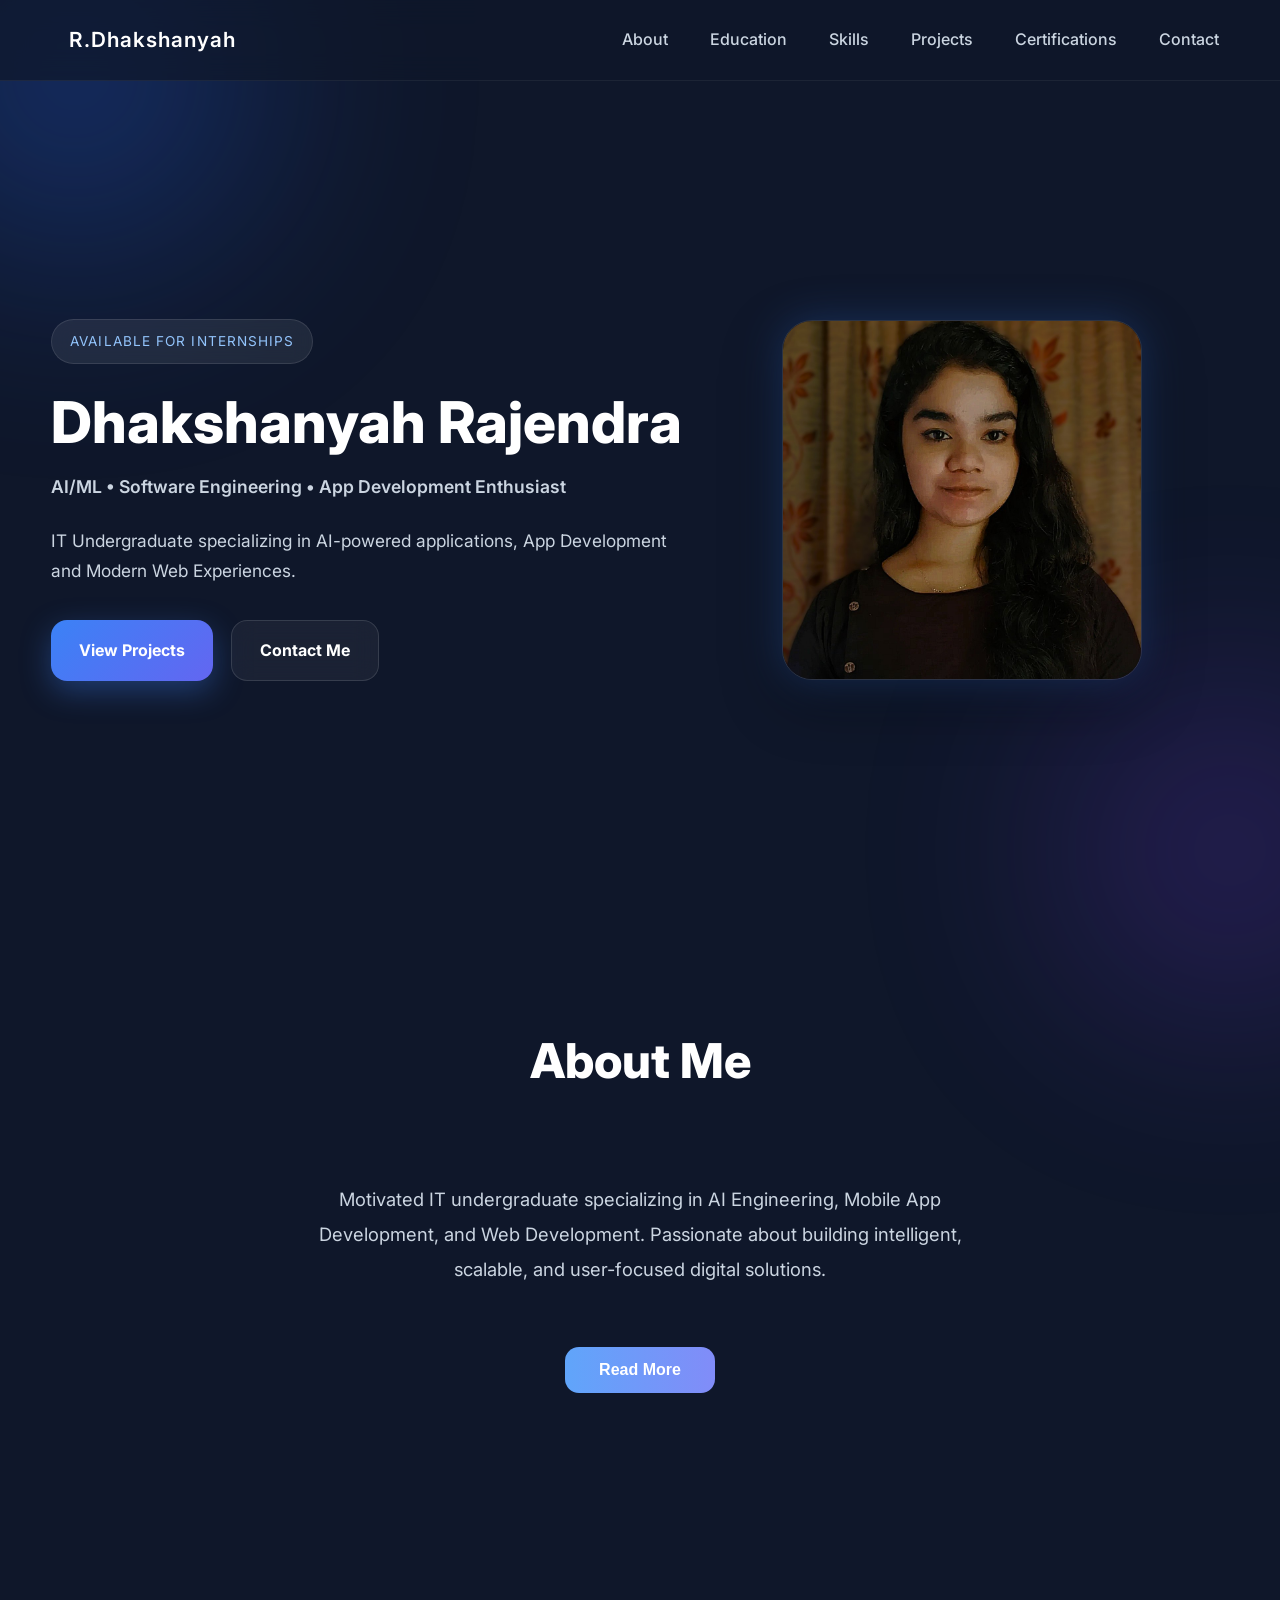
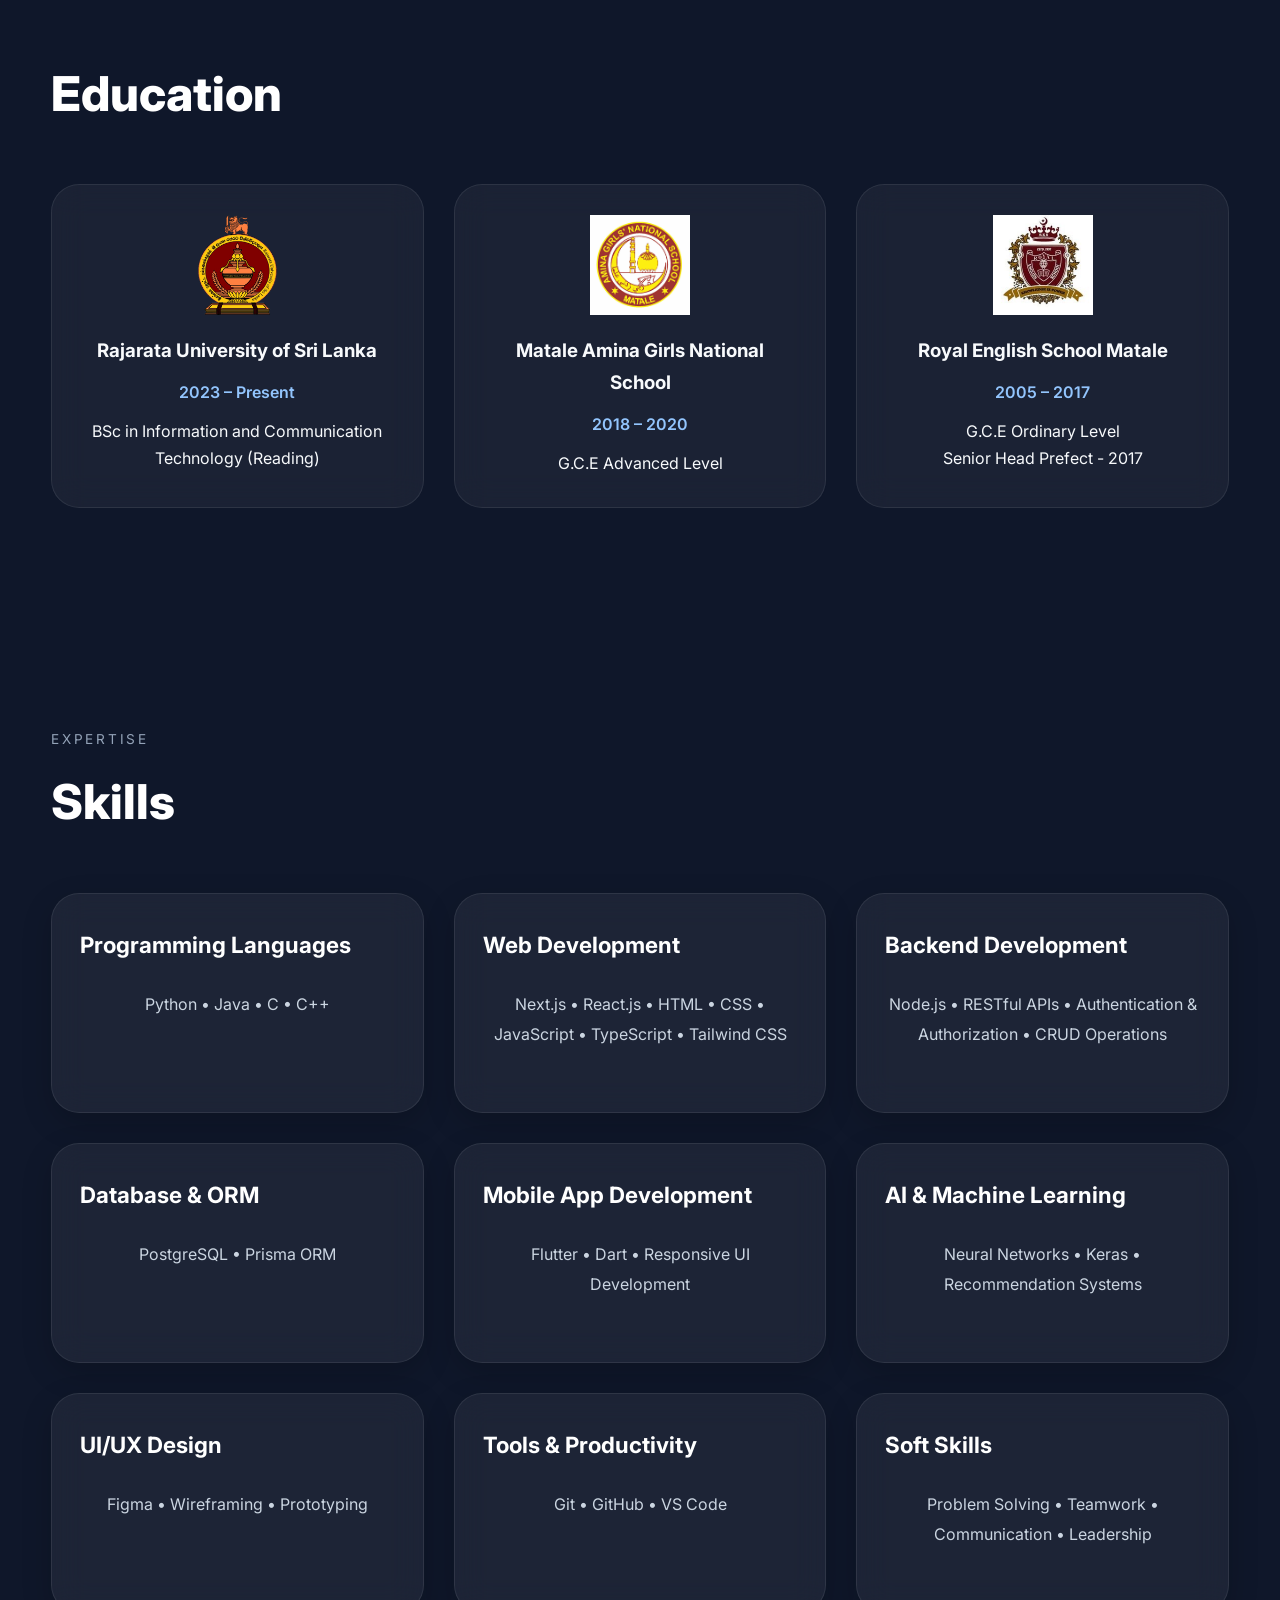
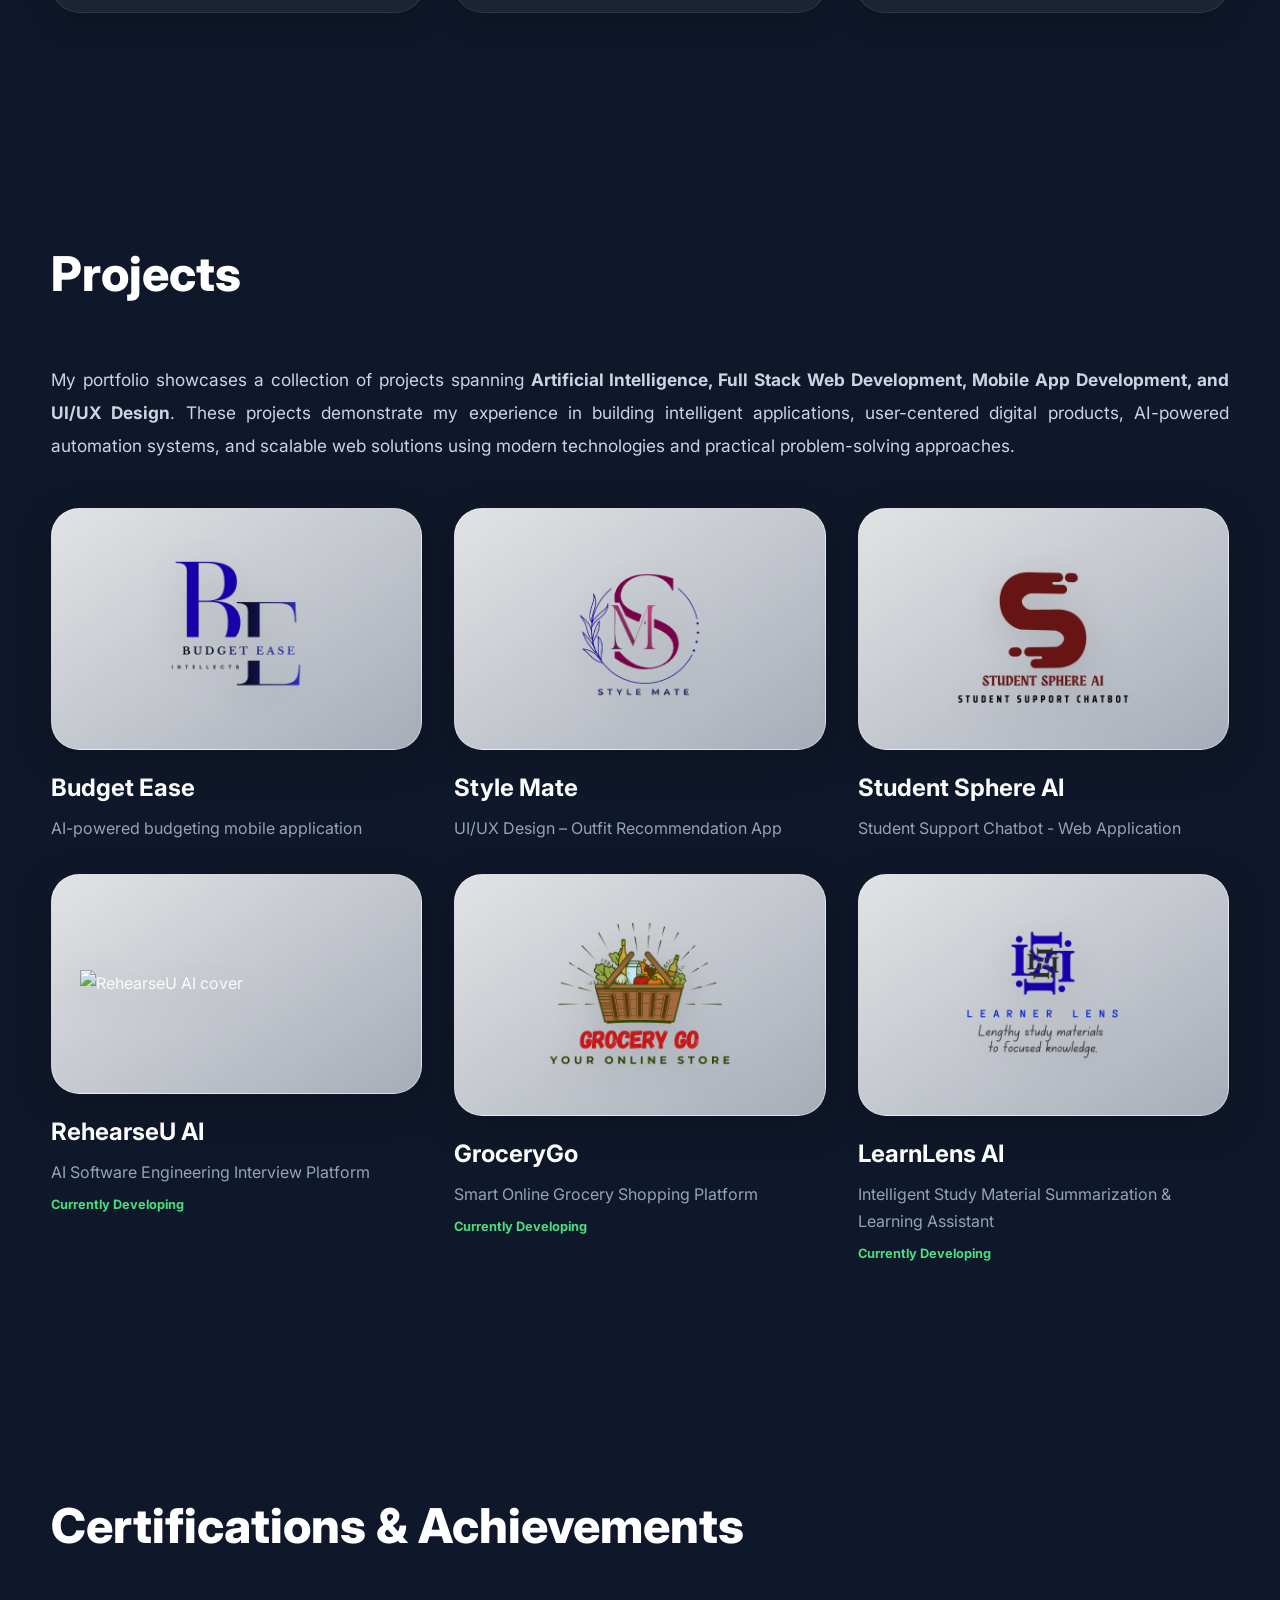
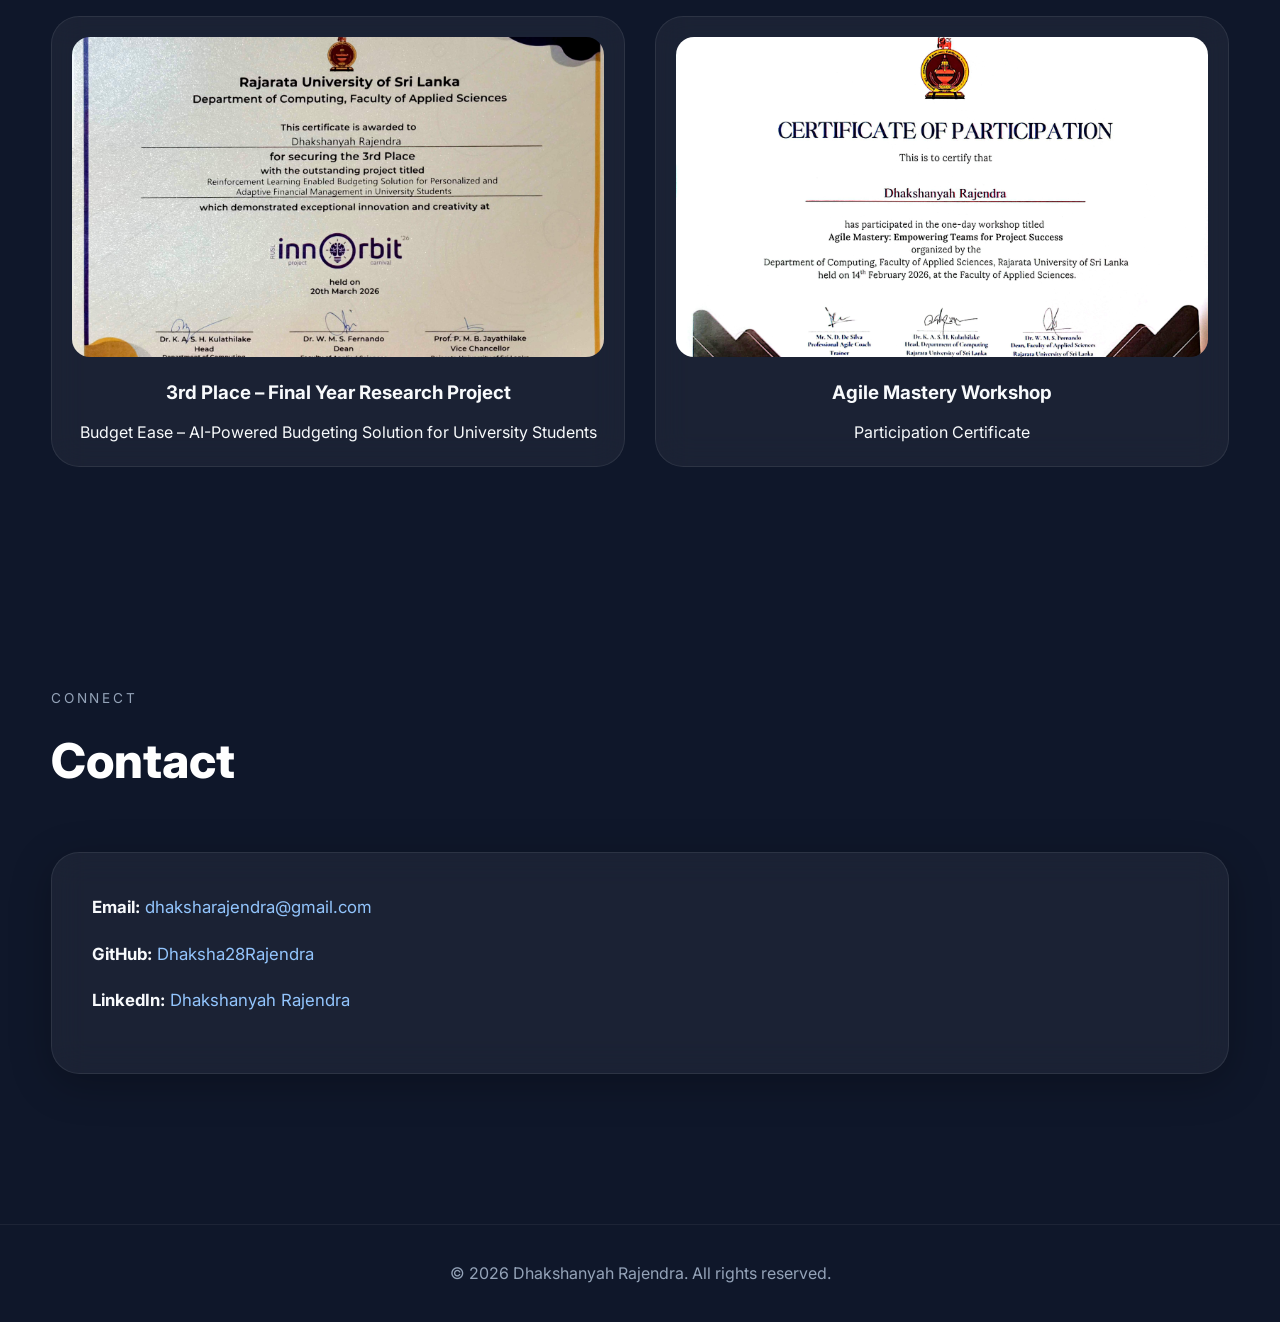
==== index.html @ 95d7f5f9 "Add files via upload Updated Portfolio" ====
<!DOCTYPE html>
<html lang="en">
<head>

  <meta charset="UTF-8" />

  <meta
    name="viewport"
    content="width=device-width, initial-scale=1.0"
  />

  <title>
    Dhakshanyah Rajendra | Portfolio
  </title>

  <!-- GOOGLE FONT -->
  <link rel="preconnect" href="https://fonts.googleapis.com">

  <link
    href="https://fonts.googleapis.com/css2?family=Inter:wght@400;500;600;700;800&display=swap"
    rel="stylesheet"
  >

  <!-- AOS -->
  <link
    rel="stylesheet"
    href="https://unpkg.com/aos@2.3.1/dist/aos.css"
  />

  <!-- CSS -->
  <link rel="stylesheet" href="style.css" />

</head>
<body>

  <!-- BACKGROUND GLOW -->
  <div class="bg-blur bg-blur-1"></div>
  <div class="bg-blur bg-blur-2"></div>

  <!-- NAVBAR -->
  <nav class="navbar">
    <div class="container nav-container">

      <div class="nav-logo">
  R.Dhakshanyah
</div>
      <ul class="nav-links">
    <li><a href="#about">About</a></li>
    <li><a href="#education">Education</a></li>
    <li><a href="#skills">Skills</a></li>
    <li><a href="#projects">Projects</a></li>
    <li><a href="#certifications">Certifications</a></li>
    <li><a href="#contact">Contact</a></li>
</ul>

    </div>
  </nav>

  <!-- HERO SECTION -->
  <header class="hero">

    <div class="container hero-grid">

      <!-- LEFT -->
      <div class="hero-text" data-aos="fade-right">

        <div class="hero-badge">
          AVAILABLE FOR INTERNSHIPS
        </div>

        <h1>
          <span>Dhakshanyah Rajendra</span>
        </h1>

        <!-- <h2 class="hero-role">
  AI Engineering • Software Engineering • App Development Enthusiast
</h2> -->

<h2 class="hero-role">
  AI/ML • Software Engineering • App Development Enthusiast
</h2>

        <p class="hero-description">
          IT Undergraduate specializing in
          AI-powered applications,
          App Development
          <!--Software Engineering,
          UI/UX Design,-->
          and Modern Web Experiences.
        </p>

        <!--<div class="hero-buttons">
  <a href="files/Dhakshanyah_Rajendra _AI_Intern.pdf"
     download
     class="btn btn-primary">
     Download Resume
  </a>
</div> -->

        <div class="hero-buttons">

          <a href="#projects" class="btn btn-primary">
            View Projects
          </a>

          <a href="#contact" class="btn btn-secondary">
            Contact Me
          </a>

        </div>

      </div>

      <!-- RIGHT -->
      <div class="hero-image-area" data-aos="zoom-in">

        <div class="hero-image-glow"></div>

        <img
          src="images/Dhaksha100.jpg"
          alt="Dhakshanyah Rajendra"
          class="hero-image"
        />

      </div>

    </div>

  </header>

  <section id="about" class="about-section">

  <div class="container">

    <h2 class="section-title">About Me</h2>

    <div class="about-wrapper" id="aboutWrapper">

      <!-- RIGHT CONTENT -->
      <div class="about-content-preview">

        <p>
          Motivated IT undergraduate specializing in AI Engineering,
          Mobile App Development, and Web Development. Passionate
          about building intelligent, scalable, and user-focused
          digital solutions.
        </p>

        <button
          class="read-more-btn"
          onclick="toggleAboutCard()"
        >
          Read More
        </button>

      </div>

      <!-- EXPANDED CARD -->

<div class="about-full-card" id="aboutFullCard">

  <div class="content-card" data-aos="fade-up">

<p class="justified">
  I am a motivated <b>Information and Communication Technology undergraduate</b> with a strong interest in <b>Artificial Intelligence, Full Stack Web Development, and Intelligent Software Systems</b>. I enjoy designing and developing AI-powered applications that solve real-world problems through scalable architectures, modern web technologies, and user-centered design.
</p>

<p class="justified">
  My experience spans full-stack web development, AI integration, backend API development, authentication systems, database design, and mobile application development. I am particularly interested in building intelligent applications that combine <b>AI, automation, and software engineering</b> to create practical and impactful digital solutions.
</p>

<p class="justified">
  I recently completed my final-year research project, <b>Budget Ease</b>, an AI-powered personalized budgeting mobile application developed for university students. Currently, I am developing AI-driven web applications including <b>LearnLens AI</b> and <b>RehearseU AI</b>, focusing on intelligent learning systems, AI-powered interview evaluation, and modern full-stack application development.
</p>

<div class="two-col-block">

  <div>
    <h3>Areas of Interest</h3>

    <ul class="styled-list">
      <li>Artificial Intelligence & Intelligent Systems</li>
      <li>Full Stack Web Development</li>
      <li>Backend API Development</li>
      <li>AI-Powered Web Applications</li>
      <li>Mobile Application Development</li>
    </ul>
  </div>

</div>

<div class="achievements">

  <h3>Achievements</h3>

  <ul class="styled-list">
    <li><b>3rd Place</b> – Final Year Research Project for <b>Budget Ease</b>, an AI-powered budgeting mobile application for university students.</li>


<li><b>2nd Place</b> – INSL North Central Provincial Competition 2025 (Team Intellects).</li>

<li><b>3rd Place</b> – INSL North Central Provincial Competition 2024 (Team Unity Crew).</li>

<li><b>Finalist</b> – IEEE Innovation Nation Sri Lanka 2024.</li>

<li><b>Participant</b> – National Best Quality Software Awards (NBQSA) 2026, presenting the AI-powered research project <b>Budget Ease</b>.</li>


  </ul>
  <h3>Leadership & Professional Involvement</h3>

  <ul class="styled-list">
    <li><b>Program Team Lead</b> – INSL North Central Provincial Competition 2024.</li>
    <li><b>Team Lead</b> – INSL North Central Provincial Competition 2024.</li>
    <li><b>Team Lead</b> – INSL North Central Provincial Competition 2025.</li>
    <li><b>Project Secretary</b> – Frontiers in Tech Series 3.0 & 4.0 - IEEE Student
Branch of Rajarata University of Sri Lanka.</li>

<li><b>Active IEEE Student Volunteer</b> – Rajarata University of Sri Lanka, contributing to the Design Team and Project Coordination activities.</li>


  </ul>

</div>


<div class="seeking-block">

  <h3>Currently Seeking</h3>

  <p class="justified">
    Software Engineering, AI Engineering, Full Stack Web Development, or Intelligent Application Development internship opportunities where I can contribute to building scalable, AI-powered software solutions while continuing to strengthen my engineering and problem-solving skills.
  </p>

</div>

  </div>

</div>


</div>

    </div>

  </div>

</section>

<section class="education section" id="education">

  <div class="container">

    <div class="section-heading">
      <h2>Education</h2>
    </div>

    <div class="education-grid">

      <!-- RUSL -->
      <div class="education-card"
     data-aos="fade-up"
     data-aos-delay="100">

        <img
          src="images/RUSL_Logo.png"
          alt="RUSL Logo"
          class="education-logo"
        >

        <h3>Rajarata University of Sri Lanka</h3>

        <p class="education-year">
          2023 – Present
        </p>

        <p>
          BSc in Information and Communication Technology (Reading)
        </p>

      </div>

      <!-- AMINA -->
      <div class="education-card"
     data-aos="fade-up"
     data-aos-delay="200">

        <img
          src="images/Amina_Logo.png"
          alt="Amina Logo"
          class="education-logo"
        >

        <h3>
          Matale Amina Girls National School
        </h3>

        <p class="education-year">
          2018 – 2020
        </p>

        <p>
          G.C.E Advanced Level
        </p>

      </div>

      <!-- ROYAL -->
      <div class="education-card"
     data-aos="fade-up"
     data-aos-delay="300">

        <img
          src="images/Royal_Logo.jpg"
          alt="Royal Logo"
          class="education-logo"
        >

        <h3>
          Royal English School Matale
        </h3>

        <p class="education-year">
          2005 – 2017
        </p>

        <p>
          G.C.E Ordinary Level
        </p>
        <p>
          Senior Head Prefect - 2017
        </p>

      </div>

    </div>

  </div>

</section>

  <section class="skills section" id="skills">
    <div class="container">
      <div class="section-heading">
        <p class="section-label">Expertise</p>
        <h2>Skills</h2>
      </div>

      <div class="modern-skills-grid">

  <div class="skill-category-card" data-aos="fade-up" data-aos-delay="100">
    <h3>Programming Languages</h3>
    <p>Python • Java • C • C++</p>
  </div>

  <div class="skill-category-card" data-aos="fade-up" data-aos-delay="200">
    <h3>Web Development</h3>
    <p>
      Next.js • React.js • HTML • CSS • JavaScript •
      TypeScript • Tailwind CSS
    </p>
  </div>

  <div class="skill-category-card" data-aos="fade-up" data-aos-delay="300">
    <h3>Backend Development</h3>
    <p>
      Node.js • RESTful APIs • Authentication &
      Authorization • CRUD Operations
    </p>
  </div>

  <div class="skill-category-card" data-aos="fade-up" data-aos-delay="400">
    <h3>Database & ORM</h3>
    <p>PostgreSQL • Prisma ORM</p>
  </div>

  <div class="skill-category-card" data-aos="fade-up" data-aos-delay="500">
    <h3>Mobile App Development</h3>
    <p>Flutter • Dart • Responsive UI Development</p>
  </div>

  <div class="skill-category-card" data-aos="fade-up" data-aos-delay="600">
    <h3>AI & Machine Learning</h3>
    <p>Neural Networks • Keras • Recommendation Systems</p>
  </div>

  <div class="skill-category-card" data-aos="fade-up" data-aos-delay="700">
    <h3>UI/UX Design</h3>
    <p>Figma • Wireframing • Prototyping</p>
  </div>

  <div class="skill-category-card" data-aos="fade-up" data-aos-delay="800">
    <h3>Tools & Productivity</h3>
    <p>Git • GitHub • VS Code</p>
  </div>

  <div class="skill-category-card" data-aos="fade-up" data-aos-delay="900">
    <h3>Soft Skills</h3>
    <p>Problem Solving • Teamwork • Communication • Leadership</p>
  </div>

</div>
    </div>
  </section>

  <section class="projects section" id="projects">
    <div class="container">
      <div class="section-heading">
        <h2>Projects</h2>
      </div>

      <p class="section-intro justified">
        <p class="section-intro justified">
  My portfolio showcases a collection of projects spanning <strong>Artificial Intelligence,
  Full Stack Web Development, Mobile App Development, and UI/UX Design</strong>. These projects
  demonstrate my experience in building intelligent applications, user-centered digital products,
  AI-powered automation systems, and scalable web solutions using modern technologies and
  practical problem-solving approaches.
</p>

      </p>

      <div class="project-grid">
        <article class="project-tile"
data-aos="fade-up" onclick="openProject('budgetEase')">
          <div class="project-image-box">
            <img src="images/Intellects_Logo.png" alt="Budget Ease cover" />
          </div>
          <div class="project-title-box">
            <h3>Budget Ease</h3>
            <p>AI-powered budgeting mobile application</p>
          </div>
        </article>

        <article class="project-tile"
data-aos="fade-up" onclick="openProject('styleMate')">
  <div class="project-image-box">
    <img src="images/Style_Mate_Logo.png" alt="Style Mate cover" />
  </div>
  <div class="project-title-box">
    <h3>Style Mate</h3>
    <p>UI/UX Design – Outfit Recommendation App</p>
  </div>
</article>

<article class="project-tile"
data-aos="fade-up"
onclick="openProject('studentSphere')">

  <div class="project-image-box">
    <img
      src="images/Student_Sphere.png"
      alt="Student Sphere AI cover"
    />
  </div>

  <div class="project-title-box">
    <h3>Student Sphere AI</h3>
    <p>Student Support Chatbot - Web Application</p>
  </div>

</article>

<article class="project-tile"
data-aos="fade-up"
onclick="openProject('rehearseU')">

  <div class="project-image-box">
    <img
      src="images/RehearseULogo.png"
      alt="RehearseU AI cover"
    />
  </div>

  <div class="project-title-box">
    <h3>RehearseU AI</h3>
    <p>AI Software Engineering Interview Platform</p>
    <p style="font-size:0.8rem; font-weight:700; color:#4ade80; margin-top:8px;">
      Currently Developing
    </p>
  </div>

</article>
        <article class="project-tile"
data-aos="fade-up" onclick="openProject('groceryGo')">
          <div class="project-image-box">
            <img src="images/GroceryGo.png" alt="GroceryGo cover" />
          </div>
          <div class="project-title-box">
            <h3>GroceryGo</h3>
            <p>Smart Online Grocery Shopping Platform</p>
            <p style="font-size:0.8rem; font-weight:700; color:#4ade80; margin-top:8px;">
              Currently Developing
            </p>
          </div>
        </article>

<article class="project-tile"
data-aos="fade-up"
onclick="openProject('learnLens')">

  <div class="project-image-box">
    <img
      src="images/LearnerLens.png"
      alt="LearnLens AI cover"
    />
  </div>

  <div class="project-title-box">
    <h3>LearnLens AI</h3>
    <p>Intelligent Study Material Summarization &amp; Learning Assistant</p>
    <p style="font-size:0.8rem; font-weight:700; color:#4ade80; margin-top:8px;">
      Currently Developing
    </p>
  </div>

</article>
      </div>
    </div>
  </section>

  <section class="certifications section"
id="certifications">

<div class="container">

<div class="section-heading">
<h2>Certifications & Achievements</h2>
</div>

<div class="certification-grid">

  <!-- CERTIFICATE 1 -->

  <div class="certificate-card"
     data-aos="zoom-in"
     data-aos-delay="100">

    <img
      src="images/Final_Project_Certificate.jpeg"
      alt="Final Year Project Award"
      onclick="openImage(this)"
    >

    <h3>
      3rd Place – Final Year Research Project
    </h3>

    <p>
      Budget Ease – AI-Powered
      Budgeting Solution for University Students
    </p>

  </div>

  <!-- CERTIFICATE 2 -->

  <div class="certificate-card"
     data-aos="zoom-in"
     data-aos-delay="200">

    <img
      src="images/Agile_Workshop_Certificate.jpeg"
      alt="Agile Workshop Certificate"
      onclick="openImage(this)"
    >

    <h3>
      Agile Mastery Workshop
    </h3>

    <p>
      Participation Certificate
    </p>

  </div>

</div>

</div>

</section>

  <section class="contact section" id="contact">
    <div class="container">
      <div class="section-heading">
        <p class="section-label">Connect</p>
        <h2>Contact</h2>
      </div>

      <div class="contact-card" data-aos="fade-up">
        <p>
          <strong>Email:</strong>
          <a href="mailto:dhaksharajendra@gmail.com">dhaksharajendra@gmail.com</a>
        </p>
        <p>
          <strong>GitHub:</strong>
          <a href="https://github.com/Dhaksha28Rajendra" target="_blank">Dhaksha28Rajendra</a>
        </p>
        <p>
          <strong>LinkedIn:</strong>
          <a href="https://www.linkedin.com/in/dhakshanyah-rajendra-3213b6315/" target="_blank">
            Dhakshanyah Rajendra
          </a>
        </p>
      </div>
    </div>
  </section>

  <footer>
    <p>© 2026 Dhakshanyah Rajendra. All rights reserved.</p>
  </footer>

  <!-- Project Detail Overlay -->
  <div class="project-overlay" id="projectOverlay">
    <div class="overlay-backdrop" onclick="closeProject()"></div>

    <div
  class="project-detail-panel"
  id="budgetEaseProject"
>
      <button class="close-project" onclick="closeProject()">
  ✕
</button>

      <div class="project-detail-layout">
        <aside class="project-sidebar">
  <img src="images/Intellects_Logo.png" alt="Budget Ease logo" class="project-logo" />
  <h2>Budget Ease</h2>
  <p class="sidebar-subtitle">Smart budgeting solution for university students</p>

  <div class="sidebar-nav">
    <button class="nav-tab active" onclick="showTab('overview', this)">Overview</button>
    <button class="nav-tab" onclick="showTab('screenshots', this)">Screenshots</button>
    <button class="nav-tab" onclick="showTab('demo', this)">Video Demo</button>
    <button class="nav-tab" onclick="showTab('features', this)">Features</button>
  </div>

  <div class="sidebar-links">
    <a href="https://github.com/Dhaksha28Rajendra/budget-ease-app" target="_blank" class="sidebar-github-link">
      View on GitHub
    </a>
  </div>
</aside>

        <div class="project-main">
          <div id="overview" class="tab-content active">
            <h3>Project Overview</h3>
            <p class="justified">
              Budget Ease was developed to address a real problem faced by university students:
              managing personal finances with limited or irregular income. The application was designed
              as an intelligent budgeting assistant that goes beyond traditional expense tracking by
              analyzing spending behavior and generating meaningful financial guidance. 
            </p>
<br>
            <p class="justified">
              The system allows users to record income and expenses, review financial history,
              visualize data, receive personalized recommendations, and obtain a predicted budget
              plan based on actual usage behavior rather than assumptions. 
            </p>

            <div class="info-grid">
              <div class="info-box">
                <h4>Target Users</h4>
                <p class="justified">
                  Primarily university students, especially those with limited or irregular income
                  and little experience in financial planning.
                </p>
              </div>

              <div class="info-box">
                <h4>Key Innovation</h4>
                <p class="justified">
                  Behavior-based budget prediction, real-time analysis, personalized recommendations,
                  and a student-focused design. 
                </p>
              </div>
            </div>

            <div class="workflow-box">
  <h4>System Workflow</h4>

  <p class="justified">
    The operation of Budget Ease follows a logical and user-friendly workflow. Initially, users 
    register and log in to the system. They then begin recording their income and daily expenses. 
    During the first 30 days, the system focuses on collecting data and analyzing user behavior. 
    No predictions are generated during this phase. Instead, the system builds a comprehensive 
    understanding of the user’s financial habits.
  </p>

  <p class="justified">
    After the analysis period, the system generates a predicted budget plan. This plan provides 
    category-based spending limits and financial guidance. Users can then follow these 
    recommendations to improve their financial management.
  </p>

  <p class="justified">
    As users continue to use the application, the system updates its analysis and adjusts 
    recommendations accordingly, ensuring continuous improvement.
  </p>
</div>
          </div>

          <div id="screenshots" class="tab-content">
            <h3>Application Screenshots</h3>
            <p class="justified">
              Click any screenshot to view it in full size.
            </p>

            <div class="gallery-grid">
              <img src="images/Login-screen.jpeg" alt="Budget Ease screenshot 1" onclick="openImage(this)" />
              <img src="images/Register-screen.jpeg" alt="Budget Ease screenshot 2" onclick="openImage(this)" />
              <img src="images/Dashboard-screen.jpeg" alt="Budget Ease screenshot 3" onclick="openImage(this)" />
              <img src="images/Add-income-screen.jpeg" alt="Budget Ease screenshot 4" onclick="openImage(this)" />
              <img src="images/Add-expenses-screen.jpeg" alt="Budget Ease screenshot 5" onclick="openImage(this)" />
              <img src="images/Essential-expenses-screen.jpeg" alt="Budget Ease screenshot 6" onclick="openImage(this)" />
              <img src="images/Leisure-expenses-screen.jpeg" alt="Budget Ease screenshot 7" onclick="openImage(this)" />
              <img src="images/Academic-expenses-screen.jpeg" alt="Budget Ease screenshot 8" onclick="openImage(this)" />
              <img src="images/Other-expenses-screen.jpeg" alt="Budget Ease screenshot 9" onclick="openImage(this)" />
              <img src="images/Empty-prediction-plan-screen.jpeg" alt="Budget Ease screenshot 10" onclick="openImage(this)" />
              <img src="images/Prediction-plan-screen.jpeg" alt="Budget Ease screenshot 11" onclick="openImage(this)" />
              <img src="images/Analytics-screen.jpeg" alt="Budget Ease screenshot 12" onclick="openImage(this)" />
              <img src="images/Financial-summary-screen.jpeg" alt="Budget Ease screenshot 13" onclick="openImage(this)" />
              <img src="images/Notifications-screen.jpeg" alt="Budget Ease screenshot 14" onclick="openImage(this)" />
              <img src="images/History-screen.jpeg" alt="Budget Ease screenshot 15" onclick="openImage(this)" />
              <img src="images/Profile-screen.jpeg" alt="Budget Ease screenshot 16" onclick="openImage(this)" />
              <img src="images/Edit-profile-screen.jpeg" alt="Budget Ease screenshot 17" onclick="openImage(this)" />
              <img src="images/Privacy-Policy-Screen.jpeg" alt="Budget Ease screenshot 18" onclick="openImage(this)" />
              <img src="images/About-screen.jpeg" alt="Budget Ease screenshot 19" onclick="openImage(this)" />
              <img src="images/Delete-profile-screen.jpeg" alt="Budget Ease screenshot 20" onclick="openImage(this)" />
              <img src="images/Logout-screen.jpeg" alt="Budget Ease screenshot 21" onclick="openImage(this)" />
            </div>
          </div>

          <div id="demo" class="tab-content">
  <h2>Video Demonstration</h2>

<div class="video-demo-card">

  <img
    src="images/Intellects_Logo.png"
    alt="Budget Ease Video Thumbnail"
    class="video-thumbnail"
  />

  <button
    class="play-demo-btn"
    onclick="openVideo('videos/budget-demo-final.mp4')"
  >
    ▶ Play Video Demonstration – Budget Ease
  </button>

</div>

  <div class="timeline-card">
    <h4>Demo Timeline Guide</h4>
    <ul class="timeline-list">
      <li>
        <strong>00:00 – 01:23</strong>
        <p>Introduction to Budget Ease from login screen to Dashboard Screen through 
          a mini questionnaire</p>
      </li>
      <li>
        <strong>01:25 – 02:38</strong>
        <p>Income and expense entry workflow.</p>
      </li>
      <li>
        <strong>02:39 – 03:17</strong>
        <p>Notifications Screen and Dashboard Screen Display Workflow and History Screen.</p>
      </li>
      <li>
        <strong>03:18 – 03:50</strong>
        <p>Empty Prediction Plan Screen (that will show for the first 30 days) and the Analytics Screen 
          Workflow and Financial Summary Sheet Display and view in mobile.</p>
      </li>
      <li>
        <strong>03:51 – 04:39</strong>
        <p>Prediction Plan Screen and Personalized Budget Recommendations and Tips Screen.</p>
      </li>
      <li>
        <strong>04:40 – 04:58</strong>
        <p>Profile Screen followed by it's options.</p>
      </li>
    </ul>
  </div>
</div>
          <div id="features" class="tab-content">
            <h3>Core Features</h3>

            <div class="feature-list">
              <div class="feature-item">
                <h4>User Account Management</h4>
                <p class="justified">The system supports secure user registration and login functionality. Users can create 
accounts, verify their email addresses, and manage their personal profiles. Security features 
ensure that user data is protected and accessible only to authorized individuals. </p>
              </div>
              <div class="feature-item">
                <h4>Income Management </h4>
                <p class="justified">Users can record their income by entering relevant details such as amount and source. This 
allows the system to maintain an accurate understanding of the user’s financial capacity. </p>
              </div>
              <div class="feature-item">
                <h4>Expense Tracking</h4>
                <p class="justified">The application enables users to record daily expenses efficiently. Expenses are categorized 
into different groups such as food, transportation, bills, and others. This categorization helps 
users clearly understand how their money is being spent.  </p>
              </div>
               <div class="feature-item">
                <h4>Financial History</h4>
                <p class="justified">All transactions are stored and displayed in a structured format. Users can review their past 
financial activities, which helps in identifying spending trends and patterns over time.</p>
              </div>
              <div class="feature-item">
                <h4>Analytics and Financial Summary</h4>
                <p class="justified">Budget Ease provides analytical insights through visual representations of financial data. 
These insights allow users to quickly interpret their spending habits and make informed 
financial decisions.<br>
<br> The system generates a summary of the user’s financial status, including total income, total 
expenses, and remaining balance. This feature provides a clear overview of the user’s 
financial position at any given time.  </p>
              </div>
              <div class="feature-item">
                <h4>Predicted Budget Plan</h4>
                <p class="justified">One of the most important features of Budget Ease is its predicted budget plan. During the 
first 30 days, the system collects and analyzes user data. After this period, it generates a 
personalized budget plan that guides the user on how to allocate their expenses effectively. </p>
              </div>
              <div class="feature-item">
                <h4>Budget Recommendations</h4>
                <p class="justified">Based on the analyzed data, the system provides recommendations to improve financial 
habits. These suggestions help users reduce unnecessary expenses and optimize their 
budgeting strategies. 
</p>
              </div>
              <div class="feature-item">
                <h4>Notifications</h4>
                <p class="justified">The application sends notifications to users regarding their spending behavior, helping them 
stay aware of their financial activities and encouraging responsible spending. </p>
              </div>
              <div class="feature-item">
                <h4>Data Export</h4>
                <p class="justified">Users can export their financial summaries in formats such as PDF, allowing them to keep 
records or share reports if needed.</p>
              </div>
            </div>
          </div>
        </div>
      </div>
    </div>

    <!-- STYLE MATE PROJECT -->
<div class="project-detail-panel" id="styleMateProject" style="display:none;">
  <button class="close-project" onclick="closeProject()">
  ✕
</button>

  <div class="project-detail-layout">
    
    <!-- SIDEBAR -->
    <aside class="project-sidebar">
      <img src="images/Style_Mate_Logo.png" class="project-logo" />
      <h2>Style Mate</h2>
      <p class="sidebar-subtitle">
        UI/UX Design for Outfit Recommendation App
      </p>

      <div class="sidebar-nav">
        <button class="nav-tab active" onclick="showTab('style-overview', this)">Overview</button>
        <button class="nav-tab" onclick="showTab('style-screens', this)">Screens</button>
        <button class="nav-tab" onclick="showTab('style-process', this)">Design Process</button>
      </div>

      <div class="sidebar-links">
        <a href="https://www.figma.com/design/2kihdfmYlfxO6N8diF4PPQ/Style-Mate"
           target="_blank"
           class="sidebar-github-link">
          View Figma Design
        </a>
      </div>
    </aside>

    <!-- MAIN CONTENT -->
    <div class="project-main">

      <!-- OVERVIEW -->
      <div id="style-overview" class="tab-content active">
        <h3>Project Overview</h3>

        <p class="justified">
          Style Mate is a UI/UX design project focused on solving a common real-world problem:
          selecting appropriate outfits for different occasions. The application provides
          personalized outfit recommendations based on user preferences, selected events,
          and environmental factors.
        </p>

        <p class="justified">
          The design process followed a user-centered approach, including user research,
          persona creation, user flows, wireframing, high-fidelity prototyping, and usability testing.
        </p>

        <div class="info-grid">
          <div class="info-box">
            <h4>Target Users</h4>
            <p>University students and young professionals.</p>
          </div>

          <div class="info-box">
            <h4>Key Focus</h4>
            <p>Reducing decision fatigue through intuitive UI and personalized recommendations.</p>
          </div>

          
        </div>
         <div class="workflow-box">
  <h4>Happy Path User Flow</h4>

  <p class="justified">
    <b>The following represents the ideal user journey:</b>
  </p>

  <div class="flow-image-container">
  <img src="images/Flow Style Mate.png" alt="Style Mate User Flow" class="flow-image" />
</div>

<br>
<p class="justified">
    This flow allows the user to smoothly reach their goal of obtaining outfit 
recommendations with minimal effort.
  </p>
  <br>
  <p class="justified">
    <b>Edge Case User Flow:</b>
  </p>

  <div class="edge-flow-container">
  <img src="images/Edge Case 1.png" alt="Edge Case Flow 1" class="edge-flow-image" />
  <br>
  <div class="centered-image">
  <img src="images/Edge Case 2.png" alt="Edge Case Flow 2" class="edge-flow-image" />
  </div>
</div>
<br>
<p class="justified">
    These flows ensure the application gracefully handles unexpected user behavior and 
system limitations. 
  </p>
</div>
      </div>

      <!-- SCREENS -->
      <div id="style-screens" class="tab-content">
        <h3>UI Screens</h3>

        <div class="gallery-grid">
          <img src="images/Welcome Screen.png" onclick="openImage(this)" />
          <img src="images/Login Screen.png" onclick="openImage(this)" />
          <img src="images/Register Screen.png" onclick="openImage(this)" />
          <img src="images/E-mail VerificationScreen.png" onclick="openImage(this)" />
          <img src="images/Forgot Password.png" onclick="openImage(this)" />
          <img src="images/Verify Code.png" onclick="openImage(this)" />
          <img src="images/Set New Password.png" onclick="openImage(this)" />
          <img src="images/Occasion Selection Screen.png" onclick="openImage(this)" />
          <img src="images/Mood Selection Screen.png" onclick="openImage(this)" />
          <img src="images/Outfit Recommendation Screen.png" onclick="openImage(this)" />
          <img src="images/Outfit Details Screen.png" onclick="openImage(this)" />
          <img src="images/Favourites Screen.png" onclick="openImage(this)" />
          <img src="images/Preferences Screen.png" onclick="openImage(this)" />
        </div>
        </div>
     

      <!-- PROCESS -->
      <div id="style-process" class="tab-content">
        <h3>Design Process</h3>

        <div class="feature-list">

          <div class="feature-item">
            <h4>User Research</h4>
            <p>
              Identified user pain points such as confusion in outfit selection,
              time consumption, and lack of confidence.
            </p>
          </div>

          <div class="feature-item">
            <h4>Wireframing</h4>
            <p>
              Created low-fidelity wireframes to define layout and navigation flow.
            </p>
          </div>

          <div class="feature-item">
            <h4>High-Fidelity Prototype</h4>
            <p>
              Designed visually appealing UI using Figma with consistent colors,
              typography, and interaction design.
            </p>
          </div>

          <div class="feature-item">
            <h4>Usability Testing</h4>
            <p>
              Conducted testing with users to evaluate usability and improve design decisions.
            </p>
          </div>

        </div>
      </div>
 </div>
    </div>
  </div>
<!-- STUDENT SPHERE AI PROJECT -->
<div
class="project-detail-panel"
id="studentSphereProject"
style="display:none;"
>

<button class="close-project" onclick="closeProject()">
✕
</button>

<div class="project-detail-layout">

  <!-- SIDEBAR -->
  <aside class="project-sidebar">

    <img
      src="images/Student_Sphere.png"
      class="project-logo"
    />

    <h2>Student Sphere AI</h2>

    <p class="sidebar-subtitle">
      AI-Powered Student Support Chatbot
    </p>

    <div class="sidebar-nav">

      <button
        class="nav-tab active"
        onclick="showTab('student-overview', this)">
        Overview
      </button>

      <button
        class="nav-tab"
        onclick="showTab('student-screens', this)">
        Screenshots
      </button>

      <button
        class="nav-tab"
        onclick="showTab('student-architecture', this)">
        Architecture
      </button>

      <button
        class="nav-tab"
        onclick="showTab('student-features', this)">
        Features
      </button>

    </div>

    <div class="sidebar-links">

      <a
        href="https://github.com/Dhaksha28Rajendra/AI-Student-Support-Chatbot"
        target="_blank"
        class="sidebar-github-link"
      >
        View on GitHub
      </a>

    </div>

  </aside>

  <!-- MAIN CONTENT -->
  <div class="project-main">

    <!-- OVERVIEW -->
    <div id="student-overview" class="tab-content active">

      <h3>Project Overview</h3>

      <p class="justified">
        Student Sphere AI is a full-stack intelligent student support
        chatbot designed to help students obtain academic information,
        explanations, learning support, and general knowledge assistance
        through natural language conversations.
      </p>

      <p class="justified">
        The system integrates Google Gemini AI with a React frontend
        and FastAPI backend to provide real-time AI-generated responses
        through a modern ChatGPT-inspired user interface.
      </p>

      <div class="info-grid">

        <div class="info-box">
          <h4>Target Users</h4>
          <p>
            University students seeking academic guidance,
            explanations, learning assistance, and intelligent
            conversational support.
          </p>
        </div>

        <div class="info-box">
          <h4>Key Innovation</h4>
          <p>
            Multi-chat conversation management, AI-powered responses,
            smart conversation titles, file attachments,
            dark mode, chat export, and persistent chat history.
          </p>
        </div>

      </div>

      <div class="workflow-box">

        <h4>System Workflow</h4>

        <p class="justified">
          Students interact with the chatbot through a modern
          conversational interface. User prompts are sent
          from the React frontend to the FastAPI backend,
          which communicates with Google's Gemini AI model.
        </p>

        <p class="justified">
          Responses are generated in real time and displayed
          within the chat interface while maintaining
          conversational context across multiple interactions.
        </p>

        <p class="justified">
          Conversations are automatically saved using local
          storage, allowing users to continue previous chats,
          export discussions, manage multiple chat sessions,
          and maintain a personalized learning experience.
        </p>

      </div>

    </div>

    <!-- SCREENSHOTS -->
    <div id="student-screens" class="tab-content">

      <h3>Application Screenshots</h3>

      <p>
        Click any screenshot to view full size.
      </p>

      <div class="student-gallery">

        <img src="images/student1.png"
             onclick="openImage(this)" />

        <img src="images/student2.png"
             onclick="openImage(this)" />

        <img src="images/student3.png"
             onclick="openImage(this)" />

        <img src="images/student4.png"
             onclick="openImage(this)" />

        <img src="images/student5.png"
             onclick="openImage(this)" />

        <img src="images/student6.png"
             onclick="openImage(this)" />

        <img src="images/student7.png"
             onclick="openImage(this)" />

        <img src="images/student8.png"
             onclick="openImage(this)" />

      </div>

    </div>

    <!-- ARCHITECTURE -->
    <div id="student-architecture" class="tab-content">

      <h3>Technology Stack & Architecture</h3>

      <div class="feature-list">

        <div class="feature-item">
          <h4>Frontend</h4>
          <p>
            React.js, JavaScript (ES6+), Axios,
            React Markdown, CSS3
          </p>
        </div>

        <div class="feature-item">
          <h4>Backend</h4>
          <p>
            FastAPI, Pydantic, Uvicorn
          </p>
        </div>

        <div class="feature-item">
          <h4>Artificial Intelligence</h4>
          <p>
            Google Gemini 2.5 Flash
          </p>
        </div>

        <div class="feature-item">
          <h4>Storage</h4>
          <p>
            Browser Local Storage for chat history,
            conversation metadata, themes,
            and user preferences.
          </p>
        </div>

      </div>

    </div>

    <!-- FEATURES -->
    <div id="student-features" class="tab-content">

      <h3>Core Features</h3>

      <div class="feature-list">

        <div class="feature-item">
          <h4>AI-Powered Conversations</h4>
          <p>
            Context-aware responses using Google Gemini AI
            with multi-turn conversational support.
          </p>
        </div>

        <div class="feature-item">
          <h4>Multi-Chat Management</h4>
          <p>
            Create, rename, delete, search,
            and manage multiple chat sessions.
          </p>
        </div>

        <div class="feature-item">
          <h4>Smart Conversation Titles</h4>
          <p>
            Automatic title generation based on
            conversation content.
          </p>
        </div>

        <div class="feature-item">
          <h4>File Attachments</h4>
          <p>
            Support for images, PDFs,
            Word documents, text files,
            audio, and video uploads.
          </p>
        </div>

        <div class="feature-item">
          <h4>Dark & Light Themes</h4>
          <p>
            Theme switching with automatic
            preference persistence.
          </p>
        </div>

        <div class="feature-item">
          <h4>Typing Indicators</h4>
          <p>
            Dynamic response generation animations
            for improved user experience.
          </p>
        </div>

        <div class="feature-item">
          <h4>Chat Export</h4>
          <p>
            Export conversations as downloadable
            text files.
          </p>
        </div>

        <div class="feature-item">
          <h4>Local Persistence</h4>
          <p>
            Automatic storage of conversations,
            settings, and preferences using
            browser local storage.
          </p>
        </div>

      </div>

    </div>

  </div>

</div>
</div>

<!-- REHEARSEU AI PROJECT -->
<div
class="project-detail-panel"
id="rehearseUProject"
style="display:none;"
>

<button class="close-project" onclick="closeProject()">
✕
</button>

<div class="project-detail-layout">

  <!-- SIDEBAR -->
  <aside class="project-sidebar">

    <img
      src="images/RehearseULogo.png"
      class="project-logo"
      alt="RehearseU AI logo"
    />

    <h2>RehearseU AI</h2>

    <p class="sidebar-subtitle">
      AI-Powered Software Engineering Interview Platform
    </p>

    <div class="sidebar-nav">

      <button
        class="nav-tab active"
        onclick="showTab('rehearse-overview', this)">
        Overview
      </button>

      <button
        class="nav-tab"
        onclick="showTab('rehearse-screens', this)">
        Screenshots
      </button>

      <button
        class="nav-tab"
        onclick="showTab('rehearse-architecture', this)">
        Architecture
      </button>

      <button
        class="nav-tab"
        onclick="showTab('rehearse-ai', this)">
        AI Evaluation
      </button>

      <button
        class="nav-tab"
        onclick="showTab('rehearse-features', this)">
        Features
      </button>

      <button
        class="nav-tab"
        onclick="showTab('rehearse-future', this)">
        Future Scope
      </button>

    </div>

    <div class="sidebar-links">

      <a
        href="#"
        onclick="return false;"
        class="sidebar-github-link"
      >
        Currently Under Development
      </a>

    </div>

  </aside>

  <!-- MAIN CONTENT -->
  <div class="project-main">

    <!-- OVERVIEW -->
    <div id="rehearse-overview" class="tab-content active">

      <h3>Project Overview</h3>

      <p class="justified">
        RehearseU AI is an AI-powered full-stack interview preparation and
        evaluation platform designed to simulate realistic software engineering
        interviews. The system enables candidates to practice technical and
        behavioral interviews while receiving AI-generated feedback on technical
        knowledge, communication quality, problem-solving ability, and overall
        interview performance.
      </p>

      <p class="justified">
        The platform recreates a structured interview experience by allowing
        users to configure interview sessions based on role, interview type,
        difficulty level, experience level, and number of questions. After
        completing the interview, the AI evaluation engine analyzes all answers
        and generates detailed performance insights and improvement
        recommendations.
      </p>

      <div class="info-grid">

        <div class="info-box">
          <h4>Target Users</h4>
          <p>
            Software engineering students, internship candidates,
            and developers preparing for technical interviews.
          </p>
        </div>

        <div class="info-box">
          <h4>Current Status</h4>
          <p>
            Actively developing as a full-stack AI interview
            preparation platform.
          </p>
        </div>

      </div>

      <div class="workflow-box">

        <h4>Interview Workflow</h4>

        <p class="justified">
          Users begin by creating a personalized interview session, complete
          the interview question by question, submit their responses, and
          receive a comprehensive AI-powered evaluation report with technical
          scores, communication analysis, strengths, weaknesses, and
          personalized improvement recommendations.
        </p>

      </div>

    </div>

    <!-- SCREENSHOTS -->
    <div id="rehearse-screens" class="tab-content">

      <h3>Application Screenshots</h3>

      <p>
        Click any screenshot to view full size.
      </p>

      <div class="student-gallery">

        <img src="images/Login.png" onclick="openImage(this)" />
        <img src="images/Reg 1.png" onclick="openImage(this)" />
        <img src="images/Reg 2.png" onclick="openImage(this)" />
        <img src="images/Dashboard 1.png" onclick="openImage(this)" />
        <img src="images/Dashboard 2.png" onclick="openImage(this)" />
        <img src="images/Dashboard 3.png" onclick="openImage(this)" />
        <img src="images/Interview Op 1.png" onclick="openImage(this)" />
        <img src="images/Interview Op 2.png" onclick="openImage(this)" />
        <img src="images/Interview Op 3.png" onclick="openImage(this)" />
        
        <img src="images/Interview Site 2.png" onclick="openImage(this)" />
        <img src="images/Interview Site 3.png" onclick="openImage(this)" />
        <img src="images/Interview Site 4.png" onclick="openImage(this)" />
        <img src="images/Res page 1.png" onclick="openImage(this)" />
        <img src="images/Res page 2.png" onclick="openImage(this)" />
        <img src="images/Res page 3.png" onclick="openImage(this)" />
        <img src="images/Res page 4.png" onclick="openImage(this)" />
        <img src="images/Res page 5.png" onclick="openImage(this)" />
        <img src="images/Res page 6.png" onclick="openImage(this)" />

      </div>

    </div>

    <!-- ARCHITECTURE -->
    <div id="rehearse-architecture" class="tab-content">

      <h3>Technology Stack & Architecture</h3>

      <div class="feature-list">

        <div class="feature-item">
          <h4>Frontend</h4>
          <p>
            Next.js, React, TypeScript, Tailwind CSS
          </p>
        </div>

        <div class="feature-item">
          <h4>Backend</h4>
          <p>
            FastAPI, Python, SQLAlchemy
          </p>
        </div>

        <div class="feature-item">
          <h4>Database</h4>
          <p>
            SQLite (development) with PostgreSQL-ready architecture
          </p>
        </div>

        <div class="feature-item">
          <h4>Authentication</h4>
          <p>
            JWT-based authentication with protected routes
          </p>
        </div>

        <div class="feature-item">
          <h4>AI Integration</h4>
          <p>
            OpenAI GPT API with structured prompt engineering
          </p>
        </div>

      </div>

    </div>

    <!-- AI EVALUATION -->
    <div id="rehearse-ai" class="tab-content">

      <h3>AI Evaluation Engine</h3>

      <p class="justified">
        A dedicated AI evaluation service analyzes all interview answers after
        the interview is completed. The evaluation engine generates structured
        feedback across multiple dimensions of interview performance.
      </p>

      <div class="feature-list">

        <div class="feature-item">
          <h4>Technical Knowledge Assessment</h4>
          <p>
            Evaluates correctness of concepts, programming knowledge,
            and technical depth.
          </p>
        </div>

        <div class="feature-item">
          <h4>Problem-Solving Analysis</h4>
          <p>
            Measures reasoning ability, solution structure,
            and engineering approach.
          </p>
        </div>

        <div class="feature-item">
          <h4>Communication Evaluation</h4>
          <p>
            Analyzes clarity, confidence, organization,
            and explanation quality.
          </p>
        </div>

        <div class="feature-item">
          <h4>Improvement Recommendations</h4>
          <p>
            Provides personalized strengths, weaknesses,
            and actionable learning recommendations.
          </p>
        </div>

      </div>

    </div>

    <!-- FEATURES -->
    <div id="rehearse-features" class="tab-content">

      <h3>Core Features</h3>

      <div class="feature-list">

        <div class="feature-item">
          <h4>Personalized Interview Setup</h4>
          <p>
            Configure interviews by role, interview type,
            difficulty level, experience level, and number of questions.
          </p>
        </div>

        <div class="feature-item">
          <h4>Interview Session Management</h4>
          <p>
            Dynamic question-by-question workflow with progress tracking.
          </p>
        </div>

        <div class="feature-item">
          <h4>AI-Powered Evaluation</h4>
          <p>
            Automated scoring, technical analysis,
            and communication assessment.
          </p>
        </div>

        <div class="feature-item">
          <h4>Results Dashboard</h4>
          <p>
            Displays interview questions, answers,
            scores, and evaluation summaries.
          </p>
        </div>

        <div class="feature-item">
          <h4>Secure Authentication</h4>
          <p>
            JWT-based login, protected routes,
            and user-specific interview sessions.
          </p>
        </div>

      </div>

    </div>

    <!-- FUTURE SCOPE -->
    <div id="rehearse-future" class="tab-content">

      <h3>Future Improvements</h3>

      <div class="feature-list">

        <div class="feature-item">
          <h4>Voice-Based Interview Responses</h4>
          <p>
            Speech-to-text answer processing and voice interviews.
          </p>
        </div>

        <div class="feature-item">
          <h4>Resume-Based Customization</h4>
          <p>
            Personalized interviews generated from uploaded resumes.
          </p>
        </div>

        <div class="feature-item">
          <h4>Coding Interview Environment</h4>
          <p>
            Integrated coding editor with automated code evaluation.
          </p>
        </div>

        <div class="feature-item">
          <h4>Performance Analytics</h4>
          <p>
            Progress tracking across multiple interview sessions.
          </p>
        </div>

        <div class="feature-item">
          <h4>Recruiter Dashboard</h4>
          <p>
            Candidate evaluation management and comparison features.
          </p>
        </div>

      </div>

    </div>

  </div>

</div>
</div>


<!-- GROCERYGO PROJECT -->
<div
class="project-detail-panel"
id="groceryGoProject"
style="display:none;"
>

<button class="close-project" onclick="closeProject()">
✕
</button>

<div class="project-detail-layout">

  <aside class="project-sidebar">
    <img src="images/GroceryGo.png" alt="GroceryGo logo" class="project-logo" />
    <h2>GroceryGo</h2>
    <p class="sidebar-subtitle">Smart Online Grocery Shopping Platform</p>

    <div class="sidebar-nav">
      <button class="nav-tab active" onclick="showTab('grocery-overview', this)">Overview</button>
      <button class="nav-tab" onclick="showTab('grocery-features', this)">Core Features</button>
      <button class="nav-tab" onclick="showTab('grocery-tech', this)">Technology Stack</button>
      <button class="nav-tab" onclick="showTab('grocery-architecture', this)">Architecture</button>
      <button class="nav-tab" onclick="showTab('grocery-future', this)">Future Improvements</button>
    </div>

    <div class="sidebar-links">
      <a href="#" onclick="return false;" class="sidebar-github-link">
        Repository Coming Soon
      </a>
    </div>
  </aside>

  <div class="project-main">

    <div id="grocery-overview" class="tab-content active">
      <h3>Project Overview</h3>

      <p class="justified">
        GroceryGo is a modern online grocery shopping platform designed to simplify the process of purchasing daily household and grocery items through a convenient digital experience.
      </p>

      <p class="justified">
        The application enables users to browse products, search for items, manage shopping carts, place orders, and track purchases through an intuitive and responsive interface.
      </p>

      <p class="justified">
        This project is currently under active development, and the portfolio will be updated as new modules and features are completed.
      </p>

      <div class="info-grid">
        <div class="info-box">
          <h4>Project Status</h4>
          <p class="justified">
            Currently Working On It
          </p>
        </div>

        <div class="info-box">
          <h4>Target Users</h4>
          <p class="justified">
            Customers, Store Owners, and Administrators.
          </p>
        </div>
      </div>

      <div class="workflow-box">
        <h4>Proposed Solution</h4>
        <p class="justified">
          GroceryGo provides a centralized online platform where users can register and manage accounts, browse grocery categories, search products instantly, view product details, add products to cart, manage quantities, place grocery orders, track order status, and review purchase history.
        </p>
      </div>
    </div>

    <div id="grocery-features" class="tab-content">
      <h3>Core Features</h3>

      <div class="feature-list">
        <div class="feature-item">
          <h4>Authentication Module</h4>
          <p class="justified">User registration, login, logout, and password reset.</p>
        </div>

        <div class="feature-item">
          <h4>Product Browsing</h4>
          <p class="justified">Category-based browsing, product cards, and product details.</p>
        </div>

        <div class="feature-item">
          <h4>Search System</h4>
          <p class="justified">Keyword search, product filtering, and category filtering.</p>
        </div>

        <div class="feature-item">
          <h4>Shopping Cart</h4>
          <p class="justified">Add products, remove products, update quantities, and calculate totals.</p>
        </div>

        <div class="feature-item">
          <h4>Checkout System</h4>
          <p class="justified">Address selection, order summary, and order confirmation.</p>
        </div>

        <div class="feature-item">
          <h4>Order Management</h4>
          <p class="justified">Order history and order status tracking.</p>
        </div>

        <div class="feature-item">
          <h4>User Profile</h4>
          <p class="justified">Update profile, manage addresses, and view purchases.</p>
        </div>
      </div>
    </div>

    <div id="grocery-tech" class="tab-content">
      <h3>Technology Stack</h3>

      <div class="feature-list">
        <div class="feature-item">
          <h4>Frontend</h4>
          <p class="justified">React, TypeScript, Tailwind CSS, Vite</p>
        </div>

        <div class="feature-item">
          <h4>Backend</h4>
          <p class="justified">Supabase Authentication, PostgreSQL Database, Storage, and APIs</p>
        </div>

        <div class="feature-item">
          <h4>State Management</h4>
          <p class="justified">Zustand</p>
        </div>

        <div class="feature-item">
          <h4>Deployment</h4>
          <p class="justified">Vercel and Supabase</p>
        </div>
      </div>
    </div>

    <div id="grocery-architecture" class="tab-content">
      <h3>System Architecture</h3>

      <div class="workflow-box">
        <h4>Flow</h4>
        <p class="justified">
          User → React Frontend → Supabase Services → Authentication / PostgreSQL / Storage / APIs → Data Retrieval → User Interface
        </p>
      </div>

      <div class="info-grid">
        <div class="info-box">
          <h4>Database Focus</h4>
          <p class="justified">
            Users, categories, products, cart items, and orders are organized to support a scalable shopping workflow.
          </p>
        </div>

        <div class="info-box">
          <h4>Security Features</h4>
          <p class="justified">
            Secure authentication, JWT-based sessions, password encryption, protected routes, input validation, and database access policies.
          </p>
        </div>
      </div>
    </div>

    <div id="grocery-future" class="tab-content">
      <h3>Future Improvements</h3>

      <div class="feature-list">
        <div class="feature-item">
          <h4>AI Product Recommendation</h4>
          <p class="justified">Personalized recommendations based on shopping history.</p>
        </div>

        <div class="feature-item">
          <h4>Voice Search</h4>
          <p class="justified">Search products using voice commands.</p>
        </div>

        <div class="feature-item">
          <h4>Smart Shopping Assistant</h4>
          <p class="justified">An AI chatbot for product inquiries, order status, and shopping guidance.</p>
        </div>

        <div class="feature-item">
          <h4>Real-Time Delivery Tracking</h4>
          <p class="justified">Live order tracking on a map.</p>
        </div>

        <div class="feature-item">
          <h4>Digital Payments</h4>
          <p class="justified">Integration with Visa, Mastercard, PayPal, and local payment gateways.</p>
        </div>

        <div class="feature-item">
          <h4>Progressive Web App</h4>
          <p class="justified">Browser-based installation for a mobile-like experience.</p>
        </div>
      </div>
    </div>

  </div>

</div>
</div>
<!-- LEARNLENS AI PROJECT -->
<div
class="project-detail-panel"
id="learnLensProject"
style="display:none;"
>

<button class="close-project" onclick="closeProject()">
✕
</button>

<div class="project-detail-layout">

  <!-- SIDEBAR -->
  <aside class="project-sidebar">

    <img
      src="images/LearnerLens.png"
      class="project-logo"
      alt="LearnLens AI logo"
    />

    <h2>LearnLens AI</h2>

    <p class="sidebar-subtitle">
      AI-Powered Study Material Summarization &amp; Learning Assistant
    </p>

    <div class="sidebar-nav">

      <button
        class="nav-tab active"
        onclick="showTab('learn-overview', this)">
        Overview
      </button>

      <button
        class="nav-tab"
        onclick="showTab('learn-architecture', this)">
        Architecture
      </button>

      <button
        class="nav-tab"
        onclick="showTab('learn-features', this)">
        Features
      </button>

      <button
        class="nav-tab"
        onclick="showTab('learn-future', this)">
        Future Scope
      </button>

    </div>

    <div class="sidebar-links">

      <a
        href="#"
        onclick="return false;"
        class="sidebar-github-link"
      >
        Currently Under Development
      </a>

    </div>

  </aside>

  <!-- MAIN CONTENT -->
  <div class="project-main">

    <!-- OVERVIEW -->
    <div id="learn-overview" class="tab-content active">

      <h3>Project Overview</h3>

      <p class="justified">
        LearnLens AI is an AI-powered educational web application currently under development to help university students study more efficiently by transforming lengthy study materials into concise and easy-to-understand learning resources.
      </p>

      <p class="justified">
        Students can upload lecture notes, PDFs, research papers, and study documents, and the system automatically extracts important information using advanced AI models. The platform generates summaries, key points, flashcards, important definitions, and exam-focused questions to support effective studying and revision.
      </p>

      <div class="info-grid">
        <div class="info-box">
          <h4>Target Users</h4>
          <p>
            University students, college students, teachers, researchers, and academic tutors.
          </p>
        </div>

        <div class="info-box">
          <h4>Current Status</h4>
          <p>
            Actively developing as a full-stack AI-powered learning assistant.
          </p>
        </div>
      </div>

      <div class="workflow-box">
        <h4>Proposed Solution</h4>
        <p class="justified">
          LearnLens AI provides an automated academic assistance platform that uses artificial intelligence and natural language processing to process educational content. By automating summarization, key concept extraction, flashcard generation, and exam question creation, the platform helps students focus more on understanding concepts rather than manually organizing information.
        </p>
      </div>

    </div>

    <!-- ARCHITECTURE -->
    <div id="learn-architecture" class="tab-content">

      <h3>System Architecture &amp; Technology Stack</h3>

      <div class="feature-list">

        <div class="feature-item">
          <h4>Frontend</h4>
          <p>
            React.js, Tailwind CSS, Axios
          </p>
        </div>

        <div class="feature-item">
          <h4>Backend</h4>
          <p>
            Flask, Flask-CORS, SQLAlchemy
          </p>
        </div>

        <div class="feature-item">
          <h4>Artificial Intelligence</h4>
          <p>
            OpenAI API for summarization, flashcard generation, exam question generation, and key point extraction.
          </p>
        </div>

        <div class="feature-item">
          <h4>Document Processing</h4>
          <p>
            pdfplumber for PDF extraction and python-docx for DOCX extraction.
          </p>
        </div>

        <div class="feature-item">
          <h4>Database</h4>
          <p>
            PostgreSQL on Supabase for user management, summaries, study history, and generated resources.
          </p>
        </div>

      </div>

    </div>

    <!-- FEATURES -->
    <div id="learn-features" class="tab-content">

      <h3>Core Features</h3>

      <div class="feature-list">

        <div class="feature-item">
          <h4>Document Upload</h4>
          <p>
            Supports PDF, DOCX, and TXT files.
          </p>
        </div>

        <div class="feature-item">
          <h4>AI Summarization</h4>
          <p>
            Generates short, medium, and detailed summaries.
          </p>
        </div>

        <div class="feature-item">
          <h4>Key Points Extraction</h4>
          <p>
            Automatically identifies main concepts, important topics, and critical information.
          </p>
        </div>

        <div class="feature-item">
          <h4>Important Definitions</h4>
          <p>
            Extracts definitions, academic terminology, and concept explanations.
          </p>
        </div>

        <div class="feature-item">
          <h4>Flashcard Generation</h4>
          <p>
            Creates question-and-answer flashcards for revision.
          </p>
        </div>

        <div class="feature-item">
          <h4>Exam Question Generation</h4>
          <p>
            Generates short-answer, long-answer, and revision questions.
          </p>
        </div>

        <div class="feature-item">
          <h4>User Authentication</h4>
          <p>
            Registration, login, and profile management.
          </p>
        </div>

        <div class="feature-item">
          <h4>Study History</h4>
          <p>
            Stores uploaded documents, summaries, flashcards, and generated questions.
          </p>
        </div>

      </div>

    </div>

    <!-- FUTURE SCOPE -->
    <div id="learn-future" class="tab-content">

      <h3>Future Improvements</h3>

      <div class="feature-list">

        <div class="feature-item">
          <h4>AI Chat With Uploaded Notes</h4>
          <p>
            Students will be able to ask questions directly about uploaded material.
          </p>
        </div>

        <div class="feature-item">
          <h4>Voice-Based Learning</h4>
          <p>
            Convert summaries into audio for easier revision.
          </p>
        </div>

        <div class="feature-item">
          <h4>Multi-Language Support</h4>
          <p>
            English, Sinhala, and Tamil support.
          </p>
        </div>

        <div class="feature-item">
          <h4>Quiz Generator</h4>
          <p>
            Generates MCQs, true/false questions, and fill-in-the-blanks.
          </p>
        </div>

        <div class="feature-item">
          <h4>Study Progress Tracking</h4>
          <p>
            Tracks revision history, reading activity, and performance metrics.
          </p>
        </div>

        <div class="feature-item">
          <h4>Collaborative Learning</h4>
          <p>
            Share notes, flashcards, and summaries with other students.
          </p>
        </div>

      </div>

    </div>

  </div>

</div>
</div>

</div>
</div>

  <div id="imageOverlay" class="image-overlay">

  <button class="image-close" onclick="closeImage()">
    ✕
  </button>

  <button class="image-nav prev" onclick="previousImage()">
    ❮
  </button>

  <img
    id="overlayImage"
    class="image-overlay-content"
    alt="Full screenshot preview"
  />

  <button class="image-nav next" onclick="nextImage()">
    ❯
  </button>

</div>
  <!-- AOS -->
<script src="https://unpkg.com/aos@2.3.1/dist/aos.js"></script>

<script>
  AOS.init({
    duration: 1000,
    once: true,
    offset: 120
  });
</script>

<script src="script.js"></script>
<script>
  (function () {
    const existingOpenProject = window.openProject;

    window.openProject = function (projectId) {
      if (projectId === "groceryGo" || projectId === "learnLens") {
        const overlay = document.getElementById("projectOverlay");

        document.querySelectorAll(".project-detail-panel").forEach(project => {
          project.style.display = "none";
        });

        const panelId =
          projectId === "groceryGo"
            ? "groceryGoProject"
            : "learnLensProject";

        const project = document.getElementById(panelId);
        if (project) {
          project.style.display = "block";
        }

        overlay.classList.add("active");
        document.body.style.overflow = "hidden";
        return;
      }

      if (typeof existingOpenProject === "function") {
        return existingOpenProject(projectId);
      }
    };
  })();
</script>
<!-- VIDEO OVERLAY -->

<div id="videoOverlay" class="video-overlay">
  <button class="video-close" onclick="closeVideo()">✕</button>
  <video id="overlayVideo" class="overlay-video-player" controls playsinline></video>
</div>
</body>
</html>
---- style.css ----
/* =========================
   PROJECT DETAIL SPACING
========================= */

.project-main > div{
  margin-bottom:28px;
}

/* GRID CARDS */

.project-main .grid,
.project-main .cards,
.project-main .info-grid{
  display:grid;

  grid-template-columns:
    repeat(auto-fit,minmax(280px,1fr));

  gap:24px;

  margin-top:30px;
  margin-bottom:30px;
}

.centered-image{
  width:100%;

  display:flex;

  justify-content:center;

  margin-top:24px;
  margin-bottom:24px;
}

.centered-image img{
  max-width:80%;

  border-radius:18px;

  object-fit:contain;
}

/* PROJECT OVERLAY FIX */

.project-overlay{
  z-index:9999;
  padding-top:90px;
  overflow-y:auto;
padding-bottom:40px;
}

/* PROJECT PANEL */

.project-detail-panel{
  position:relative;
  margin-top:20px;
}

/* CLOSE BUTTON */

.close-project{
  position:absolute;

  top:24px;
  right:24px;

  width:50px;
  height:50px;

  border-radius:50%;

  border:none;

  background:
    rgba(255,255,255,0.08);

  color:white;

  font-size:1.4rem;

  cursor:pointer;

  z-index:10000;

  transition:0.3s ease;
}

.close-project:hover{
  background:
    rgba(96,165,250,0.2);

  transform:scale(1.05);
}

*{
  margin:0;
  padding:0;
  box-sizing:border-box;
}

html{
  scroll-behavior:smooth;
}

body{
  font-family:'Inter',sans-serif;
  background:#0f172a;
  color:#f8fafc;
  overflow-x:hidden;
  line-height:1.7;
  position:relative;
}

/* ========================= */
/* BACKGROUND GLOW */
/* ========================= */

.bg-blur{
  position:fixed;
  border-radius:50%;
  filter:blur(120px);
  z-index:-1;
}

.bg-blur-1{
  width:350px;
  height:350px;
  background:#2563eb;
  top:-100px;
  left:-100px;
  opacity:0.35;
}

.bg-blur-2{
  width:300px;
  height:300px;
  background:#7c3aed;
  bottom:-100px;
  right:-100px;
  opacity:0.28;
}

/* ========================= */
/* GENERAL */
/* ========================= */

img{
  max-width:100%;
  display:block;
}

.container{
  width:min(1180px,92%);
  margin:auto;
}

.section{
  padding:110px 0;
}

.justified{
  text-align:justify;
}

.section-heading{
  margin-bottom:50px;
}

.section-label{
  font-size:0.85rem;
  letter-spacing:0.2em;
  text-transform:uppercase;
  color:#94a3b8;
  margin-bottom:10px;
}

section h2{
  font-size:3rem;
  font-weight:800;
  color:white;
}

.section-title{
  text-align:center;

  font-size:3rem;

  font-weight:800;

  margin-bottom:40px;

  color:white;
}

/* ========================= */
/* NAVBAR */
/* ========================= */

/* =========================
   NAV LOGO
========================= */

.nav-logo{
  font-size:1.3rem;

  font-weight:600;

  color:#ffffff;

  letter-spacing:1px;

  padding:10px 18px;

  transition:0.3s ease;
}

.navbar{
  position:fixed;
  top:0;
  width:100%;
  z-index:1000;
  background:rgba(15,23,42,0.7);
  backdrop-filter:blur(14px);
  border-bottom:1px solid rgba(255,255,255,0.06);
}

.nav-container{
  display:flex;

  justify-content:space-between;

  align-items:center;

  height:80px;
}

.logo{
  font-size:1.4rem;
  font-weight:800;
  color:white;
}

.logo span{
  color:#60a5fa;
}

.nav-links{
  display:flex;

  list-style:none;

  gap:42px;

  margin-right:10px;
}

.nav-links a{
  color:#cbd5e1;
  text-decoration:none;
  transition:0.3s;
  font-weight:500;
}

.nav-links a:hover{
  color:white;
}

/* ========================= */
/* HERO */
/* ========================= */

.hero{
  min-height:100vh;
  display:flex;
  align-items:center;
  position:relative;
  padding-top:100px;
}

.hero-grid{
  display:grid;
  grid-template-columns:1.2fr 0.8fr;
  gap:60px;
  align-items:center;
}

.hero-badge{
  display:inline-block;
  padding:10px 18px;
  border-radius:999px;
  background:rgba(255,255,255,0.08);
  border:1px solid rgba(255,255,255,0.1);
  color:#93c5fd;
  font-size:0.85rem;
  letter-spacing:0.08em;
  margin-bottom:28px;
  backdrop-filter:blur(10px);
}

.hero h1{
  font-size:3.6rem;
  line-height:1.05;
  margin-bottom:20px;
  font-weight:800;
}

.hero-role{
  font-size:1.1rem;
  color:#cbd5e1;
  margin-bottom:24px;
  font-weight:600;
}

.hero h1 span{

  color:white;

  background:none;

  -webkit-text-fill-color:white;
}

.typing-text{
  font-size:1.5rem;
  color:#cbd5e1;
  margin-bottom:25px;
  min-height:40px;
}

.hero-description{
  color:#cbd5e1;
  max-width:650px;
  font-size:1.08rem;
}

.hero-buttons{
  display:flex;
  gap:18px;
  margin-top:35px;
  flex-wrap:wrap;
}

/* ========================= */
/* BUTTONS */
/* ========================= */

.btn{
  padding:16px 28px;
  border-radius:16px;
  text-decoration:none;
  font-weight:700;
  transition:0.35s;
  display:inline-flex;
  align-items:center;
  justify-content:center;
}

.btn-primary{
  background:linear-gradient(135deg,#3b82f6,#6366f1);
  color:white;
  box-shadow:0 10px 30px rgba(59,130,246,0.35);
}

.btn-primary:hover{
  transform:translateY(-5px);
  box-shadow:0 18px 40px rgba(59,130,246,0.5);
}

.btn-secondary{
  border:1px solid rgba(255,255,255,0.12);
  background:rgba(255,255,255,0.05);
  color:white;
  backdrop-filter:blur(12px);
}

.btn-secondary:hover{
  transform:translateY(-5px);
  background:rgba(255,255,255,0.1);
}

/* ========================= */
/* SOCIAL */
/* ========================= */

.social-links{
  display:flex;
  gap:24px;
  margin-top:35px;
  flex-wrap:wrap;
}

.social-links a{
  color:#94a3b8;
  text-decoration:none;
  transition:0.3s;
  font-weight:600;
}

.social-links a:hover{
  color:white;
}

/* ========================= */
/* HERO IMAGE */
/* ========================= */

.hero-image{
  position:relative;

  width:360px;
  height:360px;

  object-fit:cover;

  border-radius:30px;

  border:1px solid rgba(255,255,255,0.12);

  box-shadow:
    0 0 40px rgba(59,130,246,0.25),
    0 20px 60px rgba(0,0,0,0.4);

  animation:fadeInHero 1s ease;

  transition:none !important;

  transform:none !important;
}

@keyframes fadeInHero{
  from{
    opacity:0;
  }

  to{
    opacity:1;
  }
}

/* ========================= */
/* SCROLL INDICATOR */
/* ========================= */

/* ========================= */
/* GLASS CARDS */
/* ========================= */

.content-card,
.contact-card,
.info-box,
.feature-item,
.timeline-card,
.workflow-box{
  background:rgba(255,255,255,0.05);
  backdrop-filter:blur(16px);
  border:1px solid rgba(255,255,255,0.08);
  border-radius:28px;
  box-shadow:
    0 10px 40px rgba(0,0,0,0.25);
}

.content-card,
.contact-card{
  padding:40px;
}

.content-card p + p{
  margin-top:22px;
}

/* ========================= */
/* LISTS */
/* ========================= */

.styled-list{
  padding-left:22px;
}

.styled-list li{
  margin-bottom:12px;
  color:#cbd5e1;
}

/* ========================= */
/* ABOUT */
/* ========================= */

.two-col-block{
  display:grid;
  grid-template-columns:1fr 1fr;
  gap:30px;
  margin-top:30px;
}

.two-col-block h3,
.achievements h3{
  margin-bottom:18px;
  color:white;
}

.achievements{
  margin-top:35px;
}

.seeking-block{
  margin-top:35px;
  padding:30px;
  border-radius:24px;
  background:linear-gradient(
    135deg,
    rgba(59,130,246,0.25),
    rgba(139,92,246,0.25)
  );
  border:1px solid rgba(255,255,255,0.08);
}

.seeking-block h3{
  margin-bottom:10px;
}


/* ========================================= */
/* ABOUT SECTION REDESIGN */
/* ========================================= */

.about-section{
  padding:120px 0 80px;
}

.about-wrapper{
    display:flex;
    flex-direction:column;

    align-items:center;

    gap:30px;

    padding:40px 0;
}

/* IMAGE */

.about-image-area{
  flex:0 0 320px;
  display:flex;
  justify-content:center;
  align-items:center;
  transition:all 0.6s ease;
}

.about-profile-image{
  width:320px;
  height:320px;
  object-fit:cover;
  border-radius:50%;
  border:4px solid rgba(255,255,255,0.08);

  box-shadow:
    0 0 40px rgba(96,165,250,0.35),
    0 0 90px rgba(168,85,247,0.15);

  transition:all 0.6s ease;
}

/* PREVIEW CONTENT */

.about-content-preview{
    max-width:700px;

    display:flex;
    flex-direction:column;

    align-items:center;

    text-align:center;

    gap:30px;
}

.about-content-preview h3{
  font-size:2rem;
  margin-bottom:24px;
  color:white;
}

.about-content-preview p{
  font-size:1.15rem;
  line-height:1.9;
  color:#cbd5e1;
  max-width:700px;
}

.read-more-btn{
  margin-top:30px;

  padding:14px 34px;
  animation:blinkGlow 1.6s infinite;

  border:none;
  border-radius:14px;

  background:linear-gradient(
    to right,
    #60a5fa,
    #818cf8
  );

  color:white;
  font-size:1rem;
  font-weight:600;

  cursor:pointer;

  transition:0.3s ease;
}

.read-more-btn:hover{
  transform:translateY(-4px);
  box-shadow:0 12px 30px rgba(96,165,250,0.25);
}

@keyframes blinkGlow{

  0%{
    box-shadow:
      0 0 0 rgba(96,165,250,0.0);

    transform:scale(1);
  }

  50%{
    box-shadow:
      0 0 25px rgba(96,165,250,0.65);

    transform:scale(1.04);
  }

  100%{
    box-shadow:
      0 0 0 rgba(96,165,250,0.0);

    transform:scale(1);
  }

}

/* FULL CARD */

.about-full-card{
  flex:1;

  opacity:0;
  visibility:hidden;

  text-align:left;
align-items:flex-start;

  transform:translateY(30px);

  max-height:0;
  overflow:hidden;

  transition:
    opacity 0.6s ease,
    transform 0.6s ease,
    max-height 0.8s ease;
}

/* ACTIVE STATE */

.about-wrapper.expanded .about-full-card{
  opacity:1;
  visibility:visible;
  transform:translateY(0);

  max-height:2000px;
}

.about-wrapper.expanded .about-content-preview{
  display:none;
}

/* GLASS CARD */

.content-card{
  background:rgba(255,255,255,0.05);

  border:1px solid rgba(255,255,255,0.08);

  border-radius:28px;

  padding:40px;

  backdrop-filter:blur(18px);

  box-shadow:
    0 10px 40px rgba(0,0,0,0.25);
}

/* MOBILE */

@media(max-width:992px){

  .about-wrapper{
  display:flex;
  flex-direction:column;

  justify-content:center;
  align-items:center;

  text-align:center;

  gap:40px;

  margin-top:60px;

  position:relative;

  transition:all 0.6s ease;
}

  .about-image-area{
    flex:none;
  }

  .about-profile-image{
    width:240px;
    height:240px;
  }

  .about-content-preview{
  max-width:850px;

  display:flex;
  flex-direction:column;

  align-items:center;

  transition:all 0.6s ease;
}

}

/* ========================= */
/* SKILLS */
/* ========================= */

.skills-grid{
  display:grid;
  grid-template-columns:repeat(auto-fit,minmax(180px,1fr));
  gap:22px;
}

.skill-card{
  position:relative;
  overflow:hidden;
  background:rgba(255,255,255,0.05);
  border:1px solid rgba(255,255,255,0.08);
  border-radius:24px;
  padding:28px 20px;
  text-align:center;
  transition:0.4s;
  backdrop-filter:blur(14px);
}

.skill-card span{
  font-weight:700;
  color:white;
}

.skill-card::before{
  content:"";
  position:absolute;
  width:180%;
  height:180%;
  background:linear-gradient(
    45deg,
    transparent,
    rgba(255,255,255,0.15),
    transparent
  );
  top:-50%;
  left:-130%;
  transform:rotate(25deg);
  transition:0.8s;
}

.skill-card:hover::before{
  left:120%;
}

.skill-card:hover{
  transform:translateY(-10px);
  box-shadow:
    0 20px 45px rgba(59,130,246,0.2);
}

/* ========================= */
/* PROJECTS */
/* ========================= */

.section-intro{
  width:100%;
  max-width:100%;
  color:#cbd5e1;
  margin-bottom:45px;
  font-size:1.08rem;
  line-height:1.9;
}

.project-grid{
  display:grid;

  grid-template-columns:repeat(3, 1fr);

  gap:32px;

  align-items:start;
}

.project-tile{
  cursor:pointer;
  transition:0.4s;
}

.project-tile:hover{
  transform:
    translateY(-12px)
    scale(1.02);
}

.project-image-box{
  background:
    linear-gradient(
      145deg,
      rgba(255,255,255,0.88),
      rgba(226,232,240,0.72)
    );

  border:1px solid rgba(255,255,255,0.4);

  border-radius:28px;

  display:flex;
  align-items:center;
  justify-content:center;

  overflow:hidden;

  min-height:220px;

  backdrop-filter:blur(16px);

  box-shadow:
    0 10px 40px rgba(0,0,0,0.18);

  transition:0.4s ease;
}

.project-image-box img{
  width:85%;
max-height:240px;
  height:auto;

  object-fit:contain;

  transition:0.4s ease;

  filter:
    drop-shadow(0 8px 18px rgba(0,0,0,0.12));
}

.project-image-box:hover{
  transform:translateY(-8px);

  box-shadow:
    0 18px 50px rgba(0,0,0,0.25);
}

.project-info-grid{
  display:grid;

  grid-template-columns:
    repeat(auto-fit,minmax(280px,1fr));

  gap:24px;

  margin-top:30px;
  margin-bottom:30px;
}

.project-tile:hover .project-image-box img{
  transform:scale(1.08);
}

.project-title-box{
  padding-top:18px;
}

.project-title-box h3{
  color:white;
  margin-bottom:6px;
  font-size:1.5rem;
}

.project-title-box p{
  color:#94a3b8;
}

/* ========================= */
/* CONTACT */
/* ========================= */

.contact-card p{
  margin-bottom:18px;
  font-size:1.05rem;
}

.contact-card a{
  color:#93c5fd;
  text-decoration:none;
}

.contact-card a:hover{
  color:white;
}

/* ========================= */
/* FOOTER */
/* ========================= */

footer{
  text-align:center;
  padding:35px;
  border-top:1px solid rgba(255,255,255,0.06);
  color:#94a3b8;
  margin-top:40px;
}

/* ========================= */
/* PROJECT OVERLAY */
/* ========================= */

.project-overlay{
  position:fixed;
  inset:0;
  display:none;
  z-index:999;
  z-index:9999;
padding-top:90px;
}

.project-overlay.active{
  display:block;
}

.overlay-backdrop{
  position:absolute;
  inset:0;
  background:rgba(2,6,23,0.85);
  backdrop-filter:blur(12px);
}

.project-detail-panel{
  position:relative;
  width:min(1280px,94%);
  height:min(90vh,920px);
  margin:4vh auto;
  overflow:hidden;
  border-radius:32px;
  background:#111827;
  border:1px solid rgba(255,255,255,0.08);
  box-shadow:0 30px 80px rgba(0,0,0,0.45);
  animation:fadeUp 0.4s ease;
margin-top:20px;
}

.close-btn{
  position:absolute;
  top:20px;
  right:20px;
  width:50px;
  height:50px;
  border:none;
  border-radius:50%;
  background:rgba(255,255,255,0.08);
  color:white;
  font-size:1.6rem;
  cursor:pointer;
  z-index:10;
  transition:0.3s;
}

.close-btn:hover{
  transform:rotate(90deg);
  background:rgba(255,255,255,0.16);
}

/* ========================= */
/* PROJECT LAYOUT */
/* ========================= */


.close-project{
  position:absolute;

  top:24px;
  right:24px;

  width:50px;
  height:50px;

  border-radius:50%;

  border:none;

  background:
    rgba(255,255,255,0.08);

  color:white;

  font-size:1.4rem;

  cursor:pointer;

  z-index:10000;

  transition:0.3s ease;
}

.close-project:hover{
  background:
    rgba(96,165,250,0.2);

  transform:scale(1.05);
}

.project-detail-layout{
  display:grid;

  grid-template-columns:280px 1fr;

  min-height:100%;

  align-items:start;
}

.project-sidebar{
  background:linear-gradient(
    180deg,
    #172554,
    #1e3a8a
  );
  padding:35px 25px;
  color:white;
  border-top-left-radius:30px;

border-bottom-left-radius:30px;

height:100%;
}

.project-logo{
  width:90px;
  height:90px;
  background:white;
  padding:10px;
  border-radius:20px;
  margin-bottom:20px;
}

.sidebar-subtitle{
  color:#cbd5e1;
  margin-bottom:30px;
}

.sidebar-nav{
  display:flex;
  flex-direction:column;
  gap:14px;
}

.nav-tab{
  padding:15px;
  border-radius:16px;
  border:1px solid rgba(255,255,255,0.08);
  background:rgba(255,255,255,0.05);
  color:white;
  cursor:pointer;
  text-align:left;
  transition:0.3s;
}

.nav-tab:hover,
.nav-tab.active{
  background:rgba(255,255,255,0.12);
  transform:translateX(6px);
}

.sidebar-github-link{
  display:block;
  margin-top:35px;
  text-align:center;
  color:white;
  text-decoration:none;
  font-weight:600;
}

.project-main{
  padding:34px;

  overflow-y:auto;

  max-height:85vh;

  scrollbar-width:thin;
}

.project-info-grid{
  display:grid;

  grid-template-columns:
    repeat(auto-fit,minmax(280px,1fr));

  gap:24px;

  margin-top:30px;
  margin-bottom:30px;
}

.tab-content{
  display:none;
}

.tab-content.active{
  display:block;
}

.tab-content h3{
  font-size:2rem;
  margin-bottom:20px;
  color:white;
}

.info-grid{
  display:grid;
  grid-template-columns:repeat(2,1fr);
  gap:20px;
  margin-top:25px;
}

.info-box,
.feature-item,
.timeline-card,
.workflow-box{
  padding:24px;
}

.info-box h4,
.feature-item h4,
.timeline-card h4,
.workflow-box h4{
  margin-bottom:14px;
  color:#93c5fd;
}

.feature-list{
  display:grid;
  gap:18px;
}

.gallery-grid{
  display:grid;

  grid-template-columns:
    repeat(auto-fit,minmax(220px,1fr));

  gap:24px;

  margin-top:25px;

  justify-items:center;
}

.gallery-grid img{
  width:100%;

  max-width:220px;

  height:420px;

  object-fit:cover;

  border-radius:20px;

  background:white;

  padding:8px;

  cursor:pointer;

  transition:0.3s ease;
}

.gallery-grid img:hover{
  transform:scale(1.03);
}

.demo-video{
  width:100%;
  border-radius:24px;
  margin-bottom:30px;
}

.timeline-list{
  padding-left:22px;
}

.timeline-list li{
  margin-bottom:16px;
}


/* ========================================= */
/* VIDEO DEMO CARD */
/* ========================================= */

.video-demo-card{

  display:flex;

  flex-direction:column;

  align-items:center;

  justify-content:center;

  gap:24px;

  margin-top:40px;
}

.video-thumbnail{

  width:280px;

  border-radius:24px;

  background:white;

  padding:10px;

  box-shadow:
    0 10px 40px rgba(0,0,0,0.25);
}

.play-demo-btn{

  border:none;

  background:linear-gradient(
    135deg,
    #4f7cff,
    #7d6bff
  );

  color:white;

  padding:16px 28px;

  border-radius:16px;

  font-size:1rem;

  font-weight:600;

  cursor:pointer;

  transition:0.3s;
}

.play-demo-btn:hover{

  transform:translateY(-4px);

  box-shadow:
    0 10px 30px rgba(79,124,255,0.35);
}

/* ========================================= */
/* VIDEO OVERLAY */
/* ========================================= */

/* ========================= */
/* IMAGE OVERLAY */
/* ========================= */

/* ========================= */
/* IMAGE LIGHTBOX */
/* ========================= */

.image-overlay{
  position:fixed;

  inset:0;

  background:rgba(0,0,0,0.92);

  display:flex;

  align-items:center;

  justify-content:center;

  z-index:999999;

  opacity:0;

  visibility:hidden;

  transition:0.3s ease;
}

.image-overlay.active{
  opacity:1;

  visibility:visible;
}

#overlayImage{

  width:auto;

  height:auto;

  max-width:70vw;

  max-height:80vh;

  object-fit:contain;

  border-radius:20px;

  box-shadow:
    0 20px 60px rgba(0,0,0,0.45);
}

/* CLOSE BUTTON */

.image-close{
  position:absolute;

  top:30px;

  right:40px;

  width:55px;

  height:55px;

  border:none;

  border-radius:50%;

  background:rgba(255,255,255,0.12);

  color:white;

  font-size:30px;

  cursor:pointer;

  z-index:1000000;
}

/* NAVIGATION BUTTONS */

.image-nav{
  position:absolute;

  top:50%;

  transform:translateY(-50%);

  width:60px;

  height:60px;

  border:none;

  border-radius:50%;

  background:rgba(255,255,255,0.12);

  color:white;

  font-size:32px;

  cursor:pointer;

  z-index:1000000;
}

.image-nav.prev{
  left:40px;
}

.image-nav.next{
  right:40px;
}

.image-nav:hover,
.image-close:hover{
  background:rgba(255,255,255,0.22);
}

/* ========================= */
/* ANIMATIONS */
/* ========================= */

@keyframes fadeUp{
  from{
    opacity:0;
    transform:translateY(20px);
  }

  to{
    opacity:1;
    transform:translateY(0);
  }
}

/* ========================= */
/* RESPONSIVE */
/* ========================= */

@media(max-width:980px){

  .hero-grid,
  .two-col-block,
  .project-detail-layout,
  .info-grid,
  .gallery-grid{
    grid-template-columns:1fr;
  }

  .hero{
    padding-top:140px;
    padding-bottom:100px;
  }

  .hero h1{
    font-size:3rem;
  }

  .hero-image{
  position:relative;

  width:360px;
  height:360px;

  object-fit:cover;

  border-radius:30px;

  border:1px solid rgba(255,255,255,0.12);

  box-shadow:
    0 0 40px rgba(59,130,246,0.25),
    0 20px 60px rgba(0,0,0,0.4);

  animation:fadeInHero 1s ease;

  transform:none !important;

  transition:none !important;
}

  .nav-links{
    display:none;
  }

  .project-detail-panel{
    height:92vh;
    position:relative;
    max-height:90vh;
overflow:hidden;
  }

}

@media(max-width:640px){

  section h2{
    font-size:2.3rem;
  }

  .hero h1{
    font-size:2.4rem;
  }

  .typing-text{
    font-size:1.2rem;
  }

  .btn{
    width:100%;
  }

  .hero-buttons{
    flex-direction:column;
  }

  .project-main{
    padding:25px 20px;
  }

  .content-card,
  .contact-card{
    padding:25px;
  }

}

/* =========================
   VIDEO OVERLAY
========================= */

.video-overlay{

  position:fixed;

  inset:0;

  background:rgba(0,0,0,0.88);

  display:none;

  justify-content:center;

  align-items:center;

  z-index:99999;

  opacity:0;

  visibility:hidden;

  transition:0.3s ease;

}

.video-overlay.active{

  opacity:1;

  visibility:visible;

  display:flex;

}

.overlay-video-player{

  width:70%;

  max-width:750px;

  max-height:75vh;

  border-radius:20px;

  box-shadow:
    0 20px 60px rgba(0,0,0,0.5);

  background:black;
}

.video-close{

  position:absolute;

  top:40px;

  right:50px;

  width:60px;

  height:60px;

  border:none;

  border-radius:50%;

  font-size:28px;

  color:white;

  background:rgba(255,255,255,0.12);

  cursor:pointer;

  z-index:100000;

}

/* =========================
   VIDEO CARD
========================= */

.video-demo-card{

  display:flex;

  flex-direction:column;

  align-items:center;

  justify-content:center;

  gap:20px;

  padding:40px;

  background:rgba(255,255,255,0.05);

  border-radius:28px;

  margin-top:25px;

}

.video-thumbnail{

  width:180px;

  border-radius:22px;

}

.play-demo-btn{

  border:none;

  padding:16px 28px;

  border-radius:16px;

  font-size:1rem;

  font-weight:600;

  cursor:pointer;

  color:white;

  background:linear-gradient(135deg,#3b82f6,#8b5cf6);

}

/* ========================================
   MODERN SKILLS SECTION
======================================== */

.modern-skills-grid{
  display:grid;

  grid-template-columns:repeat(auto-fit,minmax(280px,1fr));

  gap:30px;

  margin-top:50px;
}

.skill-category-card{
  background:rgba(255,255,255,0.06);

  border:1px solid rgba(255,255,255,0.08);

  border-radius:28px;

  padding:32px 28px;

  backdrop-filter:blur(16px);

  transition:0.35s ease;

  box-shadow:
    0 10px 30px rgba(0,0,0,0.18);

  min-height:220px;
}

.skill-category-card:hover{
  transform:translateY(-8px);

  border-color:rgba(96,165,250,0.35);

  box-shadow:
    0 18px 40px rgba(59,130,246,0.18);
}

.skill-category-card h3{
  font-size:1.4rem;

  margin-bottom:18px;

  color:#ffffff;

  font-weight:700;
}

.skill-category-card p{
  color:#cbd5e1;

  line-height:1.9;

  font-size:1rem;

  text-align:center;

  margin-top:25px;
}

@media (max-width: 992px){

  .project-grid{
    grid-template-columns:repeat(2,1fr);
  }

}

@media (max-width: 768px){

  .project-grid{
    grid-template-columns:1fr;
  }

}

.student-gallery{
  display:grid;

  grid-template-columns:
    repeat(auto-fit,minmax(350px,1fr));

  gap:24px;

  margin-top:25px;
}

.student-gallery img{

  width:100%;

  height:auto;

  max-width:100%;

  border-radius:20px;

  background:white;

  padding:8px;

  cursor:pointer;

  transition:0.3s ease;
}

.student-gallery img:hover{
  transform:scale(1.02);
}

.education-grid{

  display:grid;

  grid-template-columns:
    repeat(3,1fr);

  gap:30px;

  margin-top:40px;
}

.education-card{

  background:rgba(255,255,255,0.05);

  border:1px solid rgba(255,255,255,0.08);

  border-radius:28px;

  padding:30px;

  text-align:center;

  backdrop-filter:blur(16px);

  transition:0.3s ease;
}

.education-card:hover{

  transform:translateY(-8px);
}

.education-logo{

  width:100px;

  height:100px;

  object-fit:contain;

  margin:0 auto 20px;
}

.education-year{

  color:#93c5fd;

  font-weight:600;

  margin:12px 0;
}

.certification-grid{

  display:grid;

  grid-template-columns:
    repeat(2,1fr);

  gap:30px;

  margin-top:40px;
}

.certificate-card{

  background:rgba(255,255,255,0.05);

  border:1px solid rgba(255,255,255,0.08);

  border-radius:28px;

  padding:20px;

  text-align:center;

  backdrop-filter:blur(16px);
}

.certificate-card img{

  width:100%;

  height:320px;

  object-fit:cover;

  border-radius:18px;

  cursor:pointer;

  margin-bottom:20px;
}

.certificate-card h3{

  margin-bottom:10px;
}

@media(max-width:992px){

  .education-grid{
    grid-template-columns:1fr;
  }

  .certification-grid{
    grid-template-columns:1fr;
  }

}

.certificate-card img{
    cursor:pointer;
}

.certificate-card img{

  transition:0.3s ease;

}

.certificate-card img:hover{

  transform:scale(1.03);

}
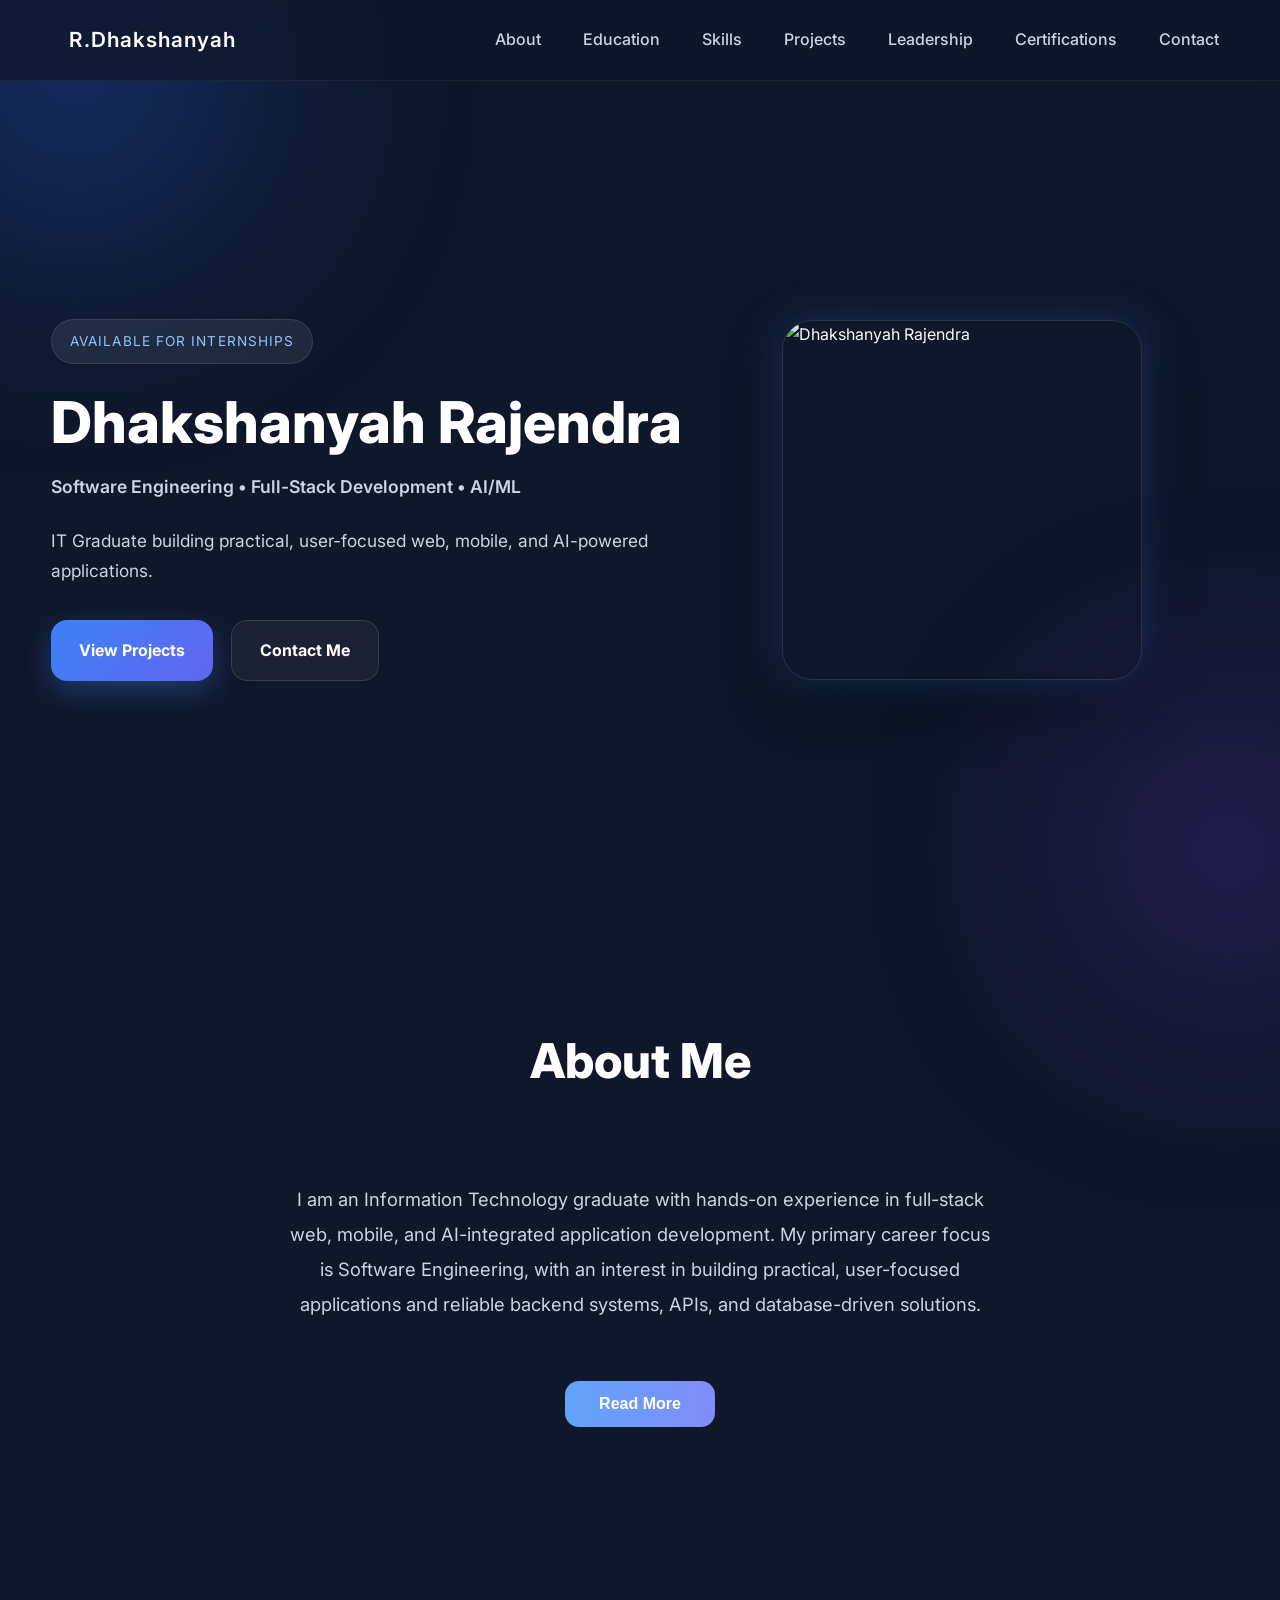
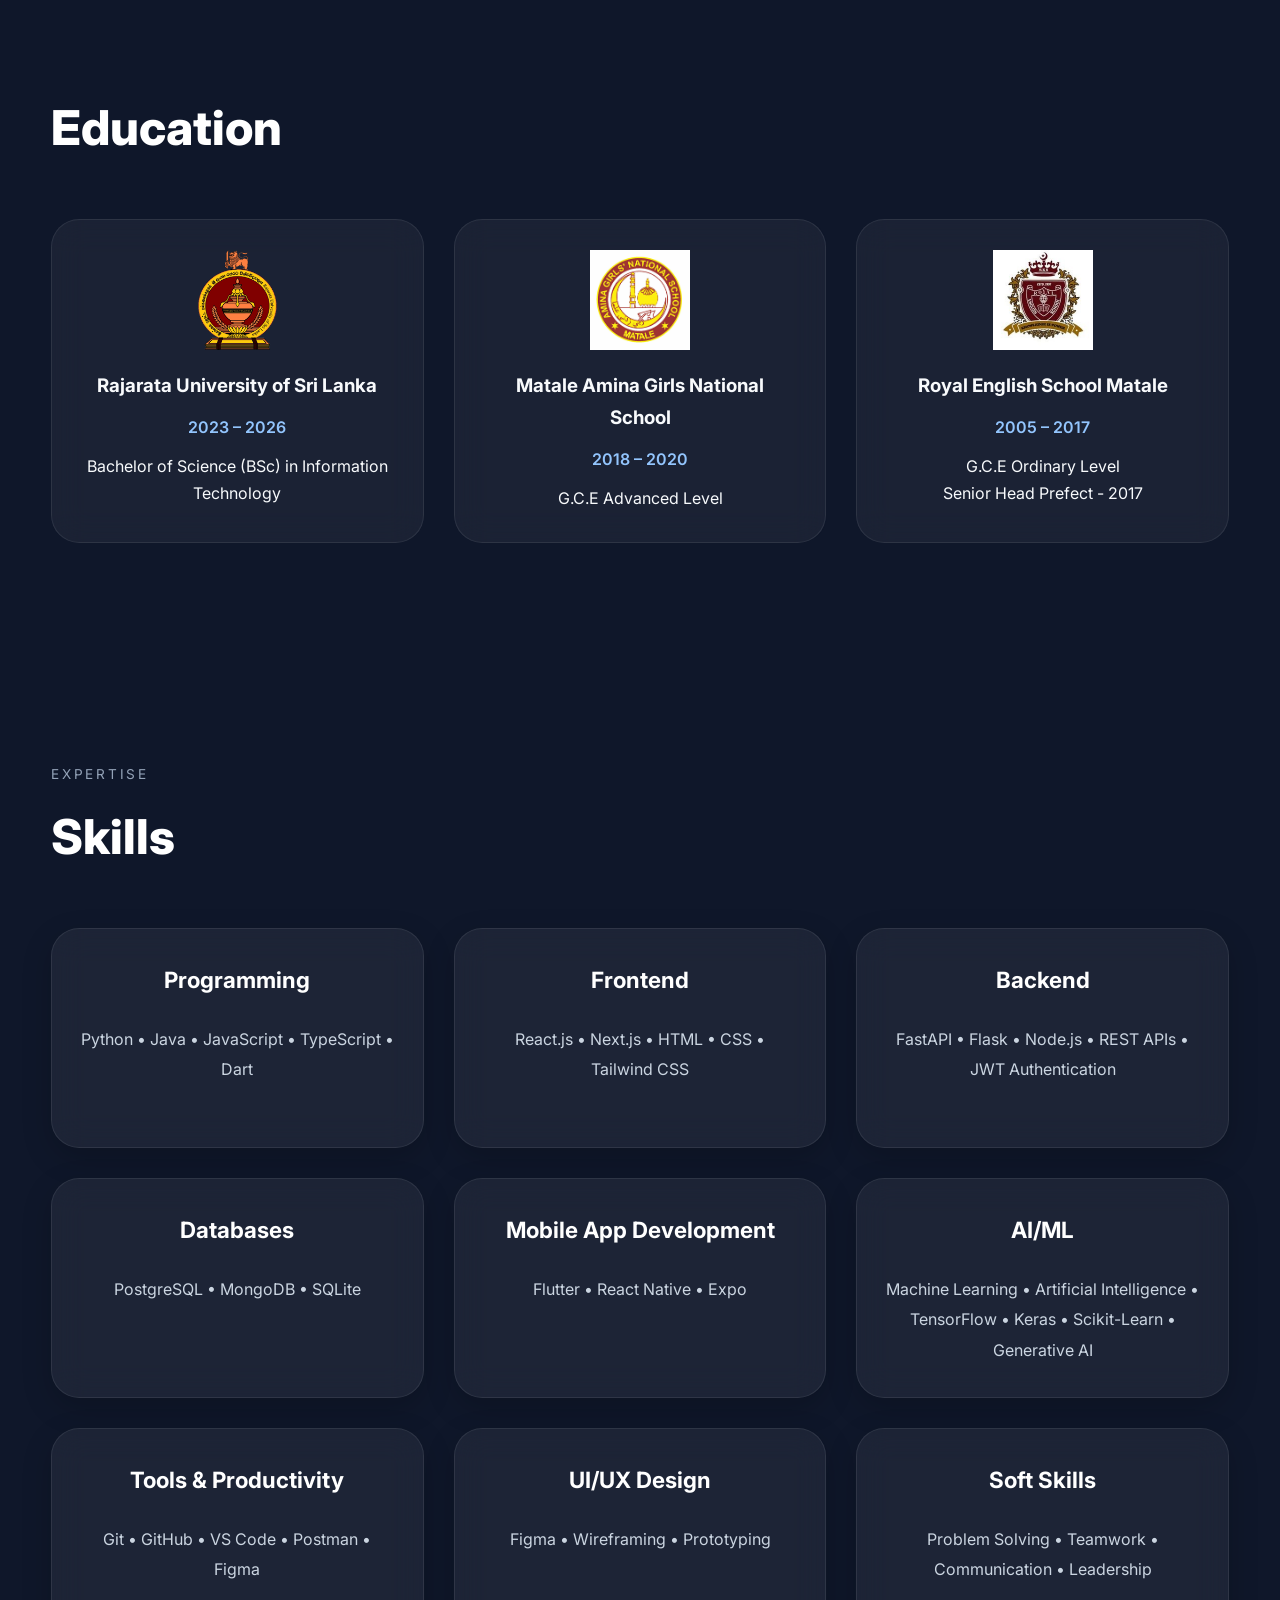
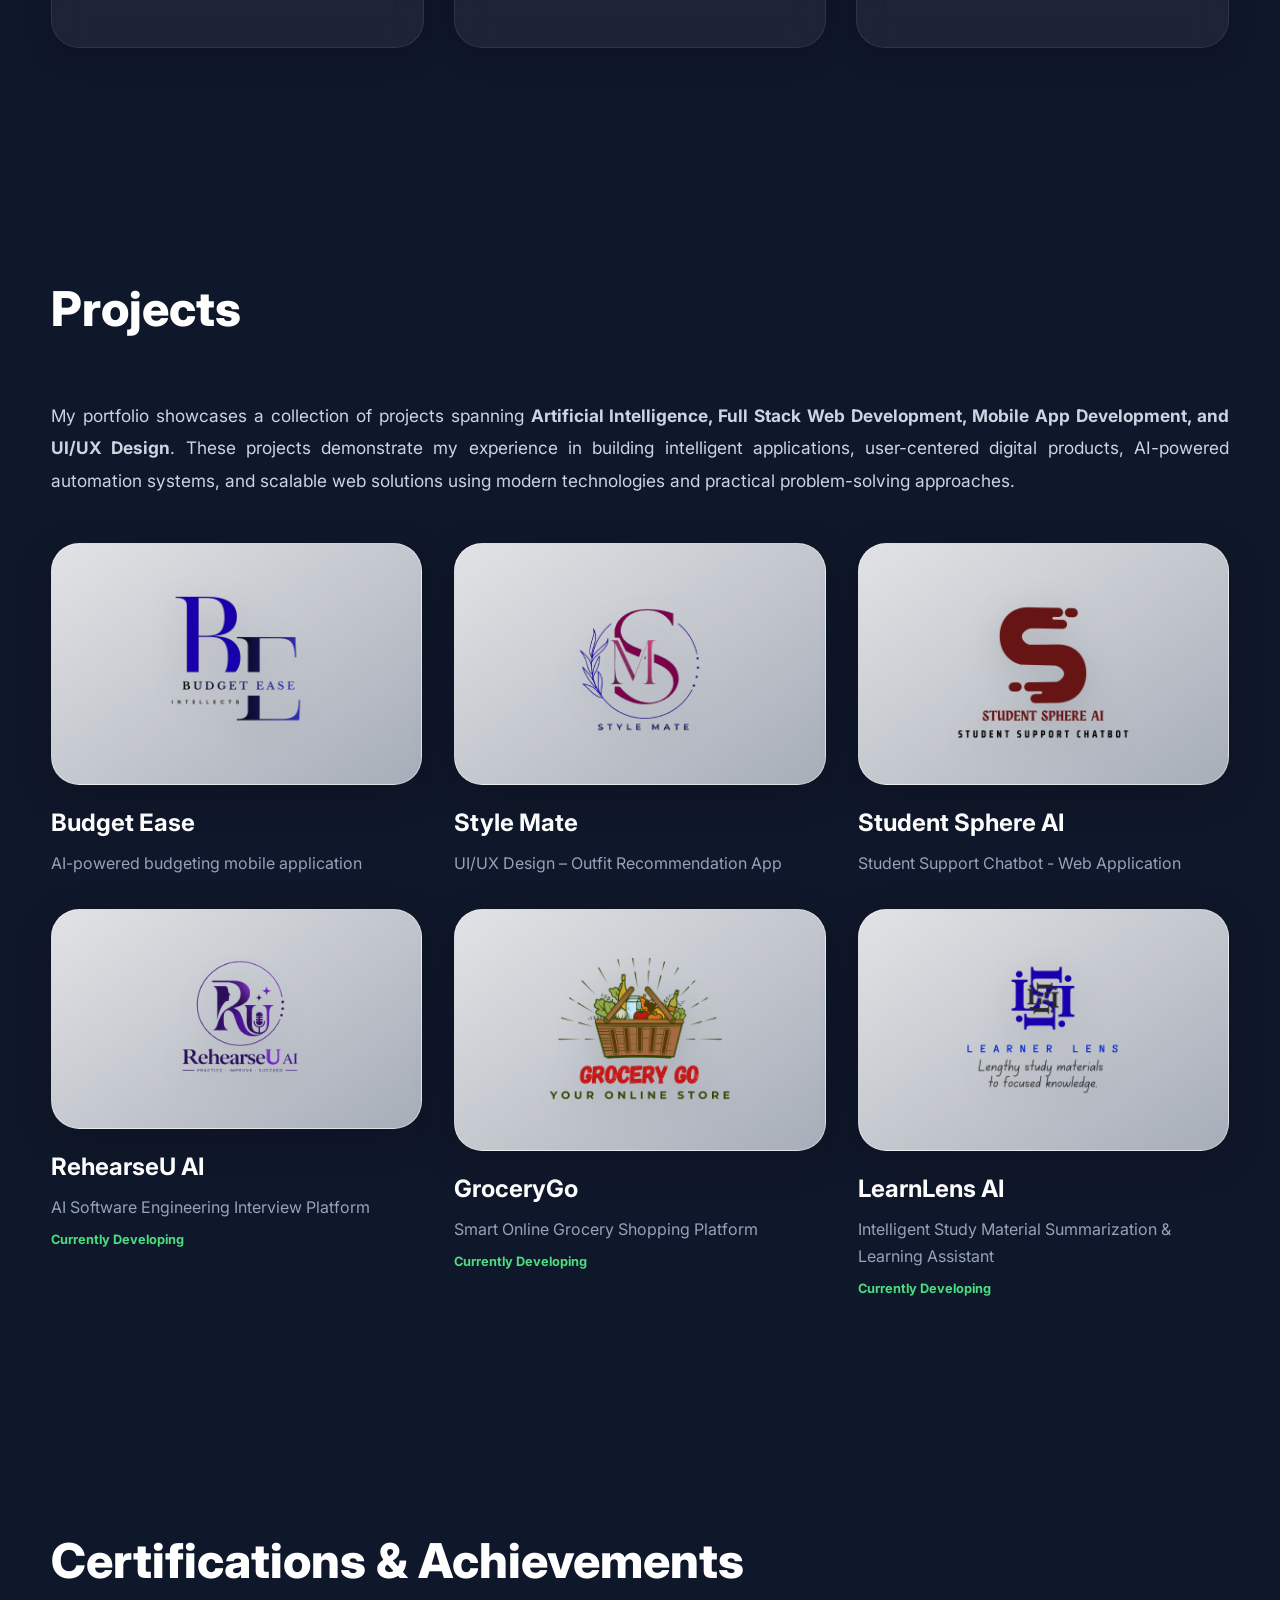
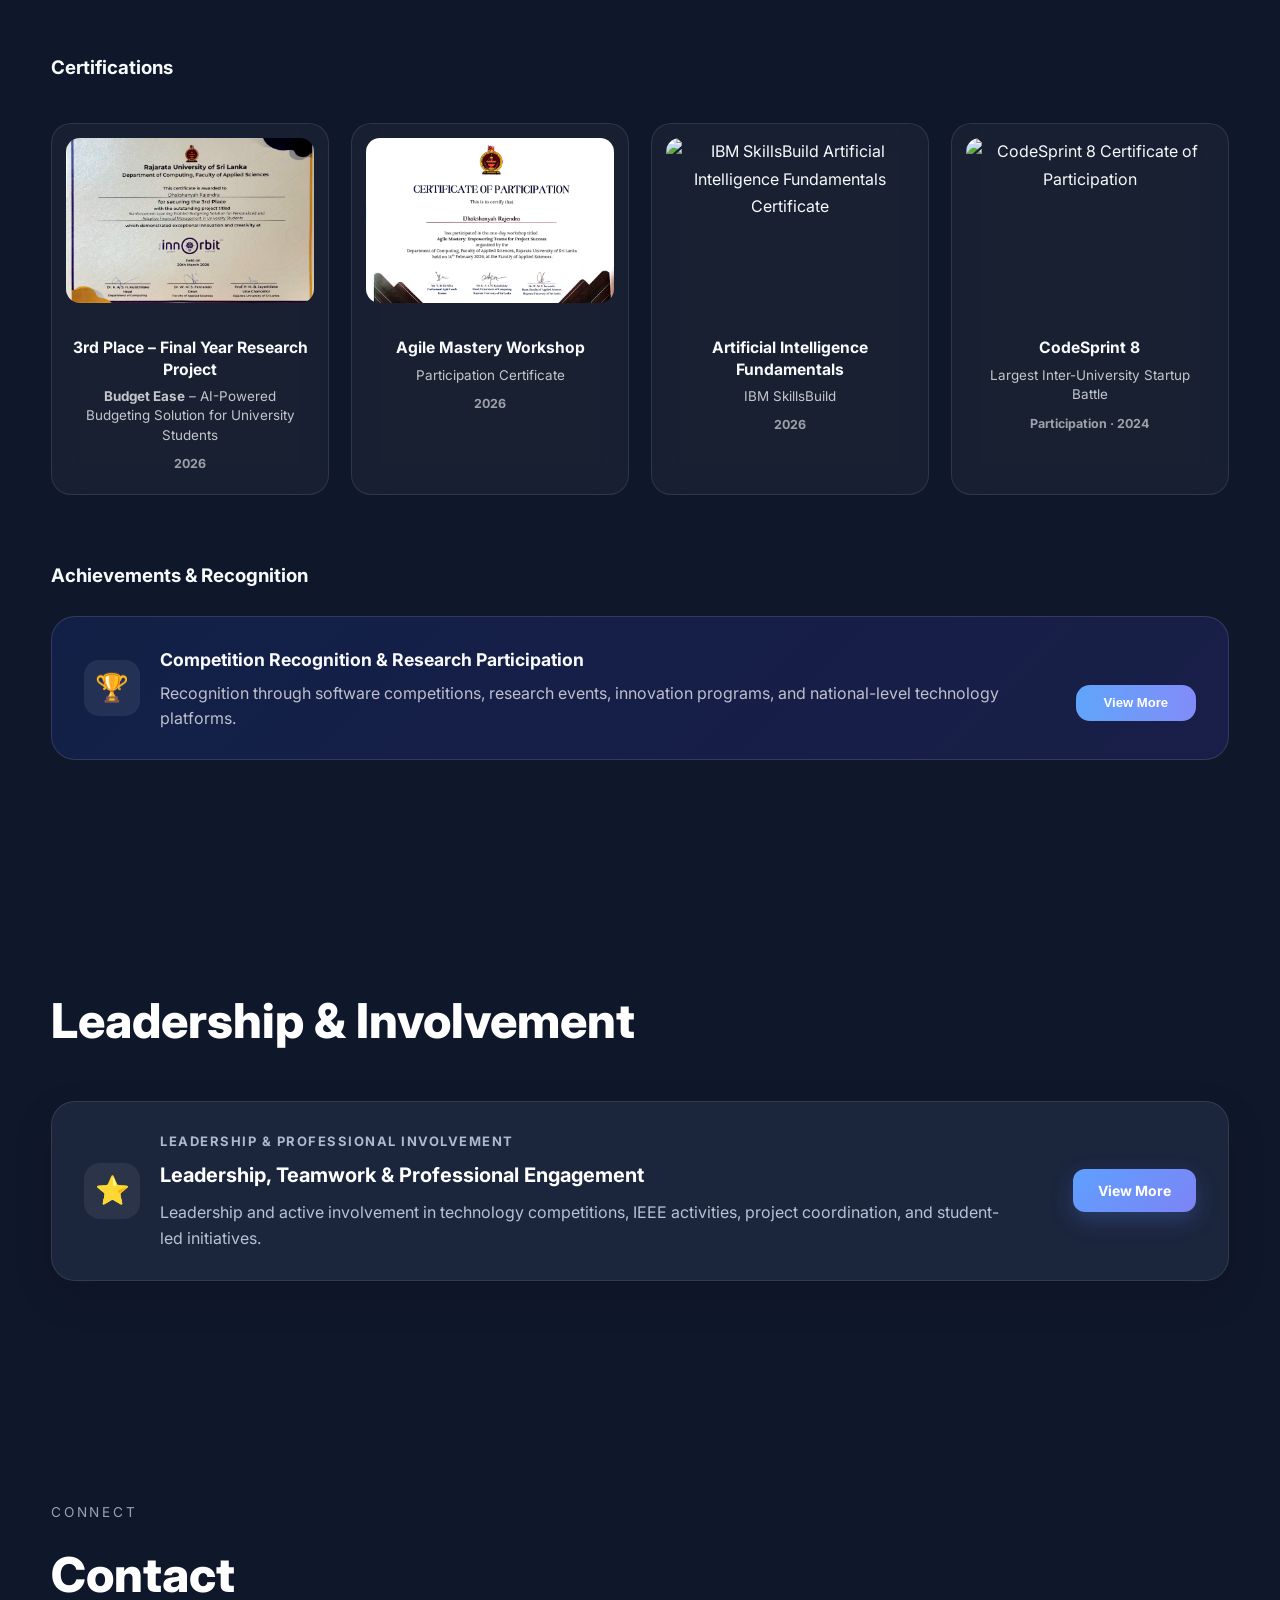
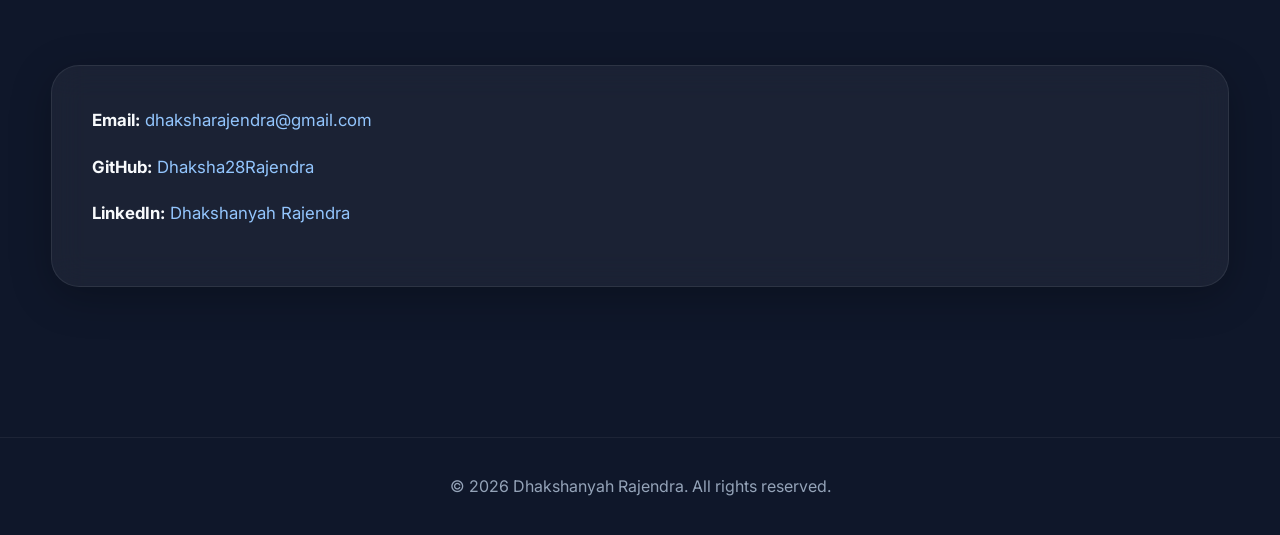
==== commit 68a32c48: "Add files via upload Portfolio updated." ====
--- a/index.html
+++ b/index.html
@@ -49,6 +49,7 @@
     <li><a href="#education">Education</a></li>
     <li><a href="#skills">Skills</a></li>
     <li><a href="#projects">Projects</a></li>
+    <li><a href="#leadership">Leadership</a></li>
     <li><a href="#certifications">Certifications</a></li>
     <li><a href="#contact">Contact</a></li>
 </ul>
@@ -77,16 +78,11 @@
 </h2> -->
 
 <h2 class="hero-role">
-  AI/ML • Software Engineering • App Development Enthusiast
+  Software Engineering • Full-Stack Development • AI/ML
 </h2>
 
         <p class="hero-description">
-          IT Undergraduate specializing in
-          AI-powered applications,
-          App Development
-          <!--Software Engineering,
-          UI/UX Design,-->
-          and Modern Web Experiences.
+          IT Graduate building practical, user-focused web, mobile, and AI-powered applications.
         </p>
 
         <!--<div class="hero-buttons">
@@ -117,7 +113,7 @@
         <div class="hero-image-glow"></div>
 
         <img
-          src="images/Dhaksha100.jpg"
+          src="images/DR12.png"
           alt="Dhakshanyah Rajendra"
           class="hero-image"
         />
@@ -140,10 +136,10 @@
       <div class="about-content-preview">
 
         <p>
-          Motivated IT undergraduate specializing in AI Engineering,
-          Mobile App Development, and Web Development. Passionate
-          about building intelligent, scalable, and user-focused
-          digital solutions.
+          I am an Information Technology graduate with hands-on experience in full-stack web, 
+          mobile, and AI-integrated application development. My primary career focus is Software 
+          Engineering, with an interest in building practical, user-focused applications and 
+          reliable backend systems, APIs, and database-driven solutions.
         </p>
 
         <button
@@ -157,82 +153,51 @@
 
       <!-- EXPANDED CARD -->
 
+<!-- EXPANDED CARD -->
 <div class="about-full-card" id="aboutFullCard">
 
   <div class="content-card" data-aos="fade-up">
 
-<p class="justified">
-  I am a motivated <b>Information and Communication Technology undergraduate</b> with a strong interest in <b>Artificial Intelligence, Full Stack Web Development, and Intelligent Software Systems</b>. I enjoy designing and developing AI-powered applications that solve real-world problems through scalable architectures, modern web technologies, and user-centered design.
-</p>
-
-<p class="justified">
-  My experience spans full-stack web development, AI integration, backend API development, authentication systems, database design, and mobile application development. I am particularly interested in building intelligent applications that combine <b>AI, automation, and software engineering</b> to create practical and impactful digital solutions.
-</p>
-
-<p class="justified">
-  I recently completed my final-year research project, <b>Budget Ease</b>, an AI-powered personalized budgeting mobile application developed for university students. Currently, I am developing AI-driven web applications including <b>LearnLens AI</b> and <b>RehearseU AI</b>, focusing on intelligent learning systems, AI-powered interview evaluation, and modern full-stack application development.
-</p>
-
-<div class="two-col-block">
-
-  <div>
-    <h3>Areas of Interest</h3>
-
-    <ul class="styled-list">
-      <li>Artificial Intelligence & Intelligent Systems</li>
-      <li>Full Stack Web Development</li>
-      <li>Backend API Development</li>
-      <li>AI-Powered Web Applications</li>
-      <li>Mobile Application Development</li>
-    </ul>
-  </div>
-
-</div>
-
-<div class="achievements">
-
-  <h3>Achievements</h3>
-
-  <ul class="styled-list">
-    <li><b>3rd Place</b> – Final Year Research Project for <b>Budget Ease</b>, an AI-powered budgeting mobile application for university students.</li>
-
-
-<li><b>2nd Place</b> – INSL North Central Provincial Competition 2025 (Team Intellects).</li>
-
-<li><b>3rd Place</b> – INSL North Central Provincial Competition 2024 (Team Unity Crew).</li>
-
-<li><b>Finalist</b> – IEEE Innovation Nation Sri Lanka 2024.</li>
-
-<li><b>Participant</b> – National Best Quality Software Awards (NBQSA) 2026, presenting the AI-powered research project <b>Budget Ease</b>.</li>
-
-
-  </ul>
-  <h3>Leadership & Professional Involvement</h3>
-
-  <ul class="styled-list">
-    <li><b>Program Team Lead</b> – INSL North Central Provincial Competition 2024.</li>
-    <li><b>Team Lead</b> – INSL North Central Provincial Competition 2024.</li>
-    <li><b>Team Lead</b> – INSL North Central Provincial Competition 2025.</li>
-    <li><b>Project Secretary</b> – Frontiers in Tech Series 3.0 & 4.0 - IEEE Student
-Branch of Rajarata University of Sri Lanka.</li>
-
-<li><b>Active IEEE Student Volunteer</b> – Rajarata University of Sri Lanka, contributing to the Design Team and Project Coordination activities.</li>
-
-
-  </ul>
-
-</div>
-
-
-<div class="seeking-block">
-
-  <h3>Currently Seeking</h3>
-
-  <p class="justified">
-    Software Engineering, AI Engineering, Full Stack Web Development, or Intelligent Application Development internship opportunities where I can contribute to building scalable, AI-powered software solutions while continuing to strengthen my engineering and problem-solving skills.
-  </p>
-
-</div>
+    <p class="justified">
+      I am an Information Technology graduate with hands-on experience in
+      <b>full-stack web, mobile, and AI-integrated application development.</b>
+      My primary career focus is <b>Software Engineering</b>, with an interest in
+      building practical, user-focused applications and reliable backend systems,
+      APIs, and database-driven solutions.
+    </p>
+
+    <p class="justified">
+      I enjoy working across the software development lifecycle, from designing
+      user interfaces and implementing application logic to integrating APIs,
+      developing backend services, and managing application data. Through
+      academic, research, and independent projects, I have gained practical
+      experience with modern web technologies, mobile application development,
+      backend development, databases, authentication, and API integration.
+    </p>
+
+    <p class="justified">
+      I also have a strong interest in <b>Artificial Intelligence and Machine
+      Learning</b> and enjoy exploring how intelligent technologies can be
+      integrated into real-world software applications. My final-year research
+      project, <b>Budget Ease</b>, combined mobile application development with
+      machine learning to create a personalized budgeting solution for university
+      students.
+    </p>
+
+    <p class="justified">
+      Currently, I am continuing to strengthen my software engineering skills
+      through projects such as <b>RehearseU AI</b>, an AI-powered software
+      engineering interview platform, while also exploring modern full-stack
+      development and AI-powered application development through projects such as
+      <b>LearnLens AI</b> and <b>GroceryGo</b>.
+    </p>
+
+    <p class="justified">
+      I am seeking <b>entry-level opportunities and internships in Software
+      Engineering and related software development roles</b> where I can
+      contribute to real-world projects, learn from experienced teams, and
+      continue growing as a software engineer.
+    </p>
 
   </div>
 
@@ -271,11 +236,11 @@
         <h3>Rajarata University of Sri Lanka</h3>
 
         <p class="education-year">
-          2023 – Present
+          2023 – 2026
         </p>
 
         <p>
-          BSc in Information and Communication Technology (Reading)
+          Bachelor of Science (BSc) in Information Technology
         </p>
 
       </div>
@@ -349,53 +314,51 @@
       <div class="modern-skills-grid">
 
   <div class="skill-category-card" data-aos="fade-up" data-aos-delay="100">
-    <h3>Programming Languages</h3>
-    <p>Python • Java • C • C++</p>
+    <h3><center>Programming</center></h3>
+    <p>Python • Java • JavaScript • TypeScript • Dart</p>
   </div>
 
   <div class="skill-category-card" data-aos="fade-up" data-aos-delay="200">
-    <h3>Web Development</h3>
+    <h3><center>Frontend</center></h3>
     <p>
-      Next.js • React.js • HTML • CSS • JavaScript •
-      TypeScript • Tailwind CSS
+      React.js • Next.js • HTML • CSS • Tailwind CSS
     </p>
   </div>
 
   <div class="skill-category-card" data-aos="fade-up" data-aos-delay="300">
-    <h3>Backend Development</h3>
+    <h3><center>Backend</center></h3>
     <p>
-      Node.js • RESTful APIs • Authentication &
-      Authorization • CRUD Operations
+      FastAPI • Flask • Node.js • REST APIs • JWT Authentication
     </p>
   </div>
 
   <div class="skill-category-card" data-aos="fade-up" data-aos-delay="400">
-    <h3>Database & ORM</h3>
-    <p>PostgreSQL • Prisma ORM</p>
+    <h3><center>Databases</center></h3>
+    <p>PostgreSQL • MongoDB • SQLite</p>
   </div>
 
   <div class="skill-category-card" data-aos="fade-up" data-aos-delay="500">
-    <h3>Mobile App Development</h3>
-    <p>Flutter • Dart • Responsive UI Development</p>
+    <h3><center>Mobile App Development</center></h3>
+    <p>Flutter • React Native • Expo</p>
   </div>
 
   <div class="skill-category-card" data-aos="fade-up" data-aos-delay="600">
-    <h3>AI & Machine Learning</h3>
-    <p>Neural Networks • Keras • Recommendation Systems</p>
+    <h3><center>AI/ML</center></h3>
+    <p>Machine Learning • Artificial Intelligence • TensorFlow • Keras • Scikit-Learn • Generative AI</p>
+  </div>
+
+  <div class="skill-category-card" data-aos="fade-up" data-aos-delay="800">
+    <h3><center>Tools & Productivity</center></h3>
+    <p>Git • GitHub • VS Code • Postman • Figma</p>
   </div>
 
   <div class="skill-category-card" data-aos="fade-up" data-aos-delay="700">
-    <h3>UI/UX Design</h3>
+    <h3><center>UI/UX Design</center></h3>
     <p>Figma • Wireframing • Prototyping</p>
   </div>
 
-  <div class="skill-category-card" data-aos="fade-up" data-aos-delay="800">
-    <h3>Tools & Productivity</h3>
-    <p>Git • GitHub • VS Code</p>
-  </div>
-
   <div class="skill-category-card" data-aos="fade-up" data-aos-delay="900">
-    <h3>Soft Skills</h3>
+    <h3><center>Soft Skills</center></h3>
     <p>Problem Solving • Teamwork • Communication • Leadership</p>
   </div>
 
@@ -519,65 +482,771 @@
     </div>
   </section>
 
-  <section class="certifications section"
-id="certifications">
-
-<div class="container">
-
-<div class="section-heading">
-<h2>Certifications & Achievements</h2>
-</div>
-
-<div class="certification-grid">
-
-  <!-- CERTIFICATE 1 -->
-
-  <div class="certificate-card"
-     data-aos="zoom-in"
-     data-aos-delay="100">
-
-    <img
-      src="images/Final_Project_Certificate.jpeg"
-      alt="Final Year Project Award"
-      onclick="openImage(this)"
+  <!-- =========================================
+     CERTIFICATIONS & ACHIEVEMENTS
+     ========================================= -->
+
+<section class="certifications section" id="certifications">
+
+  <div class="container">
+
+    <div class="section-heading">
+      <h2>Certifications &amp; Achievements</h2>
+    </div>
+
+
+    <!-- =========================================
+         CERTIFICATIONS
+         ========================================= -->
+
+    <div class="subsection-heading">
+      <h3>Certifications</h3>
+    </div>
+
+
+    <div class="certification-grid">
+
+
+      <!-- CERTIFICATE 1 - BUDGET EASE -->
+      <div
+        class="certificate-card"
+        data-aos="zoom-in"
+        data-aos-delay="100"
+      >
+
+        <img
+          src="images/Final_Project_Certificate.jpeg"
+          alt="3rd Place Final Year Research Project Certificate"
+          onclick="openImage(this)"
+        />
+
+        <div class="certificate-content">
+
+          <h3>
+            3rd Place – Final Year Research Project
+          </h3>
+
+          <p>
+            <strong>Budget Ease</strong> – AI-Powered Budgeting
+            Solution for University Students
+          </p>
+
+          <span class="certificate-year">
+            2026
+          </span>
+
+        </div>
+
+      </div>
+
+
+      <!-- CERTIFICATE 2 - AGILE MASTERY -->
+      <div
+        class="certificate-card"
+        data-aos="zoom-in"
+        data-aos-delay="150"
+      >
+
+        <img
+          src="images/Agile_Workshop_Certificate.jpeg"
+          alt="Agile Mastery Workshop Participation Certificate"
+          onclick="openImage(this)"
+        />
+
+        <div class="certificate-content">
+
+          <h3>
+            Agile Mastery Workshop
+          </h3>
+
+          <p>
+            Participation Certificate
+          </p>
+
+          <span class="certificate-year">
+            2026
+          </span>
+
+        </div>
+
+      </div>
+
+
+      <!-- CERTIFICATE 3 - IBM AI FUNDAMENTALS -->
+      <div
+        class="certificate-card"
+        data-aos="zoom-in"
+        data-aos-delay="200"
+      >
+
+        <img
+          src="images/IBM_AI_Fundamentals_Certificate.png"
+          alt="IBM SkillsBuild Artificial Intelligence Fundamentals Certificate"
+          onclick="openImage(this)"
+        />
+
+        <div class="certificate-content">
+
+          <h3>
+            Artificial Intelligence Fundamentals
+          </h3>
+
+          <p>
+            IBM SkillsBuild
+          </p>
+
+          <span class="certificate-year">
+            2026
+          </span>
+
+        </div>
+
+      </div>
+
+
+      <!-- CERTIFICATE 4 - CODESPRINT -->
+      <div
+        class="certificate-card"
+        data-aos="zoom-in"
+        data-aos-delay="250"
+      >
+
+        <img
+          src="images/Startup_Battle.jpg"
+          alt="CodeSprint 8 Certificate of Participation"
+          onclick="openImage(this)"
+        />
+
+        <div class="certificate-content">
+
+          <h3>
+            CodeSprint 8
+          </h3>
+
+          <p>
+            Largest Inter-University Startup Battle
+          </p>
+
+          <span class="certificate-year">
+            Participation · 2024
+          </span>
+
+        </div>
+
+      </div>
+
+
+    </div>
+
+
+    <!-- =========================================
+         ACHIEVEMENTS & RECOGNITION
+         ========================================= -->
+
+    <div class="achievements-section">
+
+      <div class="subsection-heading">
+        <h3>Achievements &amp; Recognition</h3>
+      </div>
+
+
+      <!-- COLLAPSED PREVIEW -->
+      <div
+        class="achievements-preview"
+        id="achievementsPreview"
+        data-aos="fade-up"
+      >
+
+        <div class="achievement-preview-content">
+
+          <div class="achievement-preview-icon">
+            🏆
+          </div>
+
+          <div>
+
+            <h3>
+              Competition Recognition &amp; Research Participation
+            </h3>
+
+            <p>
+              Recognition through software competitions,
+              research events, innovation programs, and
+              national-level technology platforms.
+            </p>
+
+          </div>
+
+        </div>
+
+
+        <button
+          class="read-more-btn"
+          id="achievementsToggleBtn"
+          onclick="toggleAchievements()"
+        >
+          View More
+        </button>
+
+      </div>
+
+
+      <!-- =========================================
+           EXPANDED ACHIEVEMENTS
+           ========================================= -->
+
+      <div
+        class="achievements-full-card"
+        id="achievementsFullCard"
+      >
+
+
+        <!-- =====================================
+             1. NBQSA
+             ===================================== -->
+
+        <article
+          class="achievement-item achievement-with-image"
+          data-aos="fade-up"
+        >
+
+          <div class="achievement-item-main">
+
+            <div class="achievement-item-icon">
+              🎤
+            </div>
+
+            <div class="achievement-item-content">
+
+              <span class="achievement-label">
+                PARTICIPANT
+              </span>
+
+              <h3>
+                National Best Quality Software Awards
+              </h3>
+
+              <p>
+                <strong>NBQSA 2026</strong> – Presented
+                <strong>Budget Ease</strong>, my final-year
+                research project.
+              </p>
+
+              <span class="achievement-date">
+                2026
+              </span>
+
+            </div>
+
+          </div>
+
+
+          <!-- NBQSA IMAGE -->
+          <div class="achievement-image-side">
+
+            <img
+              src="images/NBQSA_Participation.jpeg"
+              alt="NBQSA 2026 participation"
+              onclick="openImage(this)"
+            />
+
+            <span>
+              View participation
+            </span>
+
+          </div>
+
+        </article>
+
+
+        <!-- =====================================
+             2. ASURS
+             ===================================== -->
+
+        <article
+          class="achievement-item"
+          data-aos="fade-up"
+        >
+
+          <div class="achievement-item-main">
+
+            <div class="achievement-item-icon">
+              🔬
+            </div>
+
+            <div class="achievement-item-content">
+
+              <span class="achievement-label">
+                PARTICIPANT
+              </span>
+
+              <h3>
+                Applied Sciences Undergraduate Research Sessions
+              </h3>
+
+              <p>
+                <strong>ASURS 2026</strong> – Presented
+                <strong>Budget Ease</strong>, my final-year
+                research project at Rajarata University
+                of Sri Lanka.
+              </p>
+
+              <span class="achievement-date">
+                2026
+              </span>
+
+              <div class="achievement-status">
+                Certificate forthcoming
+              </div>
+
+            </div>
+
+          </div>
+
+        </article>
+
+
+        <!-- =====================================
+             3. INSL 2025
+             ===================================== -->
+
+        <article
+          class="achievement-item achievement-with-image"
+          data-aos="fade-up"
+        >
+
+          <div class="achievement-item-main">
+
+            <div class="achievement-item-icon">
+              🥈
+            </div>
+
+            <div class="achievement-item-content">
+
+              <span class="achievement-label">
+                2ND PLACE
+              </span>
+
+              <h3>
+                INSL North Central Provincial Competition
+              </h3>
+
+              <p>
+                <strong>Team Intellects</strong>
+              </p>
+
+              <span class="achievement-date">
+                2025
+              </span>
+
+              <div class="achievement-status">
+                Certificate forthcoming
+              </div>
+
+            </div>
+
+          </div>
+
+
+          <!-- INSL 2025 IMAGE -->
+          <div class="achievement-image-side">
+
+            <img
+              src="images/INSL_2025.jpg"
+              alt="INSL 2025 North Central Province competition recognition"
+              onclick="openImage(this)"
+            />
+
+            <span>
+              View recognition
+            </span>
+
+          </div>
+
+        </article>
+
+
+        <!-- =====================================
+             4. INSL 2024
+             ===================================== -->
+
+        <article
+          class="achievement-item achievement-with-image"
+          data-aos="fade-up"
+        >
+
+          <div class="achievement-item-main">
+
+            <div class="achievement-item-icon">
+              🥉
+            </div>
+
+            <div class="achievement-item-content">
+
+              <span class="achievement-label">
+                3RD PLACE
+              </span>
+
+              <h3>
+                INSL North Central Provincial Competition
+              </h3>
+
+              <p>
+                <strong>Team Unity Crew</strong>
+              </p>
+
+              <span class="achievement-date">
+                2024
+              </span>
+
+              <div class="achievement-status">
+                Certificate forthcoming
+              </div>
+
+            </div>
+
+          </div>
+
+
+          <!-- INSL 2024 IMAGE -->
+          <div class="achievement-image-side">
+
+            <img
+              src="images/INSL_2024.jpg"
+              alt="INSL 2024 North Central Province competition recognition"
+              onclick="openImage(this)"
+            />
+
+            <span>
+              View recognition
+            </span>
+
+          </div>
+
+        </article>
+
+
+        <!-- =====================================
+             5. IEEE INNOVATION NATION
+             ===================================== -->
+
+        <article
+          class="achievement-item achievement-with-image"
+          data-aos="fade-up"
+        >
+
+          <div class="achievement-item-main">
+
+            <div class="achievement-item-icon">
+              🏅
+            </div>
+
+            <div class="achievement-item-content">
+
+              <span class="achievement-label">
+                FINALIST
+              </span>
+
+              <h3>
+                IEEE Innovation Nation Sri Lanka
+              </h3>
+
+              <p>
+                <strong>Team Unity Crew</strong>
+              </p>
+
+              <span class="achievement-date">
+                2024
+              </span>
+
+            </div>
+
+          </div>
+
+
+          <!-- IEEE FINALISTS IMAGE -->
+          <div class="achievement-image-side">
+
+            <img
+              src="images/INSL_2024_Finalists.jpg"
+              alt="IEEE Innovation Nation Sri Lanka 2024 finalists"
+              onclick="openImage(this)"
+            />
+
+            <span>
+              View recognition
+            </span>
+
+          </div>
+
+        </article>
+
+
+        <!-- VIEW LESS -->
+        <button
+          class="read-more-btn achievements-close-btn"
+          onclick="toggleAchievements()"
+        >
+          View Less
+        </button>
+
+      </div>
+
+    </div>
+
+  </div>
+
+</section>
+
+  <!-- =========================================
+     LEADERSHIP & PROFESSIONAL INVOLVEMENT
+     ========================================= -->
+
+<section class="leadership section" id="leadership">
+
+  <div class="container">
+
+    <!-- SECTION HEADING -->
+    <div class="section-heading">
+      <h2>Leadership &amp; Involvement</h2>
+    </div>
+
+
+    <!-- =========================================
+         LEADERSHIP PREVIEW CARD
+         ========================================= -->
+
+    <div class="leadership-preview-card">
+
+      <div class="leadership-preview-icon">
+        ⭐
+      </div>
+
+      <div class="leadership-preview-content">
+
+        <span class="leadership-preview-label">
+          LEADERSHIP &amp; PROFESSIONAL INVOLVEMENT
+        </span>
+
+        <h3>
+          Leadership, Teamwork &amp; Professional Engagement
+        </h3>
+
+        <p>
+          Leadership and active involvement in technology competitions,
+          IEEE activities, project coordination, and student-led initiatives.
+        </p>
+
+      </div>
+
+      <button
+        class="leadership-toggle-btn"
+        id="leadershipToggleBtn"
+        onclick="toggleLeadership()"
+      >
+        View More
+      </button>
+
+    </div>
+
+
+    <!-- =========================================
+         EXPANDED LEADERSHIP CONTENT
+         ========================================= -->
+
+    <div
+      class="leadership-full-card"
+      id="leadershipFullCard"
     >
 
-    <h3>
-      3rd Place – Final Year Research Project
-    </h3>
-
-    <p>
-      Budget Ease – AI-Powered
-      Budgeting Solution for University Students
-    </p>
-
-  </div>
-
-  <!-- CERTIFICATE 2 -->
-
-  <div class="certificate-card"
-     data-aos="zoom-in"
-     data-aos-delay="200">
-
-    <img
-      src="images/Agile_Workshop_Certificate.jpeg"
-      alt="Agile Workshop Certificate"
-      onclick="openImage(this)"
-    >
-
-    <h3>
-      Agile Mastery Workshop
-    </h3>
-
-    <p>
-      Participation Certificate
-    </p>
-
-  </div>
-
-</div>
-
-</div>
+
+      <!-- 1. PROGRAM TEAM LEAD -->
+      <div class="leadership-item">
+
+        <div class="leadership-item-icon">
+          👥
+        </div>
+
+        <div class="leadership-item-content">
+
+          <span class="leadership-label">
+            PROGRAM TEAM LEAD
+          </span>
+
+          <h3>
+            Organizing Committee – INSL North Central Provincial Competition
+          </h3>
+
+          <p>
+            Served as a Program Team Lead in the organizing committee
+            for the INSL North Central Provincial Competition.
+          </p>
+
+          <span class="leadership-year">
+            2024
+          </span>
+
+        </div>
+
+      </div>
+
+
+      <!-- 2. TEAM LEAD – UNITY CREW -->
+      <div class="leadership-item">
+
+        <div class="leadership-item-icon">
+          🥉
+        </div>
+
+        <div class="leadership-item-content">
+
+          <span class="leadership-label">
+            TEAM LEAD
+          </span>
+
+          <h3>
+            INSL North Central Provincial Competition
+          </h3>
+
+          <p>
+            Led <strong>Team Unity Crew</strong> during the
+            INSL North Central Provincial Competition.
+          </p>
+
+          <span class="leadership-year">
+            2024
+          </span>
+
+        </div>
+
+      </div>
+
+
+      <!-- 3. TEAM LEAD – INTELLECTS -->
+      <div class="leadership-item">
+
+        <div class="leadership-item-icon">
+          🥈
+        </div>
+
+        <div class="leadership-item-content">
+
+          <span class="leadership-label">
+            TEAM LEAD
+          </span>
+
+          <h3>
+            INSL North Central Provincial Competition
+          </h3>
+
+          <p>
+            Led <strong>Team Intellects</strong> during the
+            INSL North Central Provincial Competition.
+          </p>
+
+          <span class="leadership-year">
+            2025
+          </span>
+
+        </div>
+
+      </div>
+
+
+      <!-- 4. PROJECT SECRETARY -->
+      <div class="leadership-item">
+
+        <div class="leadership-item-icon">
+          📋
+        </div>
+
+        <div class="leadership-item-content">
+
+          <span class="leadership-label">
+            PROJECT SECRETARY
+          </span>
+
+          <h3>
+            Frontiers in Tech Series 3.0 &amp; 4.0
+          </h3>
+
+          <p>
+            Served as Project Secretary for Frontiers in Tech
+            Series 3.0 &amp; 4.0 organized by the
+            IEEE Student Branch of Rajarata University of Sri Lanka.
+          </p>
+
+        </div>
+
+      </div>
+
+
+      <!-- 5. DESIGN TEAM & PROJECT COORDINATION -->
+      <div class="leadership-item">
+
+        <div class="leadership-item-icon">
+          🎨
+        </div>
+
+        <div class="leadership-item-content">
+
+          <span class="leadership-label">
+            DESIGN TEAM &amp; PROJECT COORDINATION
+          </span>
+
+          <h3>
+            IEEE Student Branch, Rajarata University of Sri Lanka
+          </h3>
+
+          <p>
+            Contributed to design activities and project coordination
+            within the IEEE Student Branch.
+          </p>
+
+        </div>
+
+      </div>
+
+
+      <!-- 6. IEEE STUDENT VOLUNTEER -->
+      <div class="leadership-item">
+
+        <div class="leadership-item-icon">
+          🤝
+        </div>
+
+        <div class="leadership-item-content">
+
+          <span class="leadership-label">
+            STUDENT VOLUNTEER
+          </span>
+
+          <h3>
+            IEEE Student Branch
+          </h3>
+
+          <p>
+            Participated as an IEEE Student Volunteer in
+            student-led technical and professional activities.
+          </p>
+
+        </div>
+
+      </div>
+
+
+      <!-- VIEW LESS -->
+
+      <button
+        class="leadership-toggle-btn leadership-view-less"
+        onclick="toggleLeadership()"
+      >
+        View Less
+      </button>
+
+    </div>
+
+  </div>
 
 </section>
 
@@ -604,7 +1273,7 @@
           </a>
         </p>
       </div>
-    </div>
+    </>
   </section>
 
   <footer>
@@ -647,16 +1316,15 @@
           <div id="overview" class="tab-content active">
             <h3>Project Overview</h3>
             <p class="justified">
-              Budget Ease was developed to address a real problem faced by university students:
-              managing personal finances with limited or irregular income. The application was designed
-              as an intelligent budgeting assistant that goes beyond traditional expense tracking by
-              analyzing spending behavior and generating meaningful financial guidance. 
+              Budget Ease is an AI-powered mobile budgeting application developed as my final-year 
+              research project to help university students manage their finances through personalized 
+              financial insights and intelligent budget planning.
             </p>
 <br>
             <p class="justified">
-              The system allows users to record income and expenses, review financial history,
-              visualize data, receive personalized recommendations, and obtain a predicted budget
-              plan based on actual usage behavior rather than assumptions. 
+              The system combines Flutter, Python, SQLite, and machine learning to support financial 
+              profiling, spending analysis, expense prediction, personalized budget recommendations, 
+              and adaptive budget planning.
             </p>
 
             <div class="info-grid">
@@ -1088,16 +1756,14 @@
       <h3>Project Overview</h3>
 
       <p class="justified">
-        Student Sphere AI is a full-stack intelligent student support
-        chatbot designed to help students obtain academic information,
-        explanations, learning support, and general knowledge assistance
-        through natural language conversations.
+        Student Sphere AI is a full-stack conversational AI application designed to provide 
+        students with academic support, learning assistance, explanations, and general information 
+        through natural language interactions.
       </p>
 
       <p class="justified">
-        The system integrates Google Gemini AI with a React frontend
-        and FastAPI backend to provide real-time AI-generated responses
-        through a modern ChatGPT-inspired user interface.
+        Built with React, FastAPI, Python, and Google Gemini, the application supports multi-chat 
+        conversations, persistent chat history, file attachments, and AI-powered responses.
       </p>
 
       <div class="info-grid">
@@ -1434,8 +2100,9 @@
         <div class="info-box">
           <h4>Current Status</h4>
           <p>
-            Actively developing as a full-stack AI interview
-            preparation platform.
+            Currently developing a full-stack AI interview preparation platform using Next.js, 
+            TypeScript, FastAPI, Python, authentication, database management, and AI-powered response 
+            evaluation.
           </p>
         </div>
 
--- a/style.css
+++ b/style.css
@@ -1900,4 +1900,1171 @@
 
   transform:scale(1.03);
 
+}
+
+/* =========================================
+   CERTIFICATIONS
+   ========================================= */
+
+.certification-grid {
+  display: grid;
+  grid-template-columns: repeat(4, minmax(0, 1fr));
+  gap: 22px;
+  width: 100%;
+}
+
+
+.certificate-card {
+  background: rgba(255, 255, 255, 0.04);
+
+  border: 1px solid rgba(255, 255, 255, 0.10);
+
+  border-radius: 20px;
+
+  padding: 14px;
+
+  text-align: center;
+
+  overflow: hidden;
+
+  transition:
+    transform 0.3s ease,
+    border-color 0.3s ease,
+    box-shadow 0.3s ease;
+}
+
+
+.certificate-card:hover {
+  transform: translateY(-6px);
+
+  border-color: rgba(99, 102, 241, 0.45);
+
+  box-shadow:
+    0 18px 40px rgba(0, 0, 0, 0.20);
+}
+
+
+.certificate-card img {
+  width: 100%;
+
+  height: 165px;
+
+  object-fit: cover;
+
+  border-radius: 14px;
+
+  display: block;
+
+  cursor: pointer;
+
+  transition:
+    transform 0.3s ease;
+}
+
+
+.certificate-card:hover img {
+  transform: scale(1.02);
+}
+
+
+.certificate-content {
+  padding: 14px 5px 4px;
+}
+
+
+.certificate-content h3 {
+  margin: 0 0 7px;
+
+  font-size: 0.98rem;
+
+  line-height: 1.35;
+}
+
+
+.certificate-content p {
+  margin: 0;
+
+  font-size: 0.84rem;
+
+  line-height: 1.45;
+
+  color: rgba(255, 255, 255, 0.75);
+}
+
+
+.certificate-year {
+  display: inline-block;
+
+  margin-top: 8px;
+
+  font-size: 0.78rem;
+
+  font-weight: 700;
+
+  color: rgba(255, 255, 255, 0.58);
+}
+
+/* =========================================
+   ACHIEVEMENTS SECTION
+   ========================================= */
+
+.achievements-section {
+  margin-top: 65px;
+}
+
+
+.achievements-preview {
+  margin-top: 24px;
+
+  padding: 28px 32px;
+
+  border-radius: 24px;
+
+  background:
+    linear-gradient(
+      135deg,
+      rgba(30, 64, 175, 0.22),
+      rgba(79, 70, 229, 0.16)
+    );
+
+  border: 1px solid rgba(255, 255, 255, 0.12);
+
+  display: flex;
+
+  align-items: center;
+
+  justify-content: space-between;
+
+  gap: 30px;
+
+  transition:
+    transform 0.3s ease,
+    border-color 0.3s ease,
+    box-shadow 0.3s ease;
+}
+
+
+.achievements-preview:hover {
+  transform: translateY(-4px);
+
+  border-color: rgba(99, 102, 241, 0.45);
+
+  box-shadow:
+    0 18px 40px rgba(0, 0, 0, 0.18);
+}
+
+
+.achievement-preview-content {
+  display: flex;
+
+  align-items: center;
+
+  gap: 20px;
+}
+
+
+.achievement-preview-icon {
+  width: 56px;
+  height: 56px;
+
+  flex-shrink: 0;
+
+  display: flex;
+
+  align-items: center;
+
+  justify-content: center;
+
+  border-radius: 15px;
+
+  background: rgba(255, 255, 255, 0.08);
+
+  font-size: 1.7rem;
+}
+
+
+.achievement-preview-content h3 {
+  margin: 0 0 6px;
+
+  font-size: 1.1rem;
+}
+
+
+.achievement-preview-content p {
+  margin: 0;
+
+  color: rgba(255, 255, 255, 0.72);
+
+  line-height: 1.55;
+}
+
+
+/* =========================================
+   VIEW MORE BUTTON
+   ========================================= */
+
+.achievements-preview .read-more-btn,
+.achievements-close-btn {
+  flex-shrink: 0;
+
+  white-space: nowrap;
+
+  width: auto;
+
+  min-width: 120px;
+
+  padding: 11px 20px;
+
+  font-size: 0.82rem;
+
+  line-height: 1;
+
+  text-align: center;
+}
+
+
+/* =========================================
+   EXPANDED ACHIEVEMENTS
+   ========================================= */
+
+.achievements-full-card {
+  display: none;
+
+  margin-top: 24px;
+
+  padding: 30px;
+
+  border-radius: 26px;
+
+  background: rgba(255, 255, 255, 0.045);
+
+  border: 1px solid rgba(255, 255, 255, 0.10);
+
+  animation: achievementsExpand 0.4s ease;
+}
+
+
+.achievements-full-card.show {
+  display: block;
+}
+
+
+@keyframes achievementsExpand {
+
+  from {
+    opacity: 0;
+    transform: translateY(-10px);
+  }
+
+  to {
+    opacity: 1;
+    transform: translateY(0);
+  }
+
+}
+
+
+/* =========================================
+   ACHIEVEMENT ROW
+   ========================================= */
+
+.achievement-item {
+  display: flex;
+
+  align-items: center;
+
+  justify-content: space-between;
+
+  gap: 30px;
+
+  padding: 24px 0;
+
+  border-bottom:
+    1px solid rgba(255, 255, 255, 0.09);
+
+  transition:
+    padding-left 0.25s ease;
+}
+
+
+.achievement-item:first-child {
+  padding-top: 0;
+}
+
+
+.achievement-item:hover {
+  padding-left: 6px;
+}
+
+
+.achievement-item:last-of-type {
+  border-bottom: none;
+}
+
+
+/* Left side of achievement */
+
+.achievement-item-main {
+  display: flex;
+
+  align-items: flex-start;
+
+  gap: 20px;
+
+  flex: 1;
+
+  min-width: 0;
+}
+
+
+.achievement-item-icon {
+  width: 52px;
+  height: 52px;
+
+  flex-shrink: 0;
+
+  display: flex;
+
+  align-items: center;
+
+  justify-content: center;
+
+  border-radius: 15px;
+
+  background: rgba(255, 255, 255, 0.07);
+
+  font-size: 1.5rem;
+}
+
+
+.achievement-item-content {
+  flex: 1;
+
+  min-width: 0;
+}
+
+
+.achievement-label {
+  display: inline-block;
+
+  margin-bottom: 5px;
+
+  font-size: 0.73rem;
+
+  font-weight: 700;
+
+  text-transform: uppercase;
+
+  letter-spacing: 0.08em;
+
+  color: rgba(255, 255, 255, 0.55);
+}
+
+
+.achievement-item-content h3 {
+  margin: 0 0 6px;
+
+  font-size: 1.12rem;
+
+  line-height: 1.4;
+}
+
+
+.achievement-item-content p {
+  margin: 0;
+
+  color: rgba(255, 255, 255, 0.76);
+
+  line-height: 1.55;
+}
+
+
+.achievement-date {
+  display: inline-block;
+
+  margin-top: 7px;
+
+  font-size: 0.84rem;
+
+  font-weight: 700;
+
+  color: rgba(255, 255, 255, 0.55);
+}
+
+
+/* =========================================
+   ACHIEVEMENT STATUS
+   ========================================= */
+
+.achievement-status {
+  display: inline-flex;
+
+  margin-top: 10px;
+
+  padding: 5px 10px;
+
+  border-radius: 999px;
+
+  background: rgba(255, 255, 255, 0.055);
+
+  border: 1px solid rgba(255, 255, 255, 0.09);
+
+  font-size: 0.73rem;
+
+  font-weight: 600;
+
+  color: rgba(255, 255, 255, 0.55);
+}
+
+
+/* =========================================
+   IMAGE ON RIGHT
+   ========================================= */
+
+.achievement-image-side {
+  width: 180px;
+
+  flex-shrink: 0;
+
+  display: flex;
+
+  flex-direction: column;
+
+  align-items: center;
+
+  gap: 7px;
+}
+
+
+.achievement-image-side img {
+  width: 180px;
+
+  height: 110px;
+
+  object-fit: cover;
+
+  border-radius: 12px;
+
+  border: 1px solid rgba(255, 255, 255, 0.12);
+
+  cursor: pointer;
+
+  transition:
+    transform 0.25s ease,
+    border-color 0.25s ease,
+    box-shadow 0.25s ease;
+}
+
+
+.achievement-image-side img:hover {
+  transform: scale(1.04);
+
+  border-color:
+    rgba(99, 102, 241, 0.55);
+
+  box-shadow:
+    0 10px 25px rgba(0, 0, 0, 0.25);
+}
+
+
+.achievement-image-side span {
+  font-size: 0.72rem;
+
+  color: rgba(255, 255, 255, 0.48);
+}
+
+
+/* =========================================
+   VIEW LESS
+   ========================================= */
+
+.achievements-close-btn {
+  display: block;
+
+  margin: 24px auto 0;
+}
+
+
+/* =========================================
+   RESPONSIVE
+   ========================================= */
+
+@media (max-width: 1100px) {
+
+  .certification-grid {
+    grid-template-columns: repeat(2, minmax(0, 1fr));
+  }
+
+}
+
+
+@media (max-width: 700px) {
+
+  .certification-grid {
+    grid-template-columns: 1fr;
+  }
+
+
+  .certificate-card img {
+    height: auto;
+
+    max-height: 280px;
+  }
+
+
+  .achievements-preview {
+    flex-direction: column;
+
+    align-items: flex-start;
+  }
+
+
+  .achievement-preview-content {
+    align-items: flex-start;
+  }
+
+
+  .achievement-item {
+    flex-direction: column;
+
+    align-items: stretch;
+
+    gap: 20px;
+  }
+
+
+  .achievement-image-side {
+    width: 100%;
+
+    align-items: flex-start;
+  }
+
+
+  .achievement-image-side img {
+    width: 150px;
+
+    height: 95px;
+  }
+
+
+  .achievements-full-card {
+    padding: 22px;
+  }
+
+}
+
+/* =========================================
+   EXPANDED ACHIEVEMENTS CARD
+   ========================================= */
+
+.achievements-full-card {
+  display: none;
+
+  margin-top: 25px;
+  padding: 32px;
+
+  border-radius: 26px;
+
+  background: rgba(255, 255, 255, 0.045);
+
+  border: 1px solid rgba(255, 255, 255, 0.10);
+
+  animation: achievementsExpand 0.45s ease;
+}
+
+
+.achievements-full-card.show {
+  display: block;
+}
+
+
+@keyframes achievementsExpand {
+
+  from {
+    opacity: 0;
+    transform: translateY(-12px);
+  }
+
+  to {
+    opacity: 1;
+    transform: translateY(0);
+  }
+
+}
+
+
+/* =========================================
+   INDIVIDUAL ACHIEVEMENT ITEMS
+   ========================================= */
+
+.achievement-item {
+  display: flex;
+  align-items: flex-start;
+  gap: 22px;
+
+  padding: 24px 0;
+
+  border-bottom: 1px solid rgba(255, 255, 255, 0.09);
+
+  transition:
+    padding-left 0.25s ease,
+    transform 0.25s ease;
+}
+
+
+.achievement-item:first-child {
+  padding-top: 0;
+}
+
+
+.achievement-item:last-of-type {
+  border-bottom: none;
+}
+
+
+.achievement-item:hover {
+  padding-left: 8px;
+}
+
+
+.achievement-item-icon {
+  width: 52px;
+  height: 52px;
+
+  flex-shrink: 0;
+
+  display: flex;
+  align-items: center;
+  justify-content: center;
+
+  border-radius: 15px;
+
+  background: rgba(255, 255, 255, 0.07);
+
+  font-size: 1.55rem;
+}
+
+
+.achievement-item-content {
+  flex: 1;
+}
+
+
+.achievement-label {
+  display: inline-block;
+
+  margin-bottom: 5px;
+
+  font-size: 0.78rem;
+  font-weight: 700;
+  text-transform: uppercase;
+  letter-spacing: 0.08em;
+
+  color: rgba(255, 255, 255, 0.58);
+}
+
+
+.achievement-item-content h3 {
+  margin: 0 0 7px;
+
+  font-size: 1.15rem;
+  line-height: 1.45;
+}
+
+
+.achievement-item-content p {
+  margin: 0;
+
+  color: rgba(255, 255, 255, 0.78);
+
+  line-height: 1.55;
+}
+
+
+.achievement-date {
+  display: inline-block;
+
+  margin-top: 8px;
+
+  font-size: 0.88rem;
+  font-weight: 700;
+
+  color: rgba(255, 255, 255, 0.58);
+}
+
+
+/* Certificate status */
+
+.achievement-status {
+  display: inline-flex;
+
+  margin-top: 12px;
+  padding: 5px 11px;
+
+  border-radius: 999px;
+
+  background: rgba(255, 255, 255, 0.06);
+
+  border: 1px solid rgba(255, 255, 255, 0.10);
+
+  font-size: 0.76rem;
+  font-weight: 600;
+
+  color: rgba(255, 255, 255, 0.62);
+}
+
+
+/* =========================================
+   NBQSA PROOF IMAGE
+   ========================================= */
+
+.achievement-proof {
+  margin-top: 16px;
+
+  display: flex;
+  align-items: center;
+  gap: 14px;
+}
+
+
+.achievement-proof img {
+  width: 105px;
+  height: 70px;
+
+  object-fit: cover;
+
+  border-radius: 10px;
+
+  border: 1px solid rgba(255, 255, 255, 0.12);
+
+  cursor: pointer;
+
+  transition:
+    transform 0.25s ease,
+    border-color 0.25s ease;
+}
+
+
+.achievement-proof img:hover {
+  transform: scale(1.04);
+  border-color: rgba(99, 102, 241, 0.5);
+}
+
+
+.achievement-proof span {
+  font-size: 0.82rem;
+  color: rgba(255, 255, 255, 0.58);
+}
+
+
+/* =========================================
+   VIEW MORE / VIEW LESS
+   ========================================= */
+
+.achievements-close-btn {
+  display: block;
+  margin: 25px auto 0;
+}
+
+
+/* =========================================
+   RESPONSIVE
+   ========================================= */
+
+@media (max-width: 900px) {
+
+  .certification-grid {
+    grid-template-columns: repeat(2, minmax(0, 1fr));
+  }
+
+}
+
+
+@media (max-width: 650px) {
+
+  .certification-grid {
+    grid-template-columns: 1fr;
+  }
+
+
+  .certificate-card img {
+    height: auto;
+    max-height: 250px;
+  }
+
+
+  .achievements-preview {
+    flex-direction: column;
+    align-items: flex-start;
+  }
+
+
+  .achievement-preview-content {
+    align-items: flex-start;
+  }
+
+
+  .achievements-full-card {
+    padding: 22px;
+  }
+
+
+  .achievement-item {
+    gap: 15px;
+  }
+
+
+  .achievement-item-icon {
+    width: 44px;
+    height: 44px;
+    font-size: 1.3rem;
+  }
+
+}
+
+/* =========================================
+   LEADERSHIP & PROFESSIONAL INVOLVEMENT
+   ========================================= */
+
+.leadership {
+    position: relative;
+}
+
+.leadership .section-heading {
+    margin-bottom: 40px;
+}
+
+
+/* =========================================
+   LEADERSHIP PREVIEW
+   ========================================= */
+
+.leadership-preview-card {
+    display: flex;
+    align-items: center;
+    gap: 20px;
+
+    padding: 28px 32px;
+
+    background: rgba(31, 42, 66, 0.78);
+    border: 1px solid rgba(255, 255, 255, 0.10);
+    border-radius: 24px;
+
+    box-shadow: 0 15px 40px rgba(0, 0, 0, 0.12);
+
+    transition:
+        transform 0.3s ease,
+        border-color 0.3s ease,
+        box-shadow 0.3s ease;
+}
+
+.leadership-preview-card:hover {
+    transform: translateY(-3px);
+    border-color: rgba(102, 153, 255, 0.35);
+    box-shadow: 0 18px 45px rgba(0, 0, 0, 0.18);
+}
+
+
+/* ICON */
+
+.leadership-preview-icon {
+    width: 56px;
+    height: 56px;
+
+    flex-shrink: 0;
+
+    display: flex;
+    align-items: center;
+    justify-content: center;
+
+    border-radius: 16px;
+
+    background: rgba(255, 255, 255, 0.07);
+
+    font-size: 28px;
+}
+
+
+/* CONTENT */
+
+.leadership-preview-content {
+    flex: 1;
+}
+
+.leadership-preview-label {
+    display: block;
+
+    margin-bottom: 6px;
+
+    font-size: 13px;
+    font-weight: 700;
+    letter-spacing: 1.5px;
+
+    color: #aeb9d0;
+}
+
+.leadership-preview-content h3 {
+    margin: 0 0 8px;
+
+    font-size: 20px;
+    font-weight: 700;
+
+    color: #ffffff;
+}
+
+.leadership-preview-content p {
+    margin: 0;
+
+    max-width: 850px;
+
+    font-size: 16px;
+    line-height: 1.6;
+
+    color: #b9c2d5;
+}
+
+
+/* =========================================
+   TOGGLE BUTTON
+   ========================================= */
+
+.leadership-toggle-btn {
+    flex-shrink: 0;
+
+    border: none;
+    outline: none;
+
+    padding: 13px 25px;
+
+    border-radius: 12px;
+
+    background: linear-gradient(
+        135deg,
+        #5ea0ff,
+        #7d83f5
+    );
+
+    color: #ffffff;
+
+    font-family: inherit;
+    font-size: 14px;
+    font-weight: 700;
+
+    cursor: pointer;
+
+    box-shadow: 0 8px 22px rgba(92, 137, 255, 0.25);
+
+    transition:
+        transform 0.25s ease,
+        box-shadow 0.25s ease;
+}
+
+.leadership-toggle-btn:hover {
+    transform: translateY(-2px);
+
+    box-shadow:
+        0 10px 28px rgba(92, 137, 255, 0.38);
+}
+
+
+/* =========================================
+   EXPANDED CARD
+   ========================================= */
+
+.leadership-full-card {
+    display: none;
+
+    margin-top: 26px;
+
+    padding: 18px 32px 30px;
+
+    background: rgba(31, 42, 66, 0.78);
+
+    border: 1px solid rgba(255, 255, 255, 0.10);
+
+    border-radius: 24px;
+
+    overflow: hidden;
+}
+
+
+/* =========================================
+   INDIVIDUAL LEADERSHIP ITEM
+   ========================================= */
+
+.leadership-item {
+    display: flex;
+    align-items: flex-start;
+
+    gap: 20px;
+
+    padding: 28px 0;
+
+    border-bottom: 1px solid rgba(255, 255, 255, 0.09);
+}
+
+.leadership-item:last-of-type {
+    border-bottom: none;
+}
+
+
+/* ICON */
+
+.leadership-item-icon {
+    width: 52px;
+    height: 52px;
+
+    flex-shrink: 0;
+
+    display: flex;
+    align-items: center;
+    justify-content: center;
+
+    border-radius: 15px;
+
+    background: rgba(255, 255, 255, 0.07);
+
+    font-size: 24px;
+}
+
+
+/* CONTENT */
+
+.leadership-item-content {
+    flex: 1;
+}
+
+.leadership-label {
+    display: block;
+
+    margin-bottom: 7px;
+
+    font-size: 13px;
+    font-weight: 700;
+    letter-spacing: 1.2px;
+
+    color: #aeb9d0;
+}
+
+.leadership-item-content h3 {
+    margin: 0 0 7px;
+
+    font-size: 20px;
+    font-weight: 700;
+
+    line-height: 1.4;
+
+    color: #ffffff;
+}
+
+.leadership-item-content p {
+    margin: 0;
+
+    max-width: 850px;
+
+    font-size: 16px;
+    line-height: 1.6;
+
+    color: #b9c2d5;
+}
+
+.leadership-item-content strong {
+    color: #ffffff;
+}
+
+
+/* YEAR */
+
+.leadership-year {
+    display: inline-block;
+
+    margin-top: 12px;
+
+    font-size: 15px;
+    font-weight: 600;
+
+    color: #d2d8e5;
+}
+
+
+/* =========================================
+   VIEW LESS
+   ========================================= */
+
+.leadership-view-less {
+    display: block;
+
+    margin: 22px auto 0;
+}
+
+
+/* =========================================
+   RESPONSIVE
+   ========================================= */
+
+@media (max-width: 768px) {
+
+    .leadership-preview-card {
+        align-items: flex-start;
+        flex-wrap: wrap;
+
+        padding: 24px;
+    }
+
+    .leadership-preview-content {
+        min-width: calc(100% - 76px);
+    }
+
+    .leadership-preview-card > .leadership-toggle-btn {
+        margin-left: 76px;
+    }
+
+    .leadership-full-card {
+        padding: 12px 22px 26px;
+    }
+
+    .leadership-item {
+        gap: 15px;
+    }
+
+    .leadership-item-content h3 {
+        font-size: 18px;
+    }
+
+    .leadership-item-content p {
+        font-size: 15px;
+    }
+}
+
+
+@media (max-width: 500px) {
+
+    .leadership-preview-card {
+        display: block;
+    }
+
+    .leadership-preview-icon {
+        margin-bottom: 18px;
+    }
+
+    .leadership-preview-content h3 {
+        font-size: 18px;
+    }
+
+    .leadership-preview-content p {
+        font-size: 15px;
+    }
+
+    .leadership-preview-card > .leadership-toggle-btn {
+        margin: 20px 0 0;
+    }
+
+    .leadership-item {
+        display: block;
+    }
+
+    .leadership-item-icon {
+        margin-bottom: 15px;
+    }
+
 }
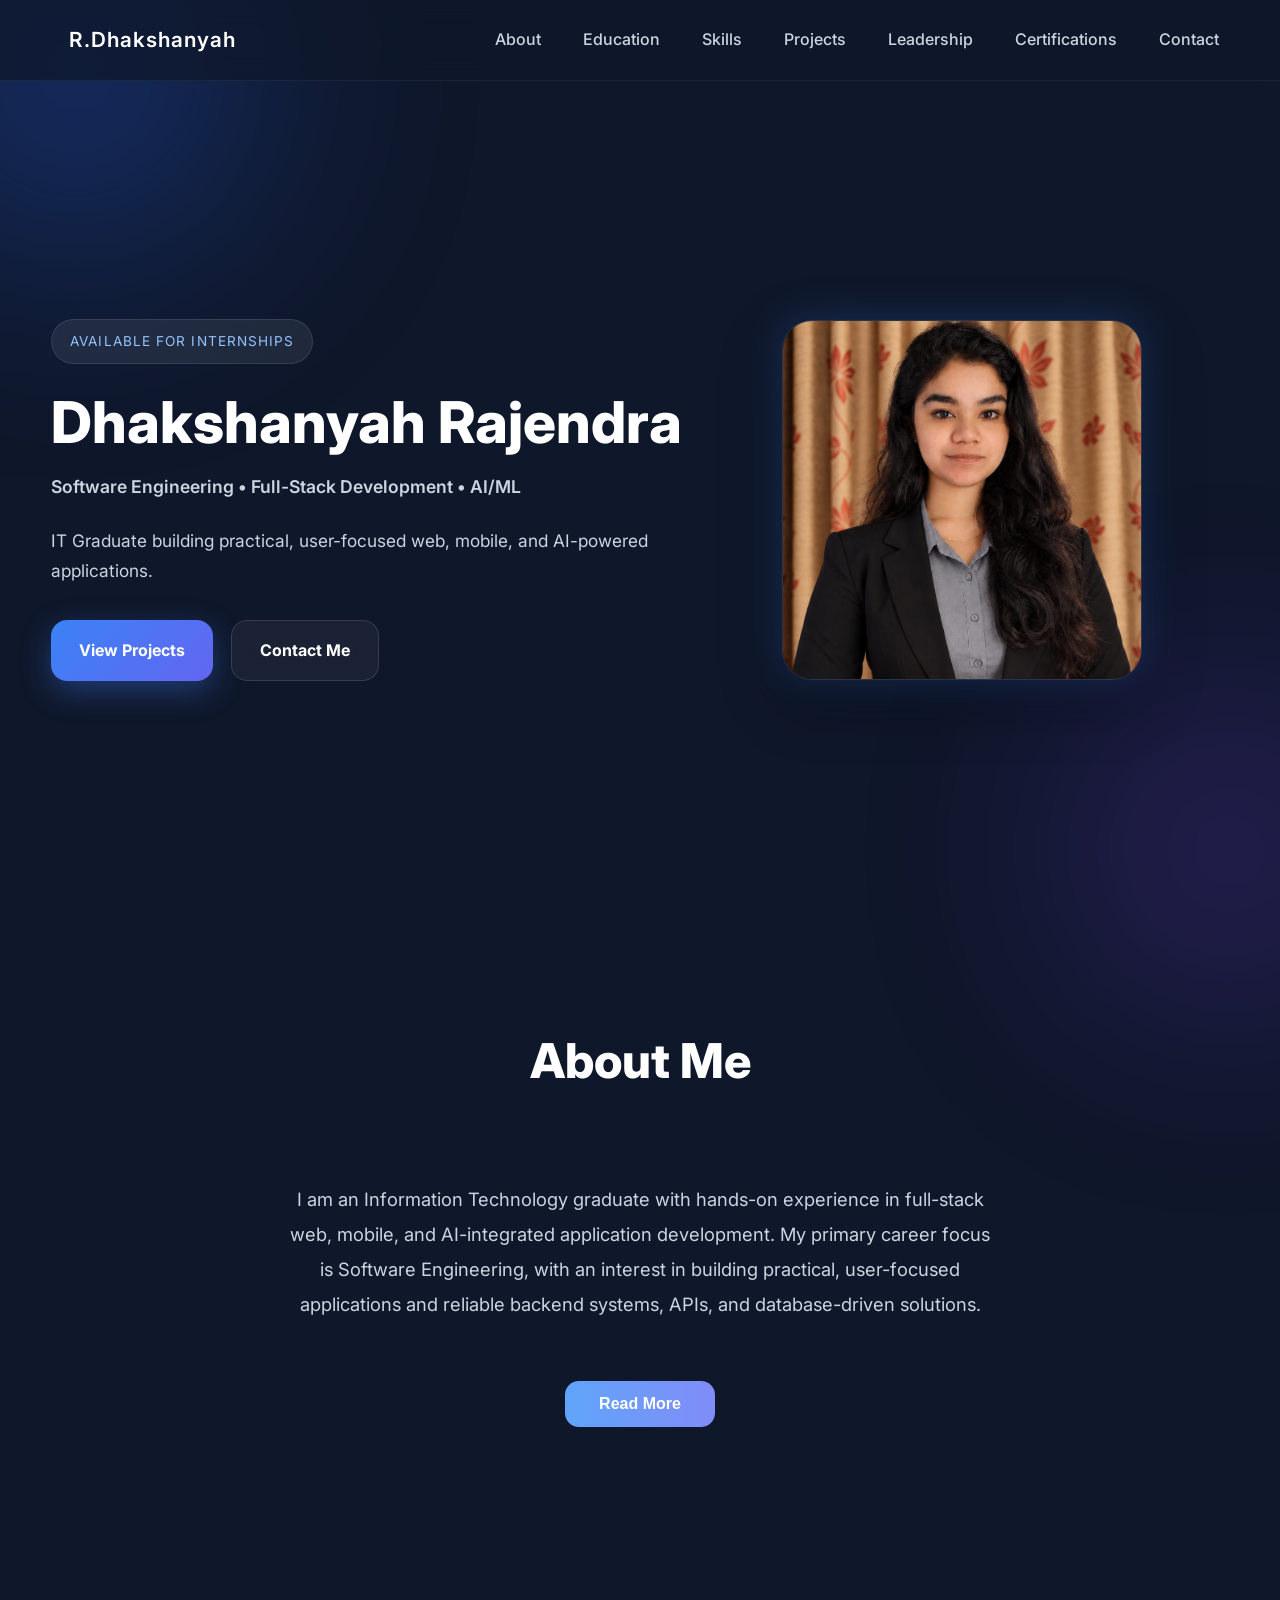
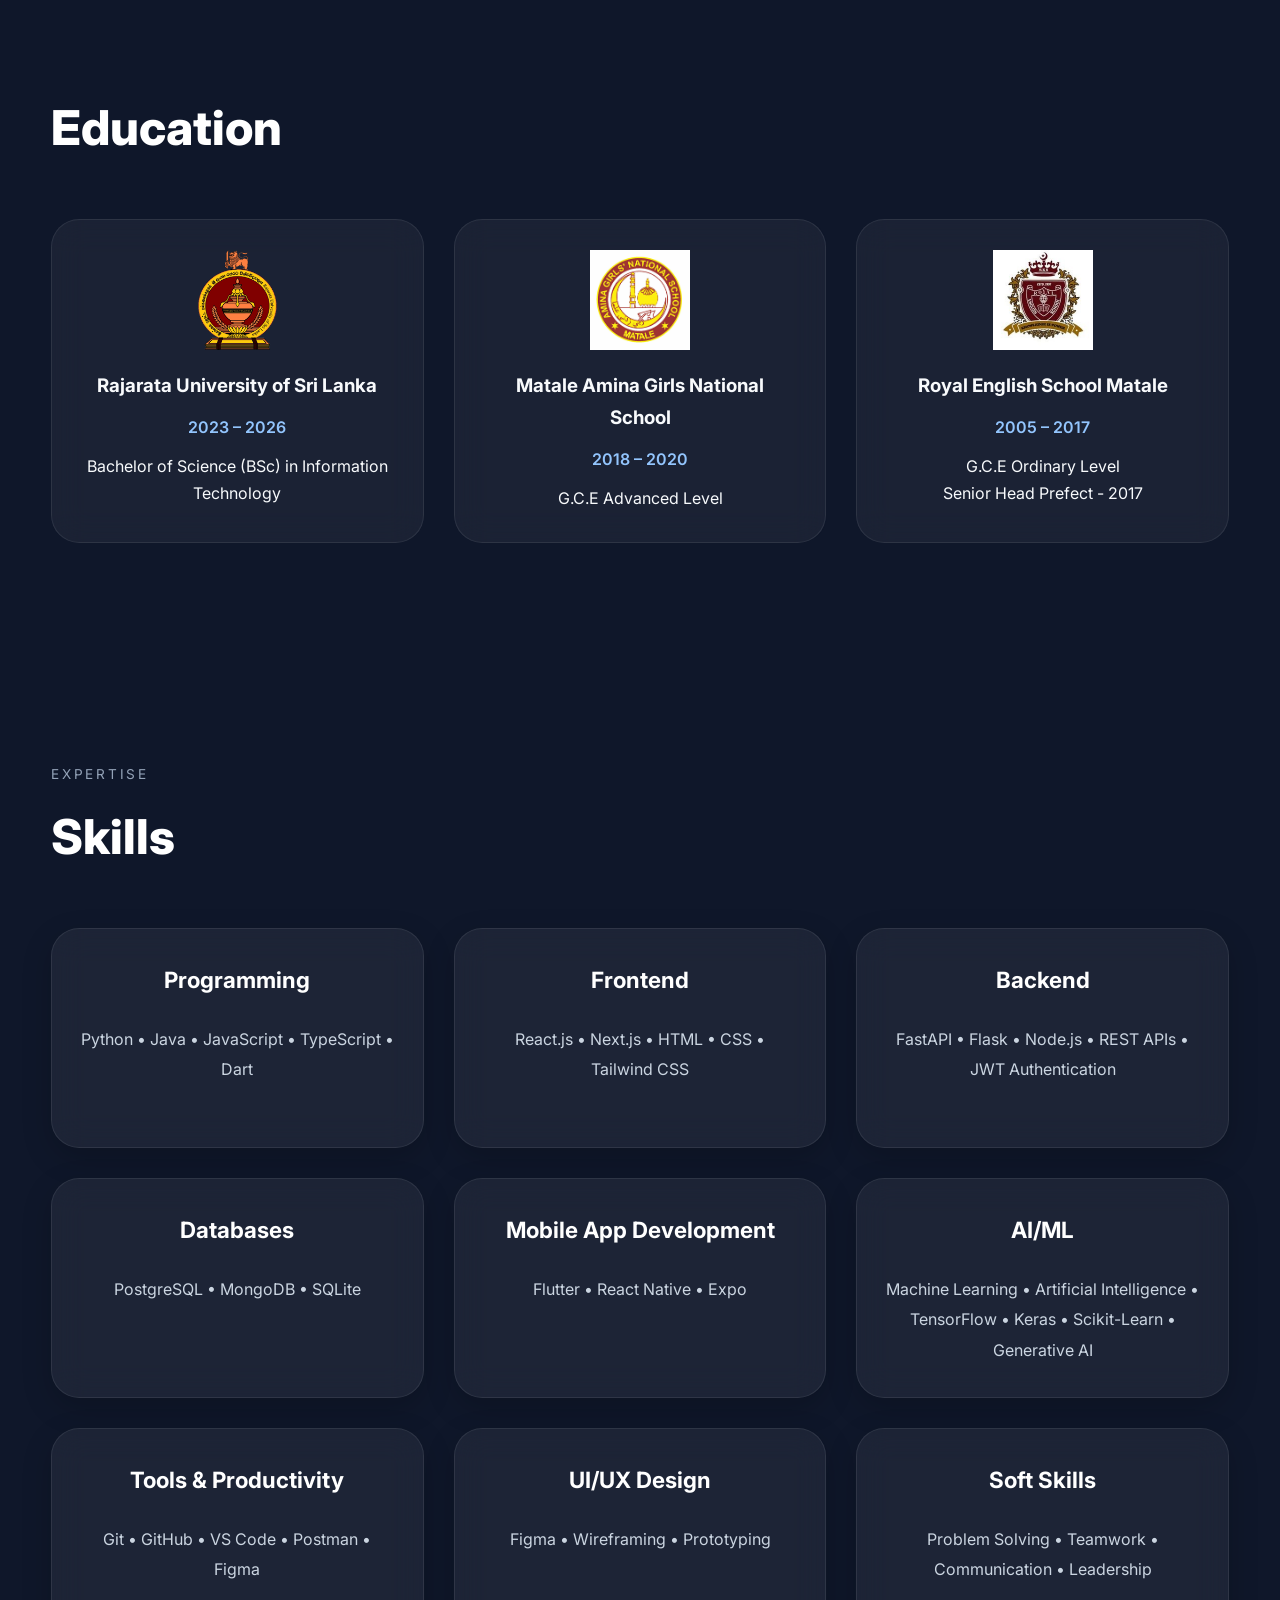
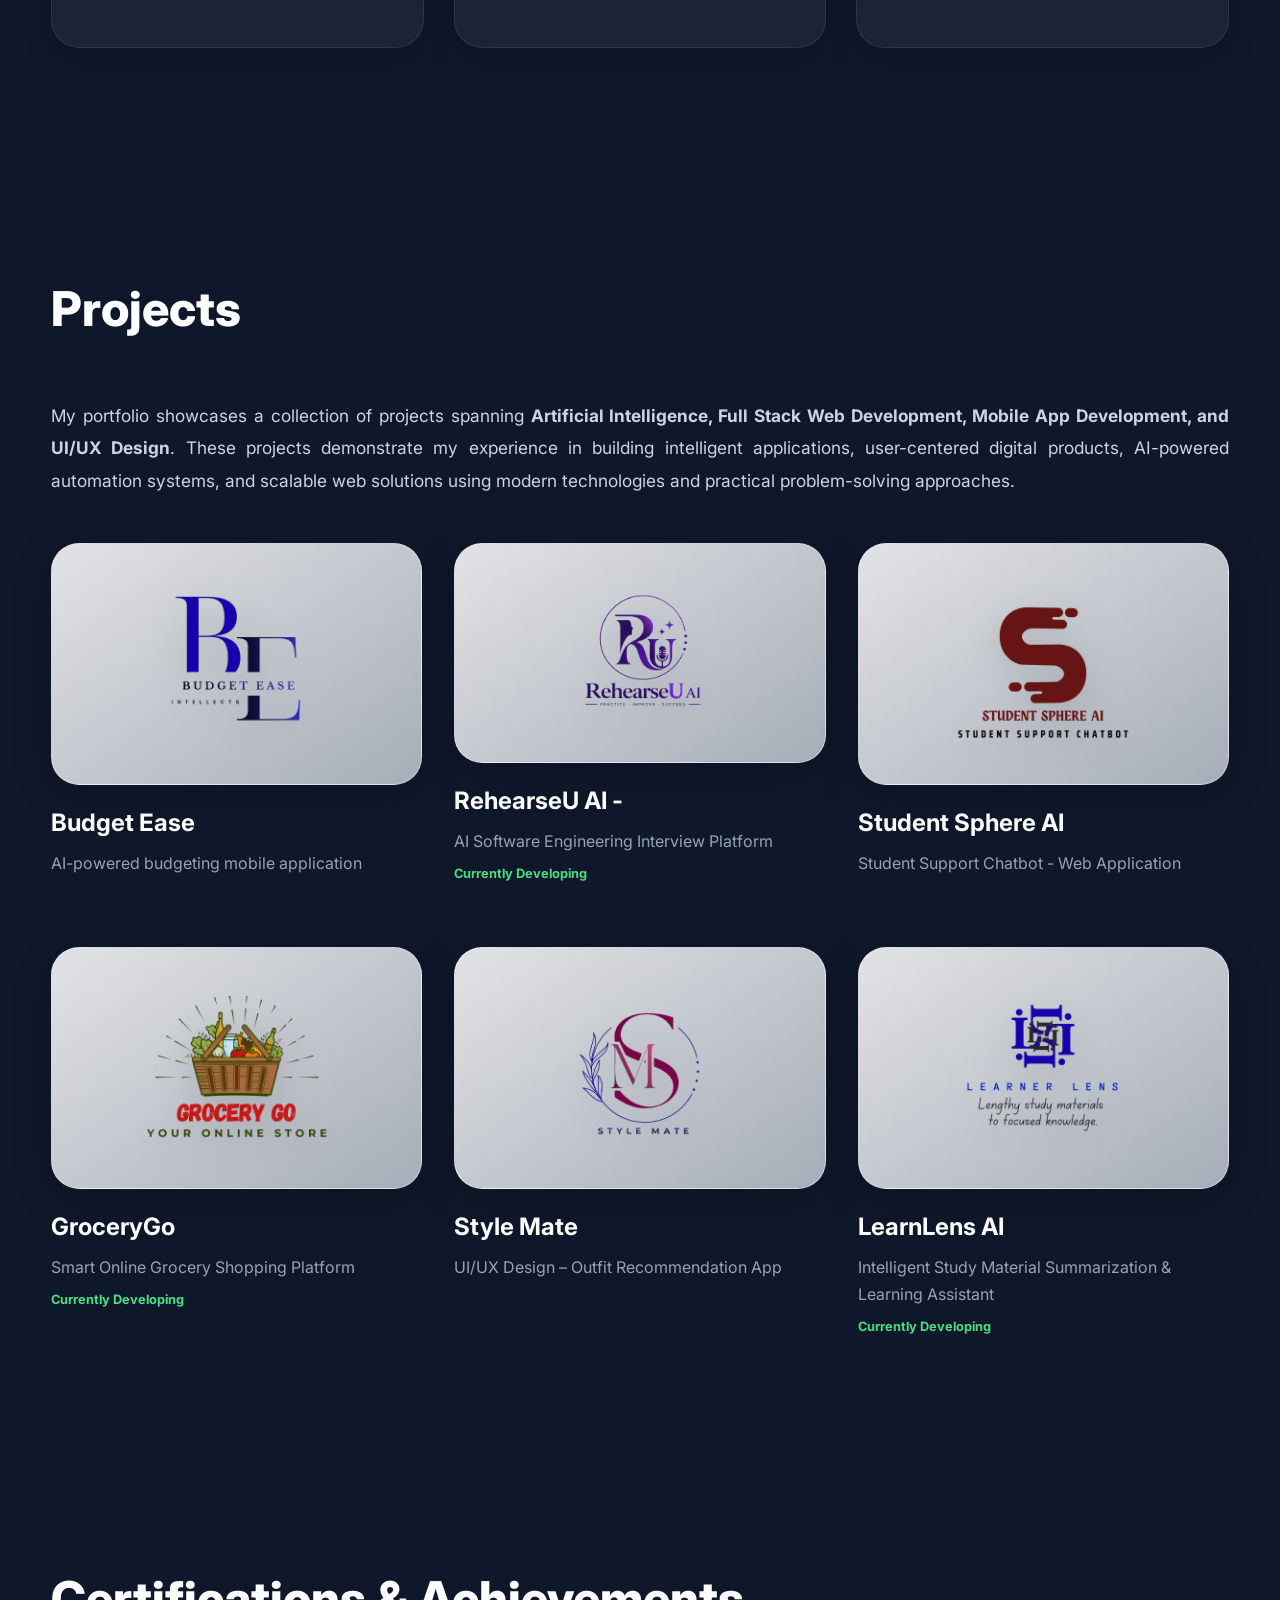
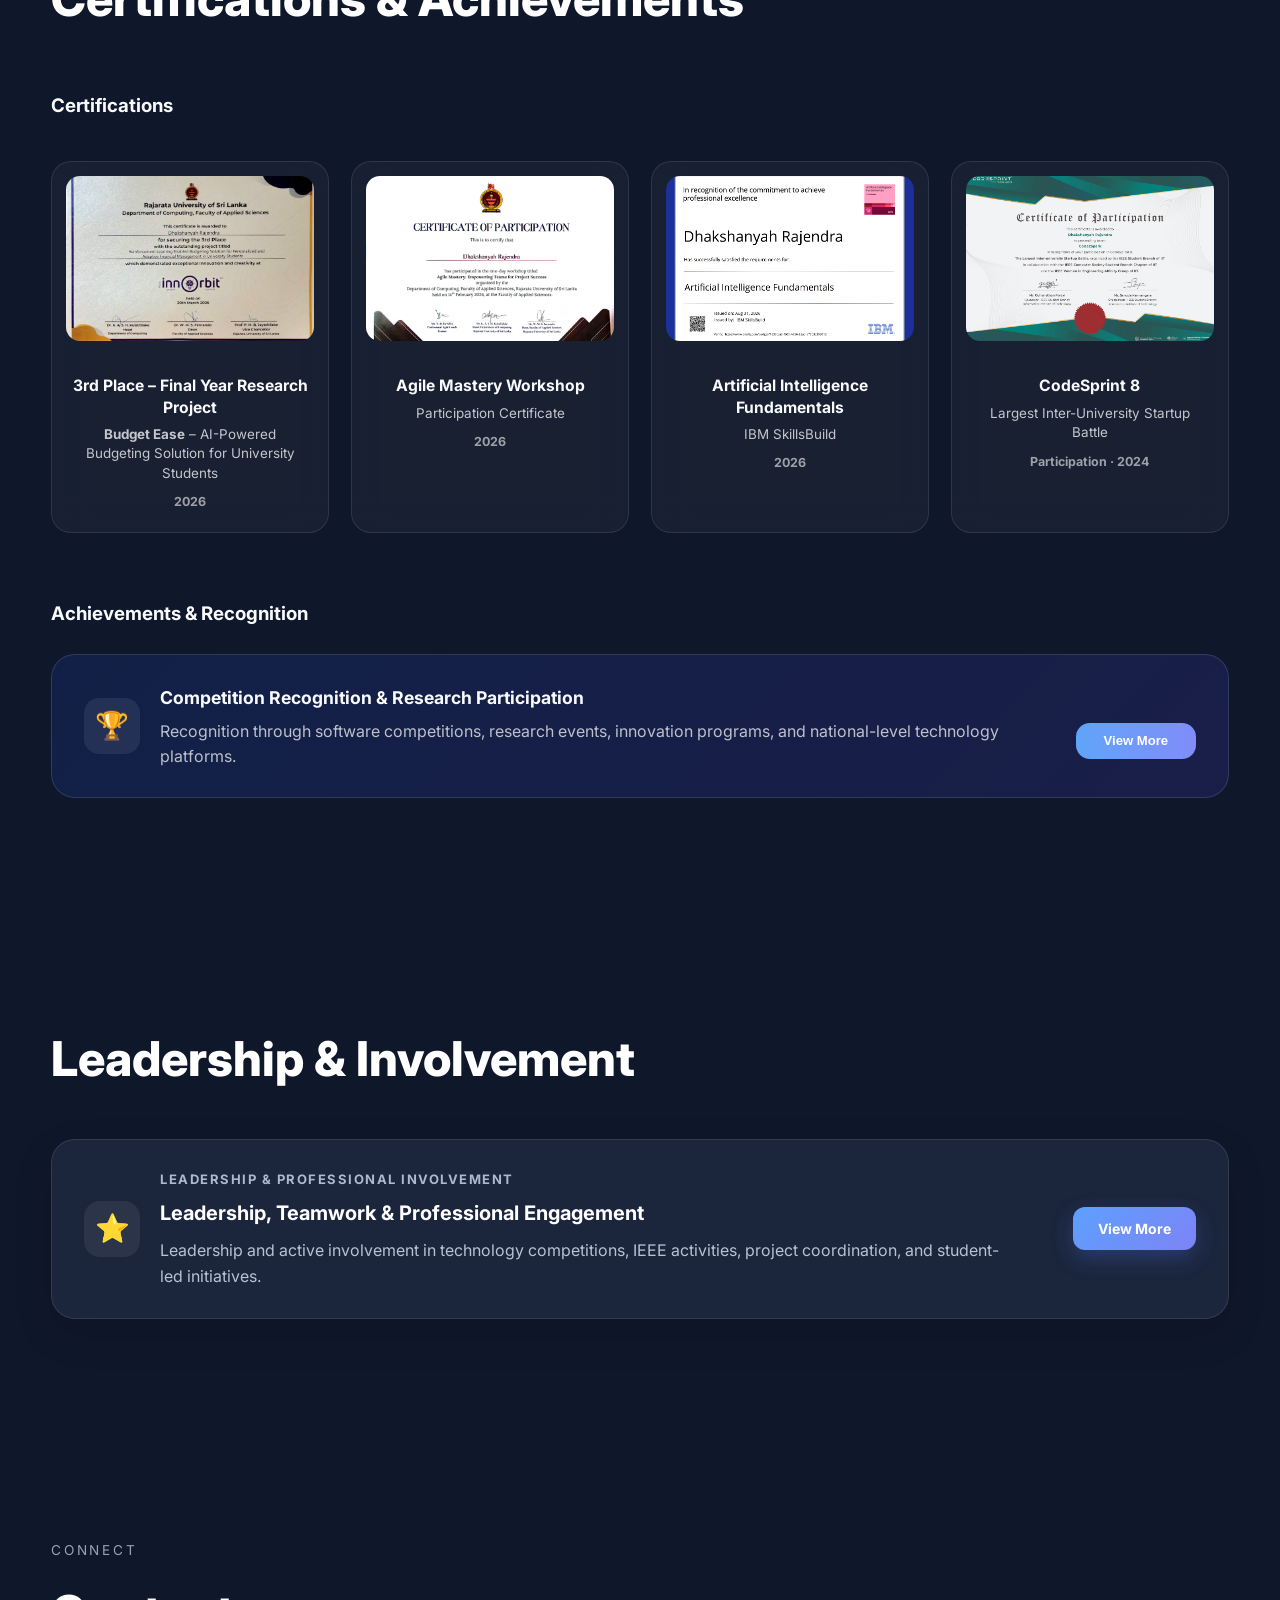
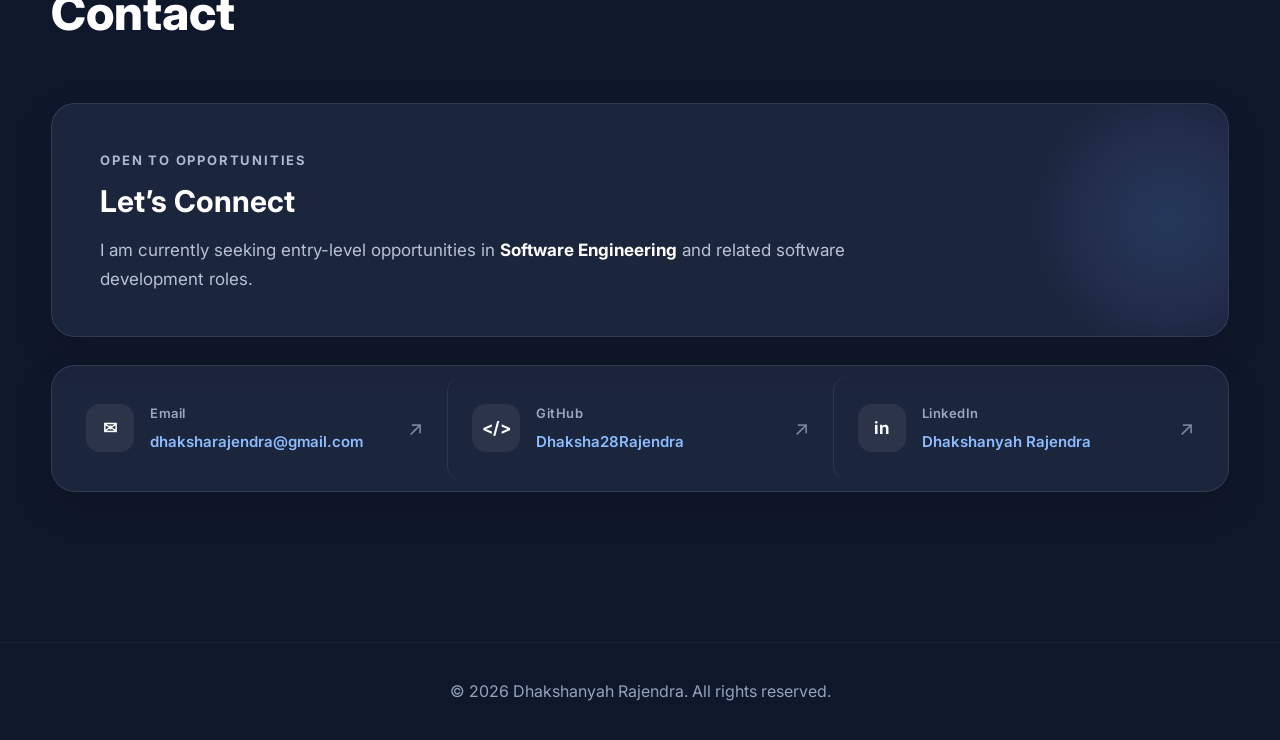
==== commit 111ebbc4: "Add files via upload" ====
--- a/index.html
+++ b/index.html
@@ -396,14 +396,24 @@
         </article>
 
         <article class="project-tile"
-data-aos="fade-up" onclick="openProject('styleMate')">
+data-aos="fade-up"
+onclick="openProject('rehearseU')">
+
   <div class="project-image-box">
-    <img src="images/Style_Mate_Logo.png" alt="Style Mate cover" />
+    <img
+      src="images/RehearseULogo.png"
+      alt="RehearseU AI cover"
+    />
   </div>
+
   <div class="project-title-box">
-    <h3>Style Mate</h3>
-    <p>UI/UX Design – Outfit Recommendation App</p>
+    <h3>RehearseU AI - </h3>
+    <p>AI Software Engineering Interview Platform</p>
+    <p style="font-size:0.8rem; font-weight:700; color:#4ade80; margin-top:8px;">
+      Currently Developing
+    </p>
   </div>
+
 </article>
 
 <article class="project-tile"
@@ -424,26 +434,6 @@
 
 </article>
 
-<article class="project-tile"
-data-aos="fade-up"
-onclick="openProject('rehearseU')">
-
-  <div class="project-image-box">
-    <img
-      src="images/RehearseULogo.png"
-      alt="RehearseU AI cover"
-    />
-  </div>
-
-  <div class="project-title-box">
-    <h3>RehearseU AI</h3>
-    <p>AI Software Engineering Interview Platform</p>
-    <p style="font-size:0.8rem; font-weight:700; color:#4ade80; margin-top:8px;">
-      Currently Developing
-    </p>
-  </div>
-
-</article>
         <article class="project-tile"
 data-aos="fade-up" onclick="openProject('groceryGo')">
           <div class="project-image-box">
@@ -459,6 +449,17 @@
         </article>
 
 <article class="project-tile"
+data-aos="fade-up" onclick="openProject('styleMate')">
+  <div class="project-image-box">
+    <img src="images/Style_Mate_Logo.png" alt="Style Mate cover" />
+  </div>
+  <div class="project-title-box">
+    <h3>Style Mate</h3>
+    <p>UI/UX Design – Outfit Recommendation App</p>
+  </div>
+</article>
+
+<article class="project-tile"
 data-aos="fade-up"
 onclick="openProject('learnLens')">
 
@@ -1250,31 +1251,148 @@
 
 </section>
 
-  <section class="contact section" id="contact">
+  <!-- =========================================
+     CONTACT
+     ========================================= -->
+
+<section class="contact section" id="contact">
+
     <div class="container">
-      <div class="section-heading">
-        <p class="section-label">Connect</p>
-        <h2>Contact</h2>
-      </div>
-
-      <div class="contact-card" data-aos="fade-up">
-        <p>
-          <strong>Email:</strong>
-          <a href="mailto:dhaksharajendra@gmail.com">dhaksharajendra@gmail.com</a>
-        </p>
-        <p>
-          <strong>GitHub:</strong>
-          <a href="https://github.com/Dhaksha28Rajendra" target="_blank">Dhaksha28Rajendra</a>
-        </p>
-        <p>
-          <strong>LinkedIn:</strong>
-          <a href="https://www.linkedin.com/in/dhakshanyah-rajendra-3213b6315/" target="_blank">
-            Dhakshanyah Rajendra
-          </a>
-        </p>
-      </div>
-    </>
-  </section>
+
+        <!-- SECTION HEADING -->
+        <div class="section-heading">
+            <p class="section-label">Connect</p>
+            <h2>Contact</h2>
+        </div>
+
+
+        <!-- =========================================
+             CAREER / SEEKING CARD
+             ========================================= -->
+
+        <div class="contact-intro-card" data-aos="fade-up">
+
+            <div class="contact-intro-content">
+
+                <span class="contact-intro-label">
+                    OPEN TO OPPORTUNITIES
+                </span>
+
+                <h3>
+                    Let’s Connect
+                </h3>
+
+                <p>
+                    I am currently seeking entry-level opportunities in
+                    <strong>Software Engineering</strong> and related
+                    software development roles.
+                </p>
+
+            </div>
+
+            <div class="contact-intro-accent"></div>
+
+        </div>
+
+
+        <!-- =========================================
+             CONTACT LINKS
+             ========================================= -->
+
+        <div class="contact-links-card" data-aos="fade-up" data-aos-delay="100">
+
+            <!-- EMAIL -->
+
+            <a
+                href="mailto:dhaksharajendra@gmail.com"
+                class="contact-link"
+            >
+
+                <div class="contact-link-icon">
+                    ✉
+                </div>
+
+                <div class="contact-link-content">
+
+                    <span>Email</span>
+
+                    <strong>
+                        dhaksharajendra@gmail.com
+                    </strong>
+
+                </div>
+
+                <span class="contact-link-arrow">
+                    ↗
+                </span>
+
+            </a>
+
+
+            <!-- GITHUB -->
+
+            <a
+                href="https://github.com/Dhaksha28Rajendra"
+                target="_blank"
+                rel="noopener noreferrer"
+                class="contact-link"
+            >
+
+                <div class="contact-link-icon">
+                    &lt;/&gt;
+                </div>
+
+                <div class="contact-link-content">
+
+                    <span>GitHub</span>
+
+                    <strong>
+                        Dhaksha28Rajendra
+                    </strong>
+
+                </div>
+
+                <span class="contact-link-arrow">
+                    ↗
+                </span>
+
+            </a>
+
+
+            <!-- LINKEDIN -->
+
+            <a
+                href="https://www.linkedin.com/in/dhakshanyah-rajendra-3213b6315/"
+                target="_blank"
+                rel="noopener noreferrer"
+                class="contact-link"
+            >
+
+                <div class="contact-link-icon">
+                    in
+                </div>
+
+                <div class="contact-link-content">
+
+                    <span>LinkedIn</span>
+
+                    <strong>
+                        Dhakshanyah Rajendra
+                    </strong>
+
+                </div>
+
+                <span class="contact-link-arrow">
+                    ↗
+                </span>
+
+            </a>
+
+        </div>
+
+    </div>
+
+</section>
 
   <footer>
     <p>© 2026 Dhakshanyah Rajendra. All rights reserved.</p>
@@ -1678,6 +1796,8 @@
  </div>
     </div>
   </div>
+
+  
 <!-- STUDENT SPHERE AI PROJECT -->
 <div
 class="project-detail-panel"
--- a/style.css
+++ b/style.css
@@ -896,6 +896,7 @@
 
 .project-title-box{
   padding-top:18px;
+  min-height: 130px;
 }
 
 .project-title-box h3{
@@ -3067,4 +3068,367 @@
         margin-bottom: 15px;
     }
 
+}
+
+/* =========================================
+   CONTACT SECTION
+   ========================================= */
+
+.contact {
+    position: relative;
+}
+
+
+/* =========================================
+   CONTACT INTRO / SEEKING CARD
+   ========================================= */
+
+.contact-intro-card {
+    position: relative;
+
+    display: flex;
+    align-items: center;
+
+    min-height: 230px;
+
+    margin-bottom: 28px;
+    padding: 42px 48px;
+
+    background: rgba(31, 42, 66, 0.78);
+
+    border: 1px solid rgba(255, 255, 255, 0.10);
+
+    border-radius: 24px;
+
+    overflow: hidden;
+
+    box-shadow:
+        0 15px 40px rgba(0, 0, 0, 0.12);
+
+    transition:
+        transform 0.35s ease,
+        border-color 0.35s ease,
+        box-shadow 0.35s ease;
+}
+
+
+/* subtle interactive hover */
+
+.contact-intro-card:hover {
+    transform: translateY(-4px);
+
+    border-color: rgba(102, 153, 255, 0.35);
+
+    box-shadow:
+        0 20px 50px rgba(0, 0, 0, 0.18);
+}
+
+
+/* CONTENT */
+
+.contact-intro-content {
+    position: relative;
+    z-index: 2;
+
+    max-width: 850px;
+}
+
+
+.contact-intro-label {
+    display: inline-block;
+
+    margin-bottom: 12px;
+
+    font-size: 13px;
+    font-weight: 700;
+
+    letter-spacing: 1.8px;
+
+    color: #aeb9d0;
+}
+
+
+.contact-intro-content h3 {
+    margin: 0 0 15px;
+
+    font-size: 30px;
+    font-weight: 700;
+
+    line-height: 1.25;
+
+    color: #ffffff;
+}
+
+
+.contact-intro-content p {
+    margin: 0;
+
+    max-width: 800px;
+
+    font-size: 17px;
+    line-height: 1.7;
+
+    color: #b9c2d5;
+}
+
+
+.contact-intro-content strong {
+    color: #ffffff;
+}
+
+
+/* =========================================
+   DECORATIVE INTERACTIVE ACCENT
+   ========================================= */
+
+.contact-intro-accent {
+    position: absolute;
+
+    right: -80px;
+    top: 50%;
+
+    width: 280px;
+    height: 280px;
+
+    transform: translateY(-50%);
+
+    border-radius: 50%;
+
+    background:
+        radial-gradient(
+            circle,
+            rgba(94, 160, 255, 0.16) 0%,
+            rgba(125, 131, 245, 0.08) 45%,
+            transparent 70%
+        );
+
+    transition:
+        transform 0.5s ease,
+        opacity 0.5s ease;
+}
+
+
+.contact-intro-card:hover .contact-intro-accent {
+    transform: translateY(-50%) scale(1.15);
+
+    opacity: 1.3;
+}
+
+
+/* =========================================
+   CONTACT LINKS CARD
+   ========================================= */
+
+.contact-links-card {
+    display: grid;
+
+    grid-template-columns:
+        repeat(3, 1fr);
+
+    gap: 0;
+
+    padding: 10px;
+
+    background: rgba(31, 42, 66, 0.78);
+
+    border: 1px solid rgba(255, 255, 255, 0.10);
+
+    border-radius: 24px;
+
+    box-shadow:
+        0 15px 40px rgba(0, 0, 0, 0.12);
+}
+
+
+/* =========================================
+   INDIVIDUAL CONTACT LINK
+   ========================================= */
+
+.contact-link {
+    position: relative;
+
+    display: flex;
+    align-items: center;
+
+    gap: 16px;
+
+    min-height: 105px;
+
+    padding: 22px 24px;
+
+    text-decoration: none;
+
+    border-radius: 16px;
+
+    transition:
+        background 0.3s ease,
+        transform 0.3s ease;
+}
+
+
+.contact-link:hover {
+    background: rgba(255, 255, 255, 0.055);
+
+    transform: translateY(-2px);
+}
+
+
+/* =========================================
+   CONTACT ICON
+   ========================================= */
+
+.contact-link-icon {
+    width: 48px;
+    height: 48px;
+
+    flex-shrink: 0;
+
+    display: flex;
+    align-items: center;
+    justify-content: center;
+
+    border-radius: 14px;
+
+    background: rgba(255, 255, 255, 0.07);
+
+    color: #ffffff;
+
+    font-size: 17px;
+    font-weight: 700;
+
+    transition:
+        background 0.3s ease,
+        transform 0.3s ease;
+}
+
+
+.contact-link:hover .contact-link-icon {
+    background: rgba(94, 160, 255, 0.18);
+
+    transform: scale(1.06);
+}
+
+
+/* =========================================
+   CONTACT TEXT
+   ========================================= */
+
+.contact-link-content {
+    display: flex;
+
+    flex-direction: column;
+
+    min-width: 0;
+}
+
+
+.contact-link-content span {
+    margin-bottom: 5px;
+
+    font-size: 13px;
+    font-weight: 600;
+
+    letter-spacing: 0.5px;
+
+    color: #9da8be;
+}
+
+
+.contact-link-content strong {
+    overflow: hidden;
+
+    font-size: 15px;
+    font-weight: 600;
+
+    color: #8dbdff;
+
+    text-overflow: ellipsis;
+    white-space: nowrap;
+}
+
+
+/* =========================================
+   ARROW
+   ========================================= */
+
+.contact-link-arrow {
+    margin-left: auto;
+
+    font-size: 20px;
+
+    color: #7f8ba3;
+
+    transition:
+        transform 0.3s ease,
+        color 0.3s ease;
+}
+
+
+.contact-link:hover .contact-link-arrow {
+    color: #8dbdff;
+
+    transform: translate(3px, -3px);
+}
+
+
+/* =========================================
+   DESKTOP DIVIDERS
+   ========================================= */
+
+.contact-link + .contact-link {
+    border-left: 1px solid rgba(255, 255, 255, 0.08);
+}
+
+
+/* =========================================
+   TABLET
+   ========================================= */
+
+@media (max-width: 900px) {
+
+    .contact-links-card {
+        grid-template-columns: 1fr;
+    }
+
+    .contact-link + .contact-link {
+        border-left: none;
+
+        border-top: 1px solid rgba(255, 255, 255, 0.08);
+    }
+
+}
+
+
+/* =========================================
+   MOBILE
+   ========================================= */
+
+@media (max-width: 600px) {
+
+    .contact-intro-card {
+        min-height: auto;
+
+        padding: 32px 26px;
+    }
+
+    .contact-intro-content h3 {
+        font-size: 25px;
+    }
+
+    .contact-intro-content p {
+        font-size: 15px;
+    }
+
+    .contact-intro-accent {
+        right: -140px;
+    }
+
+    .contact-link {
+        padding: 20px 16px;
+    }
+
+    .contact-link-content strong {
+        font-size: 14px;
+    }
+
 }
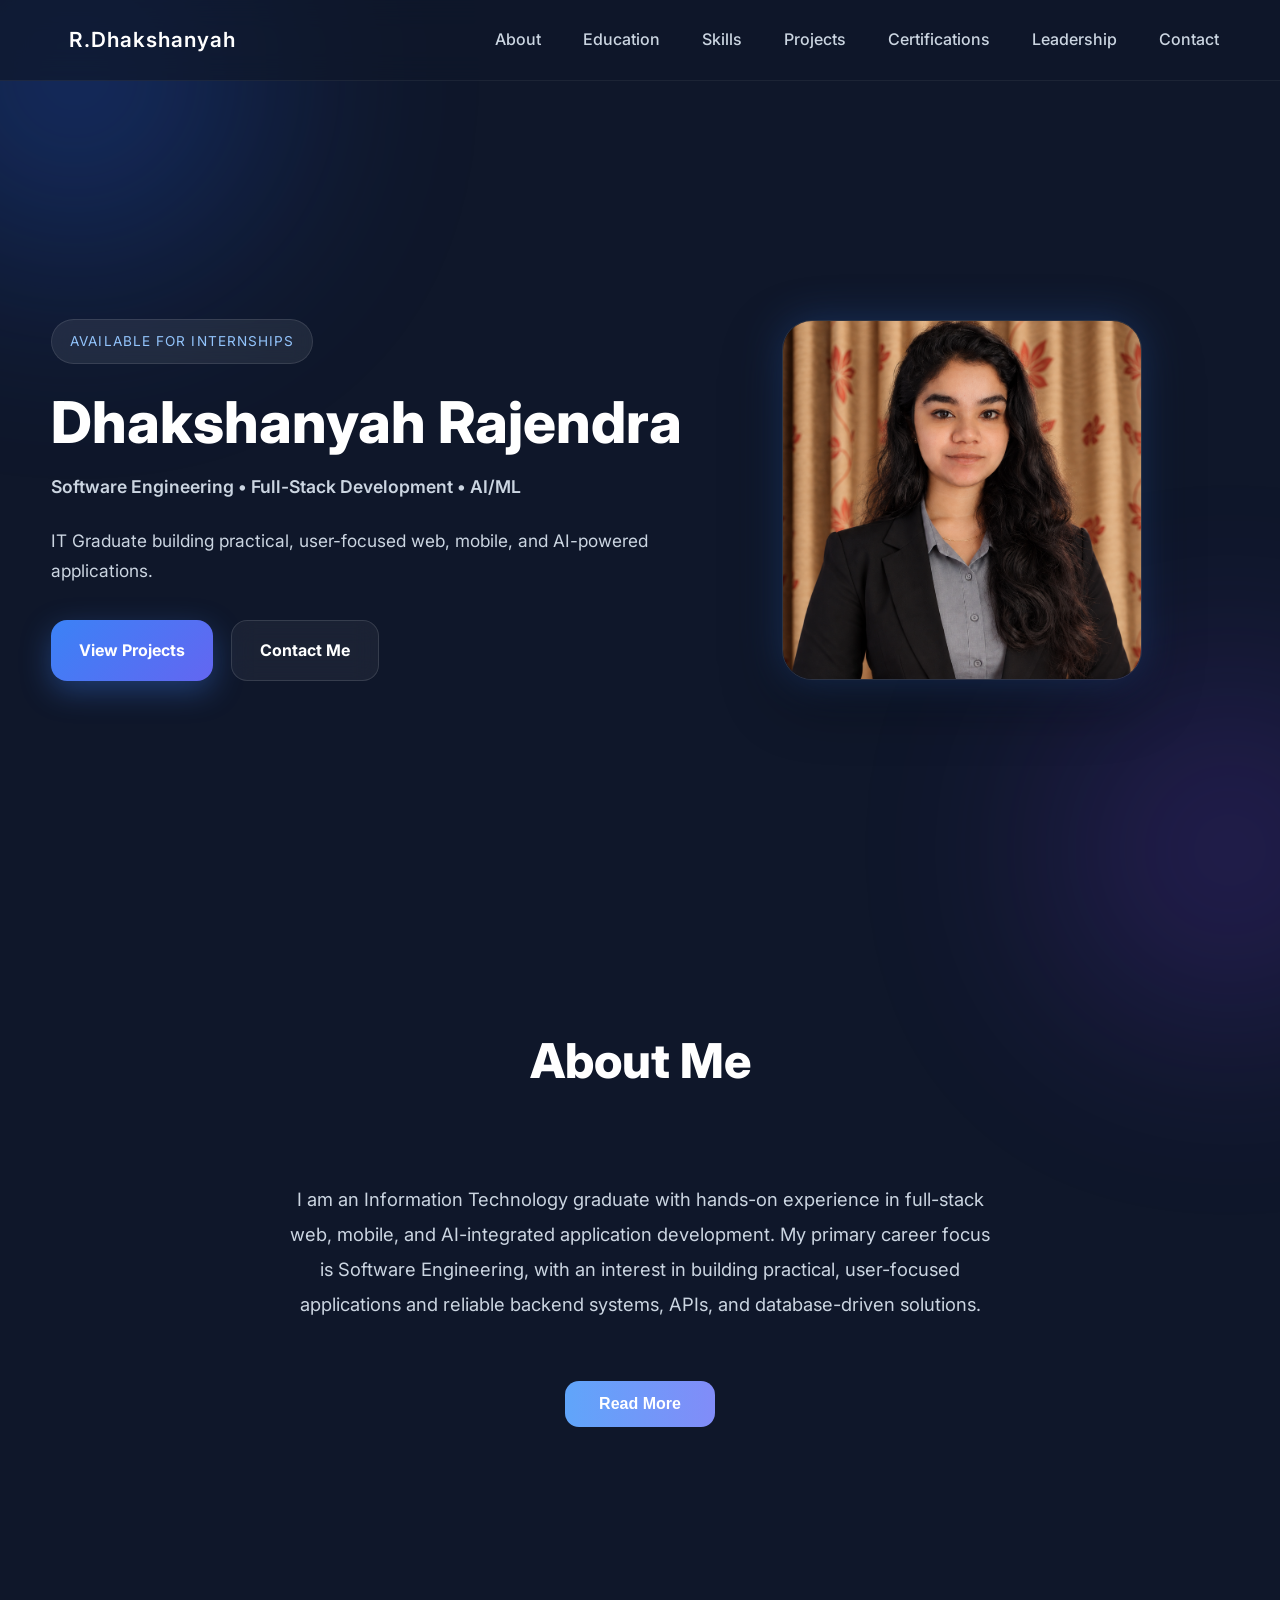
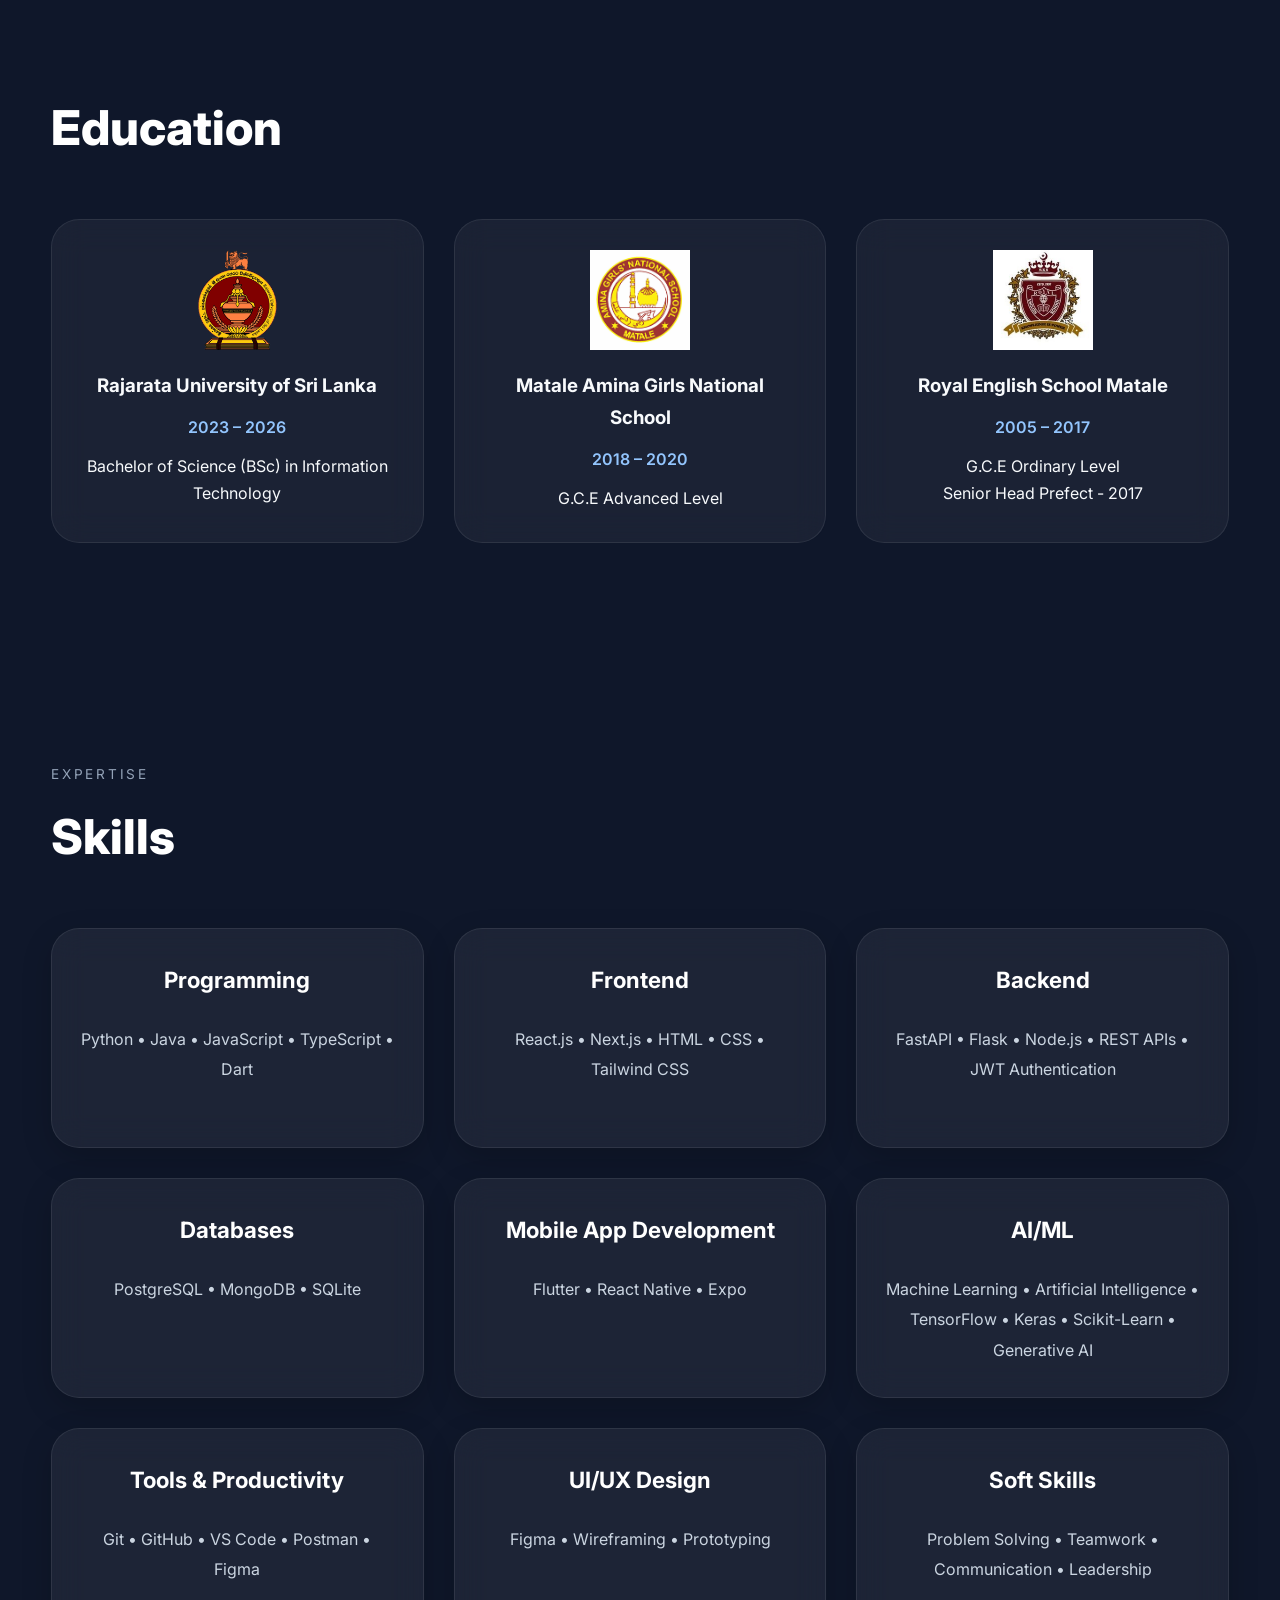
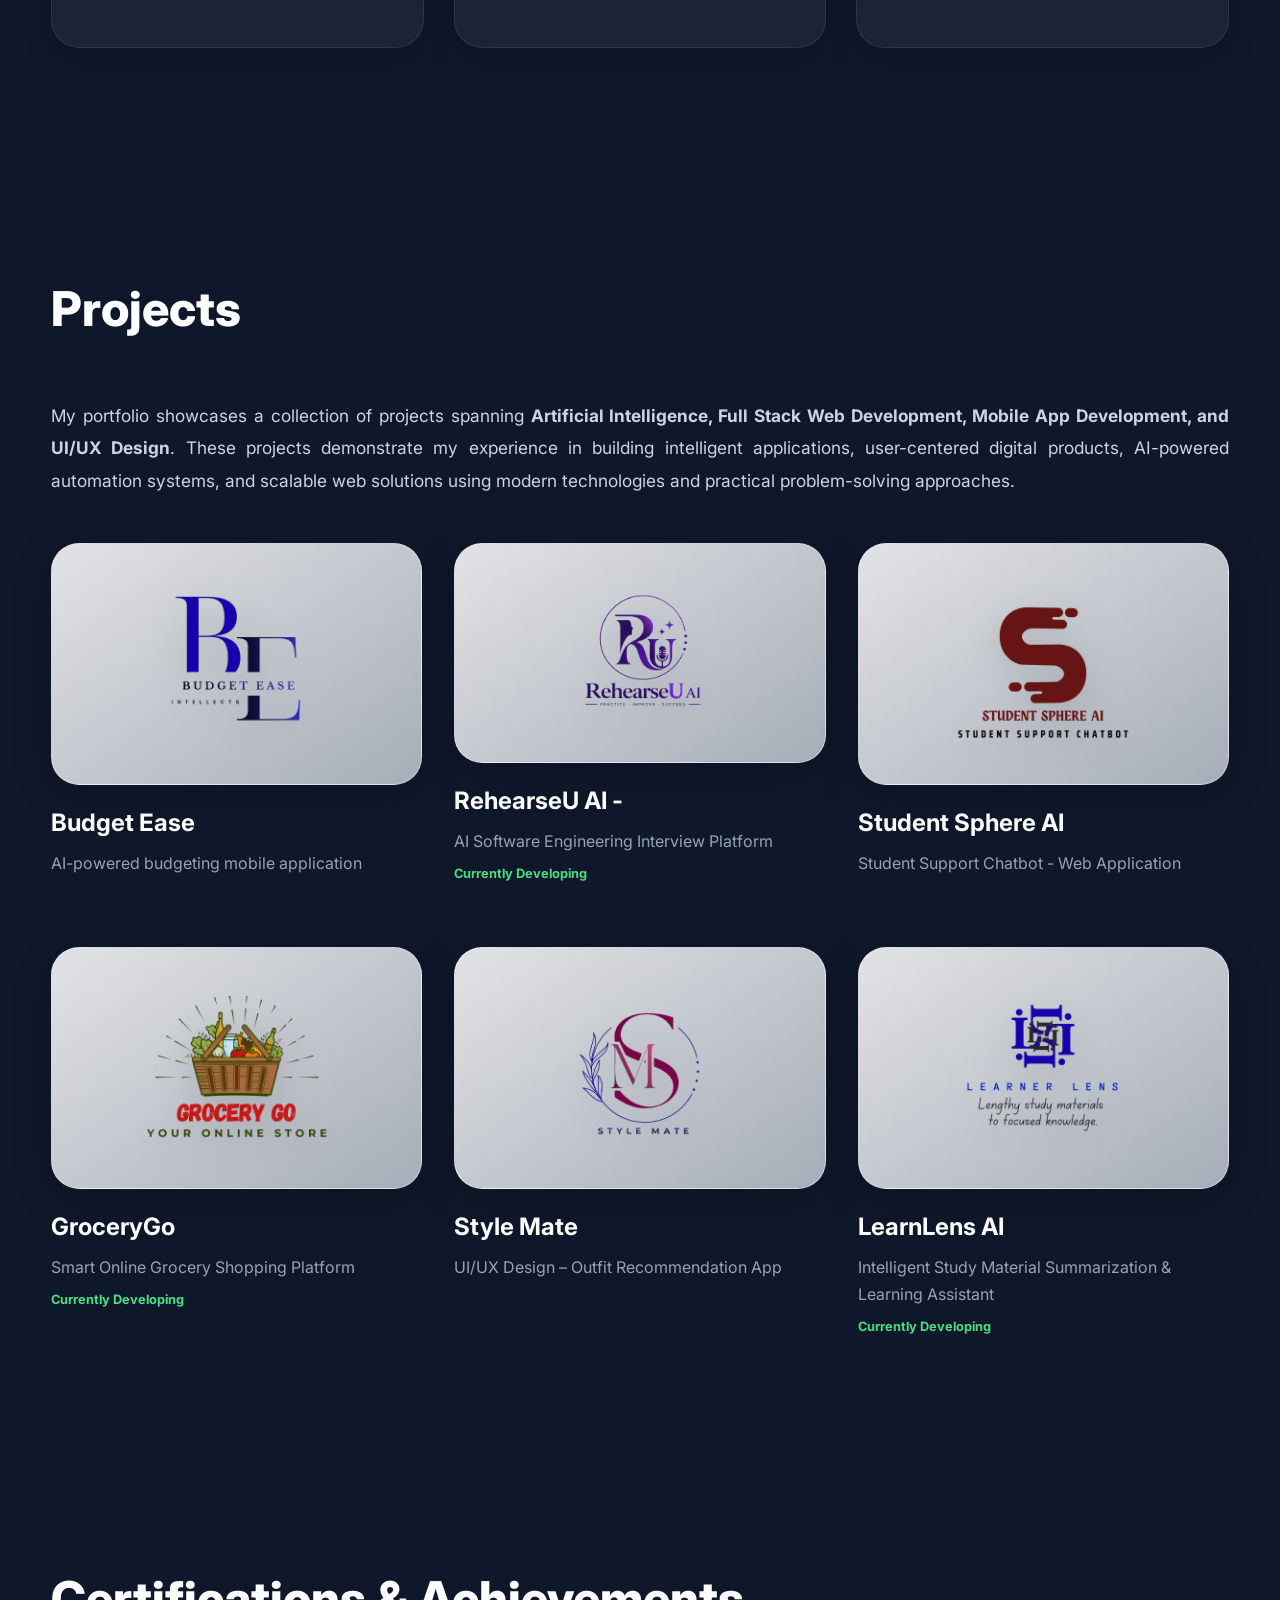
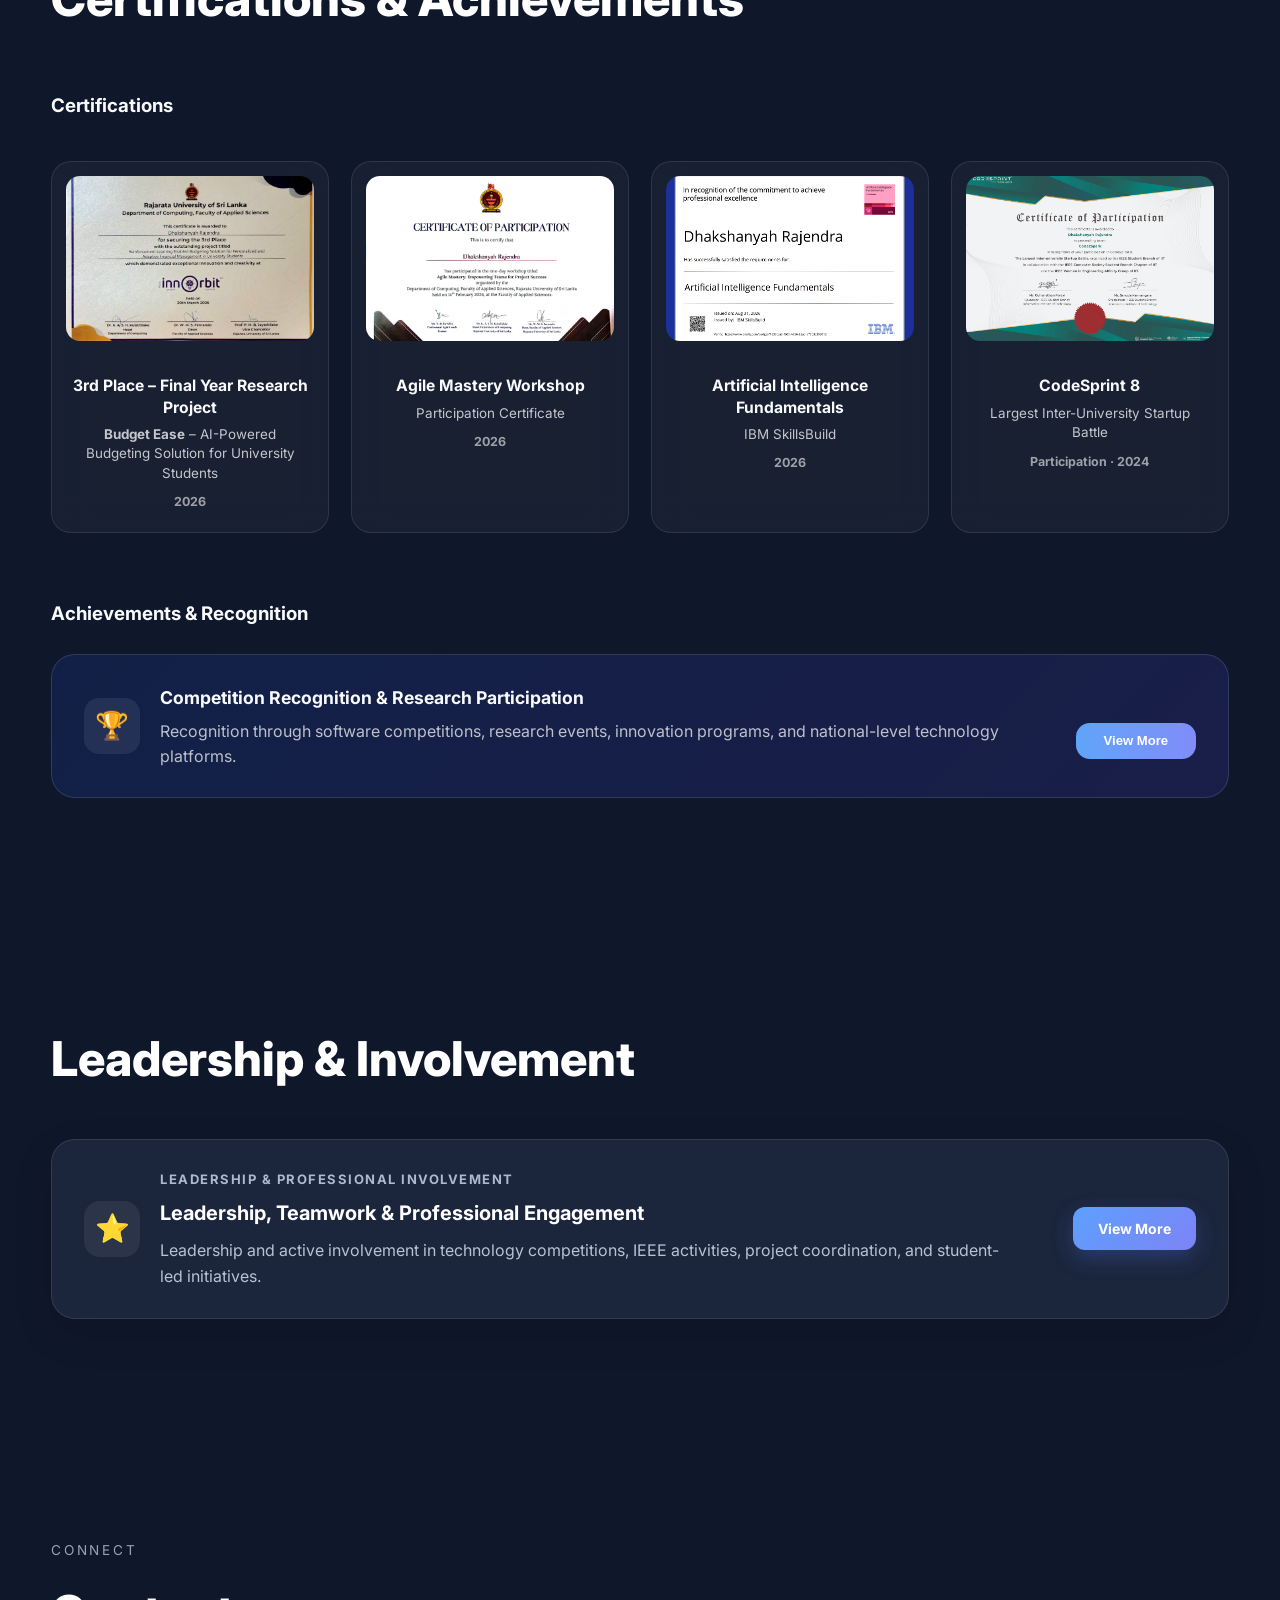
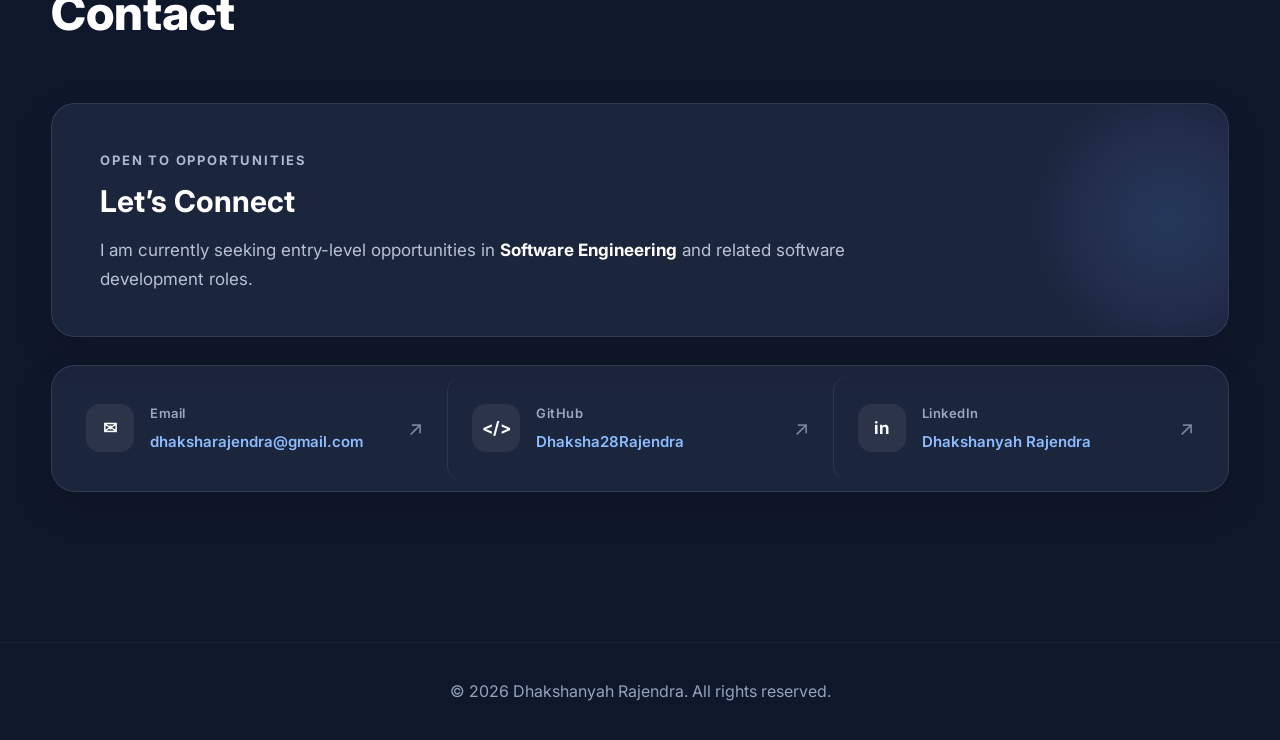
==== commit f955146b: "Add files via upload" ====
--- a/index.html
+++ b/index.html
@@ -49,8 +49,8 @@
     <li><a href="#education">Education</a></li>
     <li><a href="#skills">Skills</a></li>
     <li><a href="#projects">Projects</a></li>
+    <li><a href="#certifications">Certifications</a></li>
     <li><a href="#leadership">Leadership</a></li>
-    <li><a href="#certifications">Certifications</a></li>
     <li><a href="#contact">Contact</a></li>
 </ul>
 
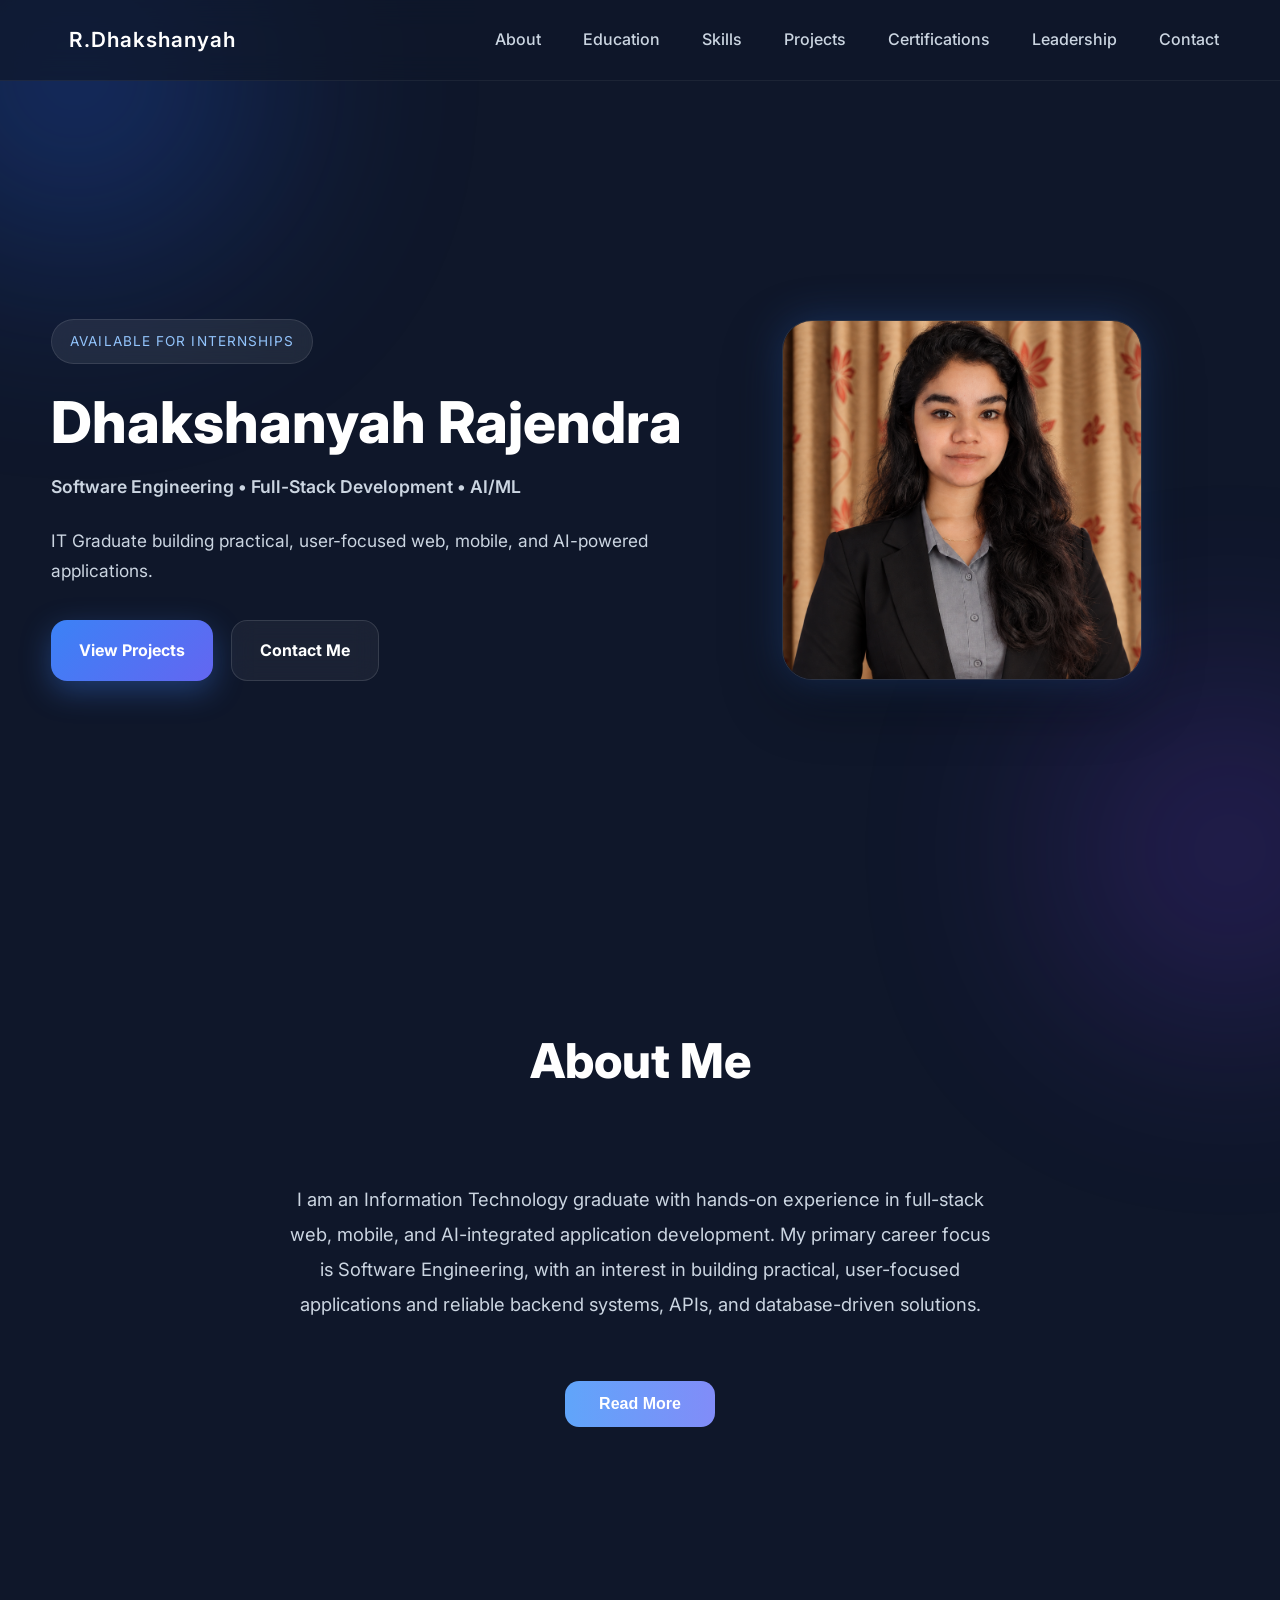
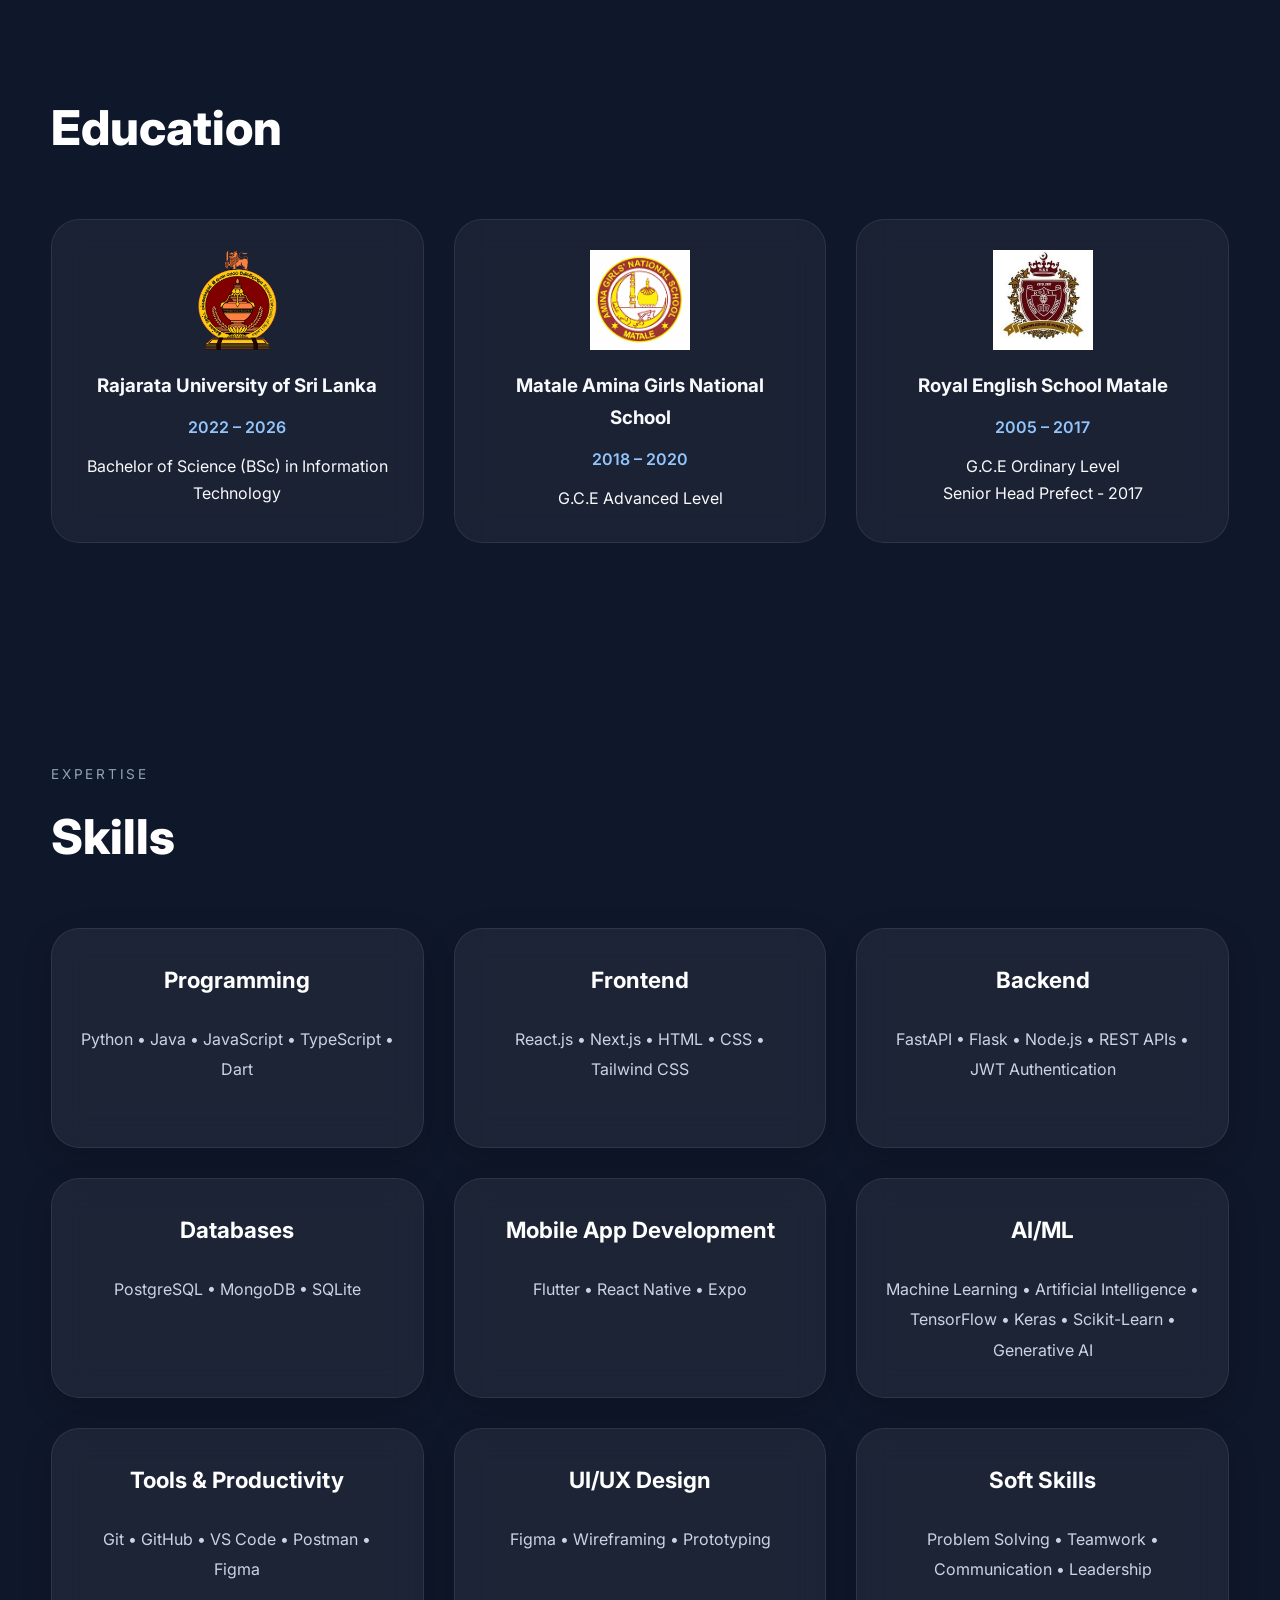
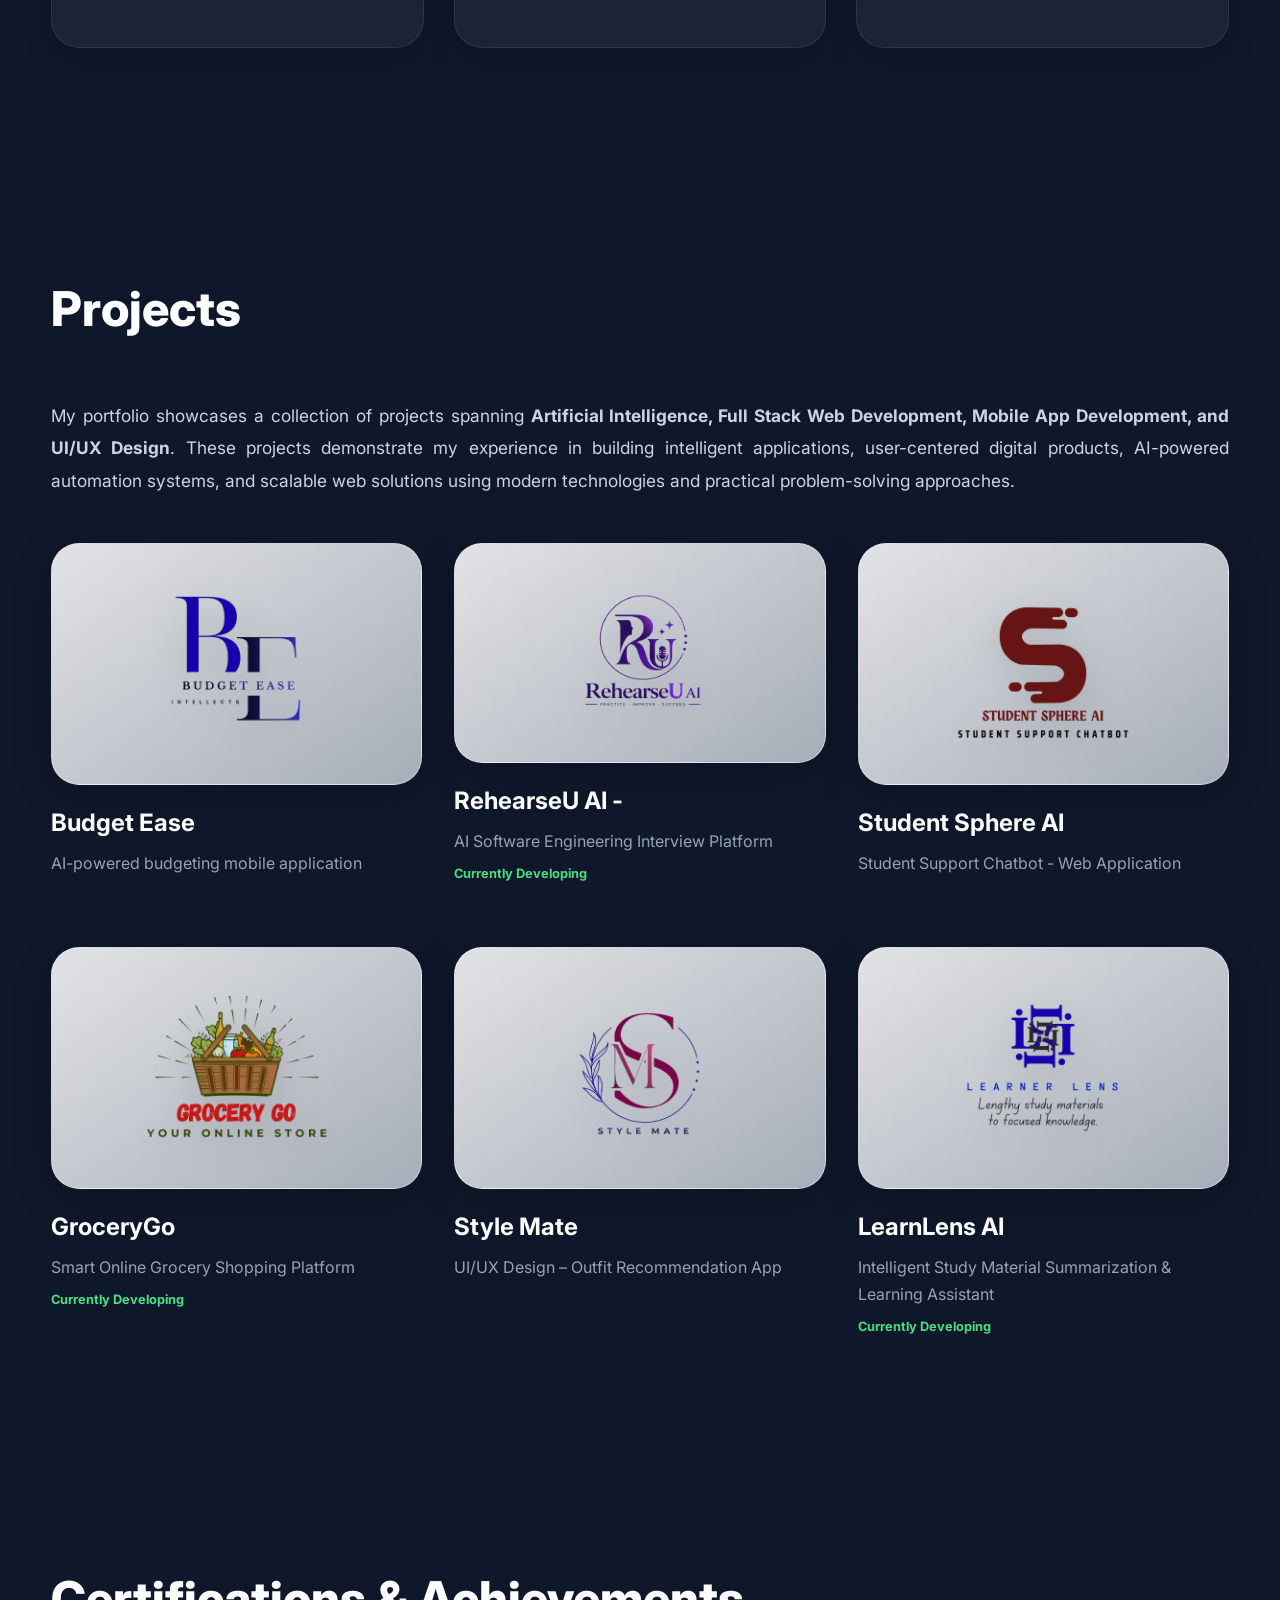
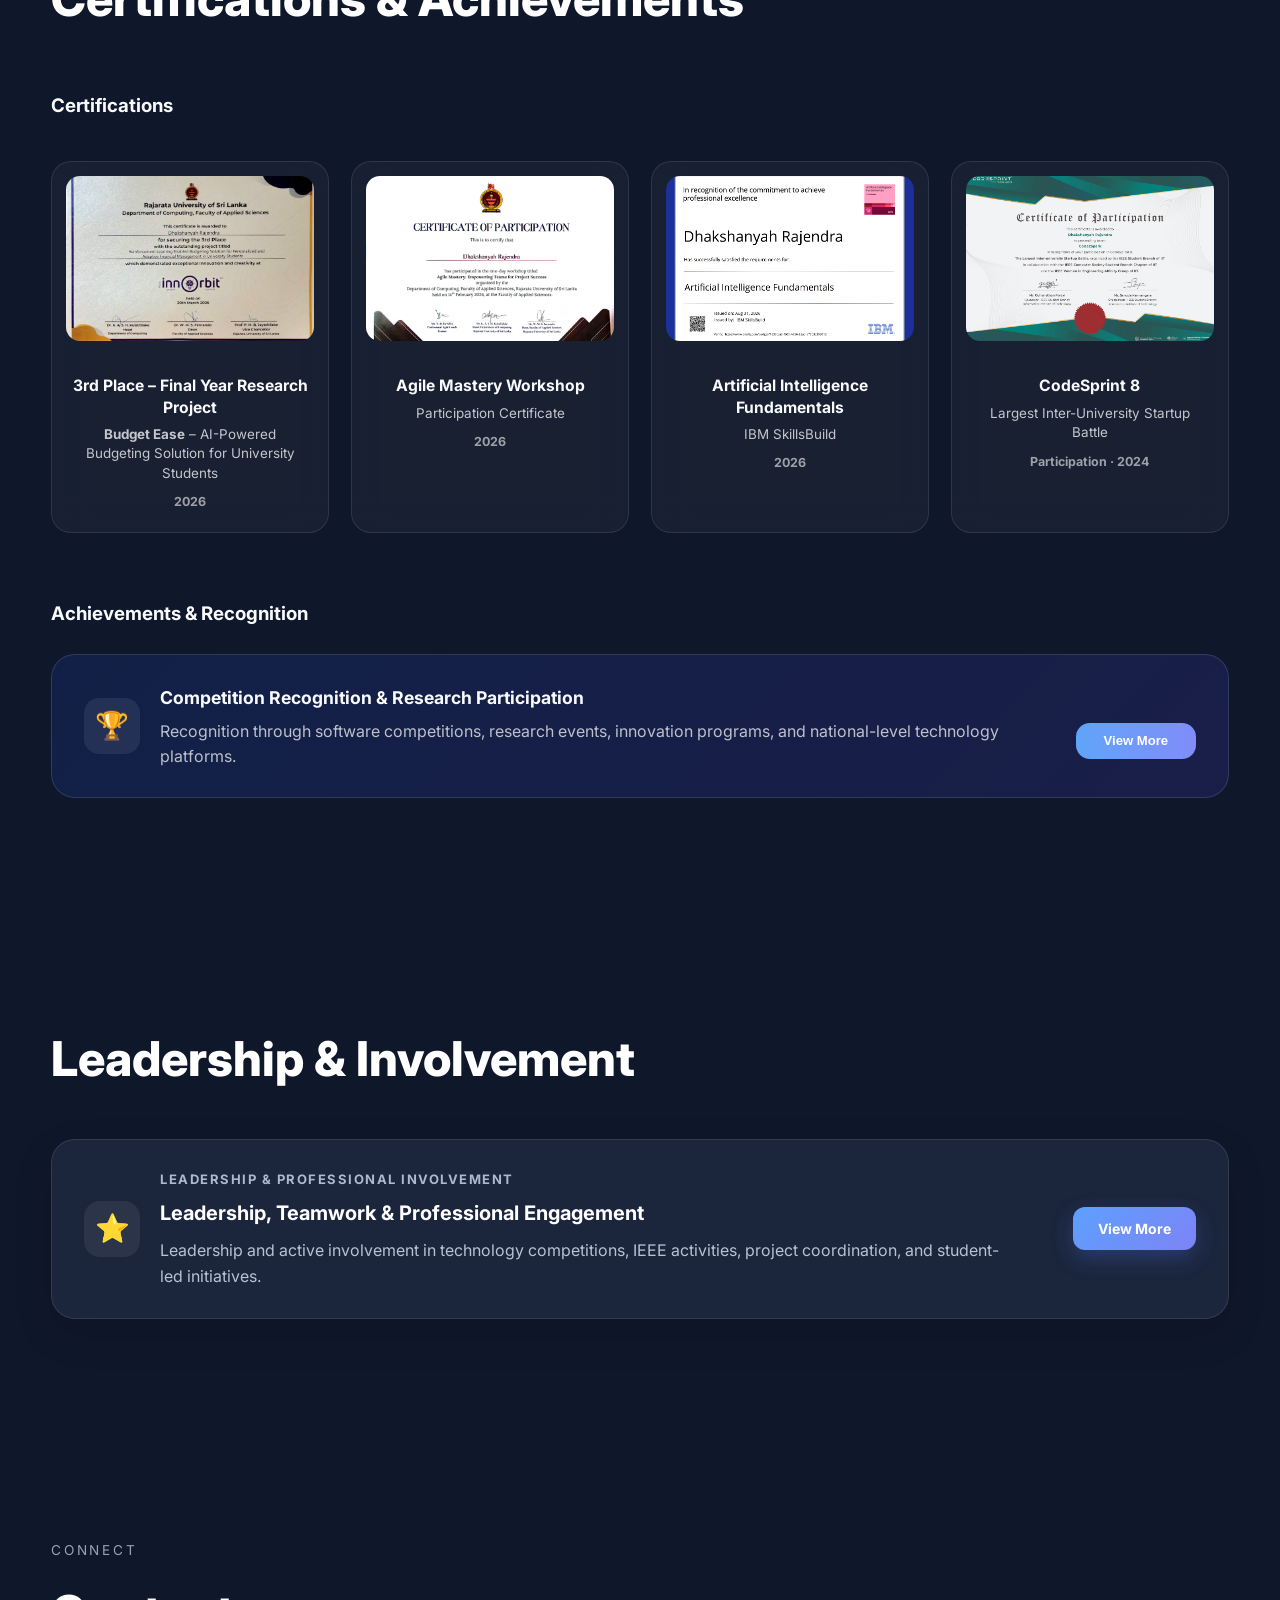
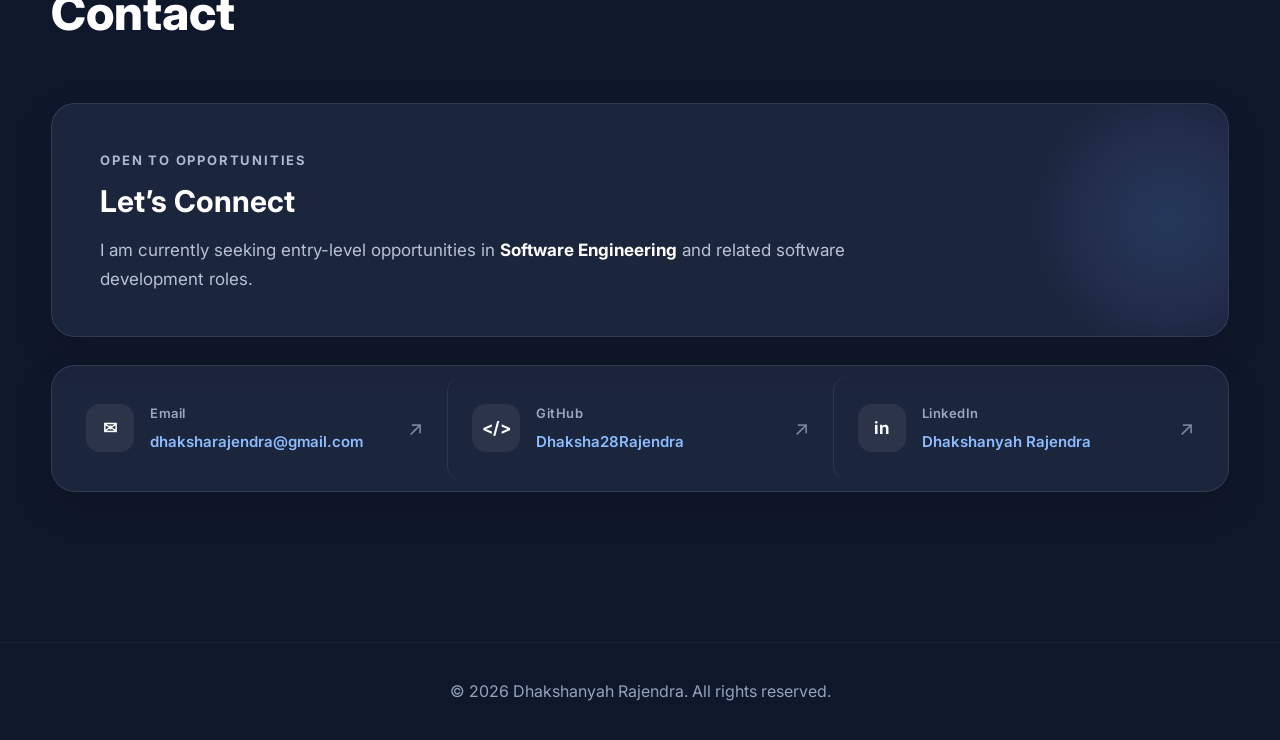
==== commit 9ecbb6de: "Update index.html" ====
--- a/index.html
+++ b/index.html
@@ -236,7 +236,7 @@
         <h3>Rajarata University of Sri Lanka</h3>
 
         <p class="education-year">
-          2023 – 2026
+          2022 – 2026
         </p>
 
         <p>
@@ -3042,4 +3042,4 @@
   <video id="overlayVideo" class="overlay-video-player" controls playsinline></video>
 </div>
 </body>
-</html>+</html>
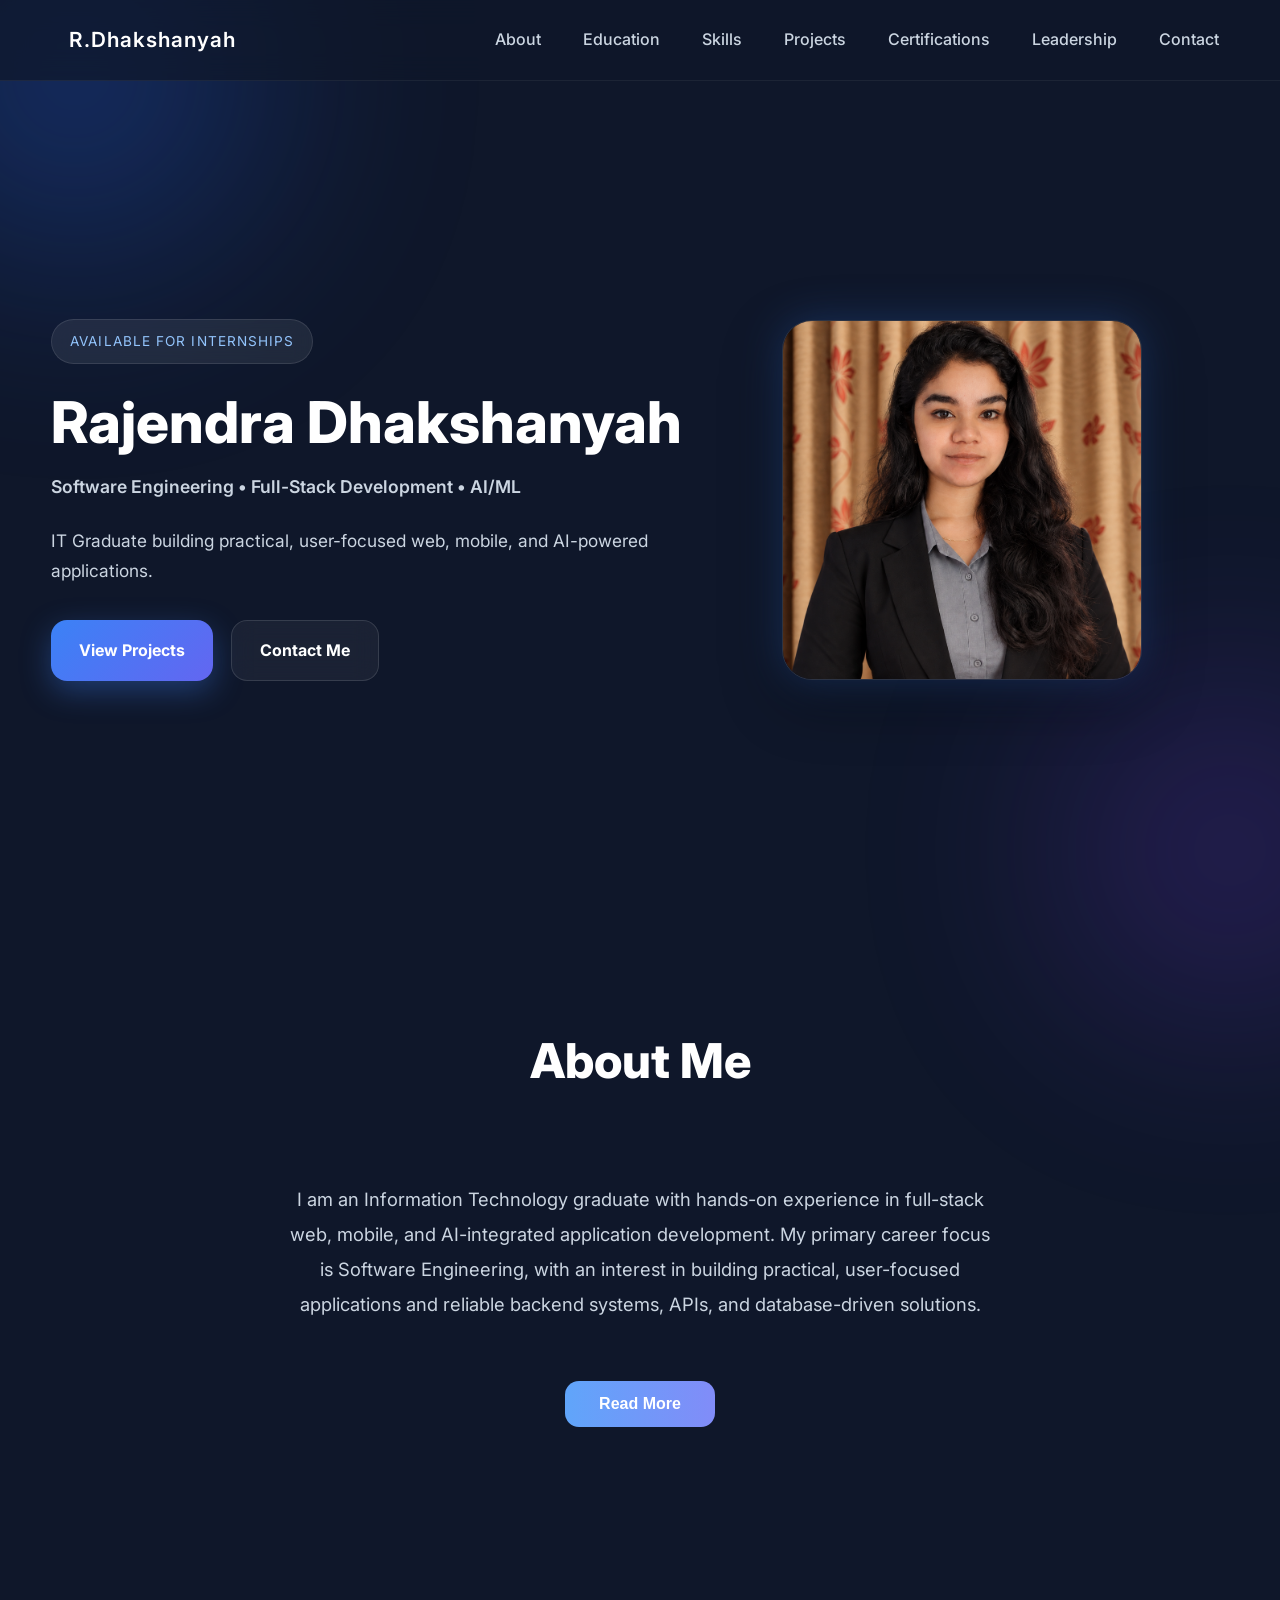
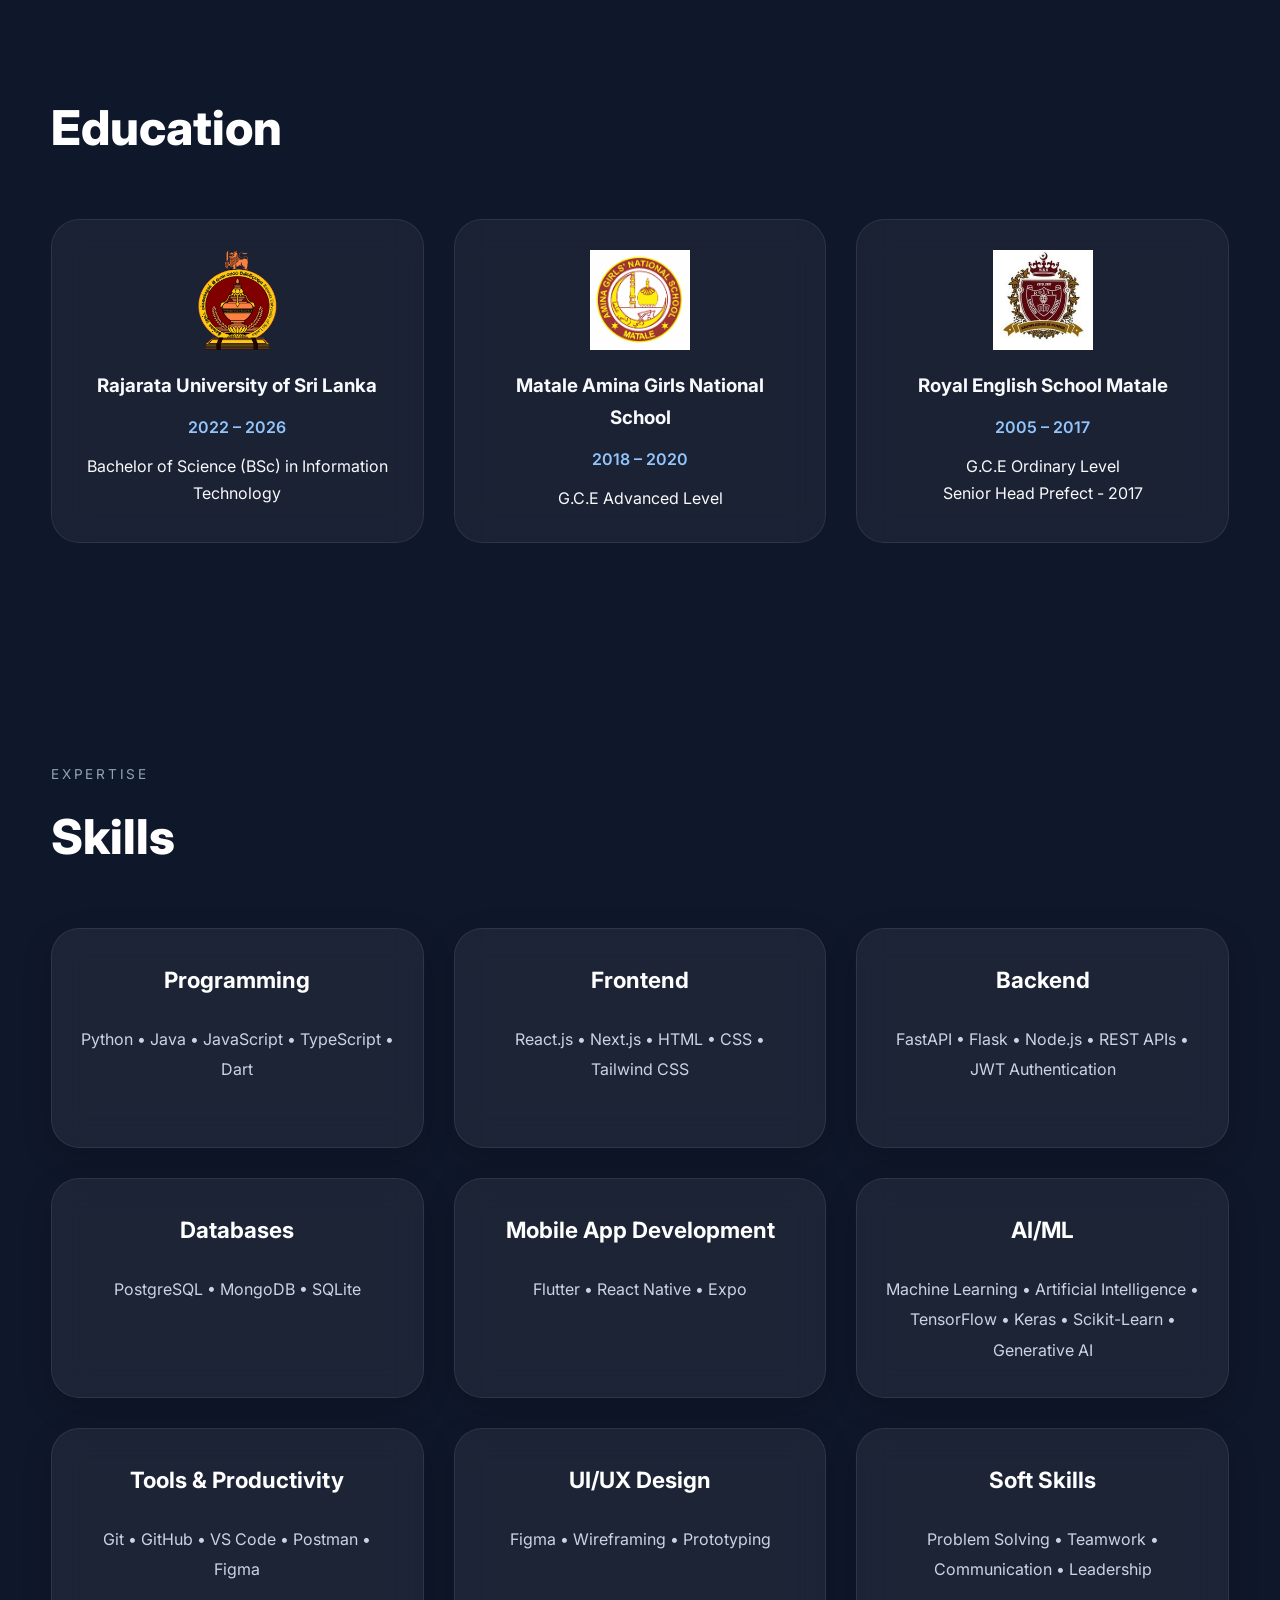
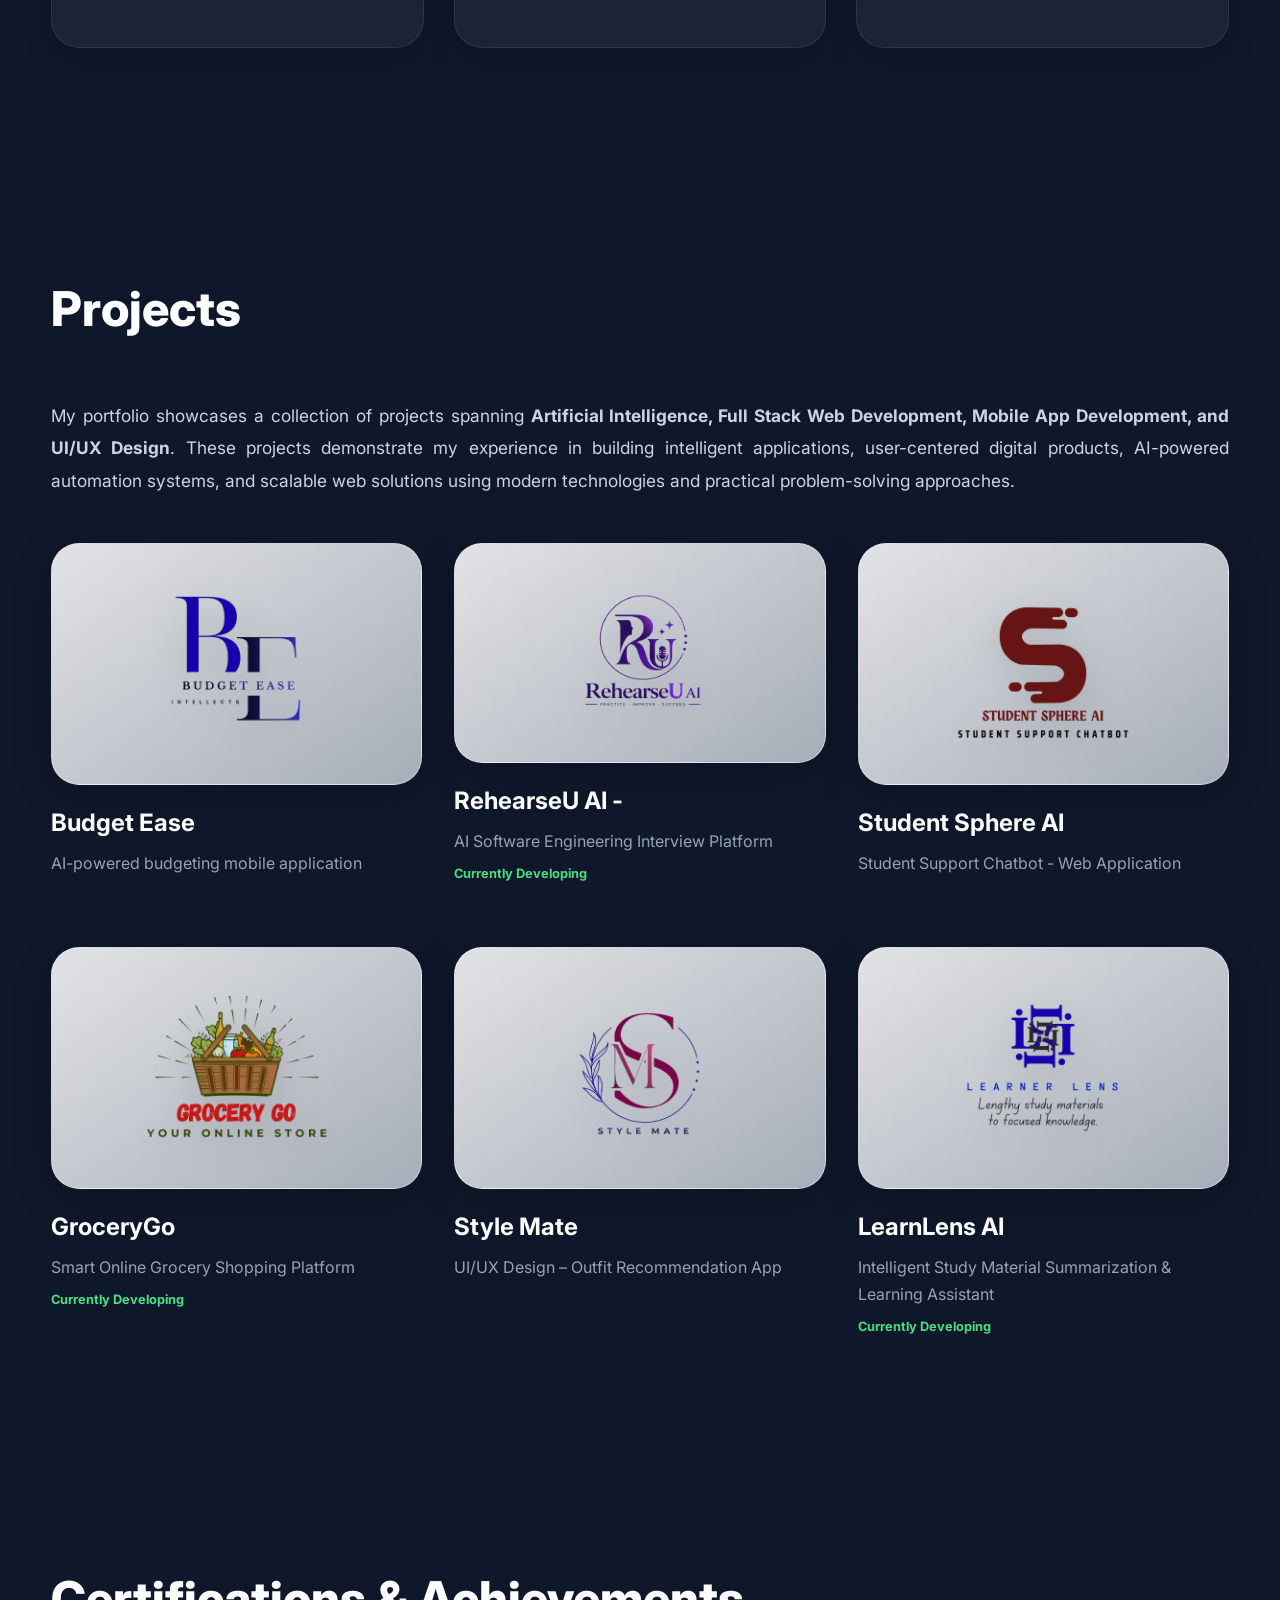
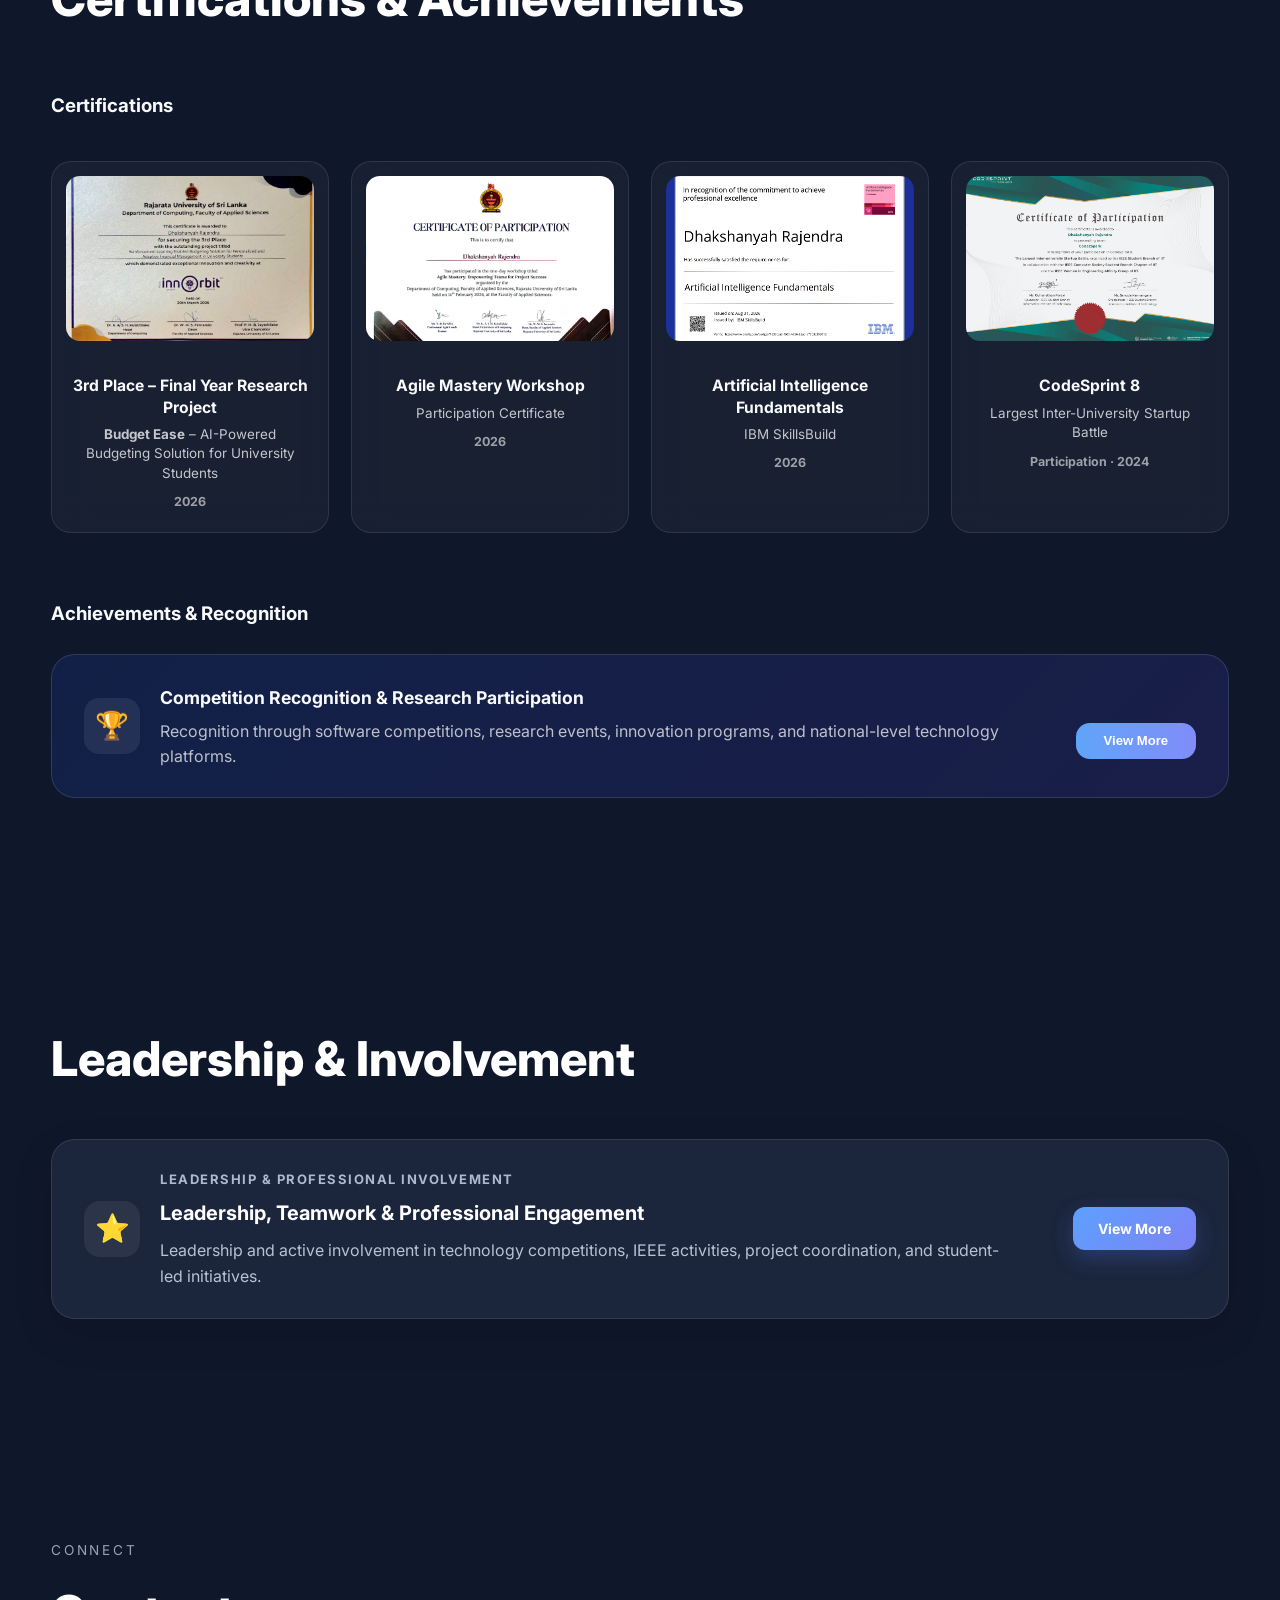
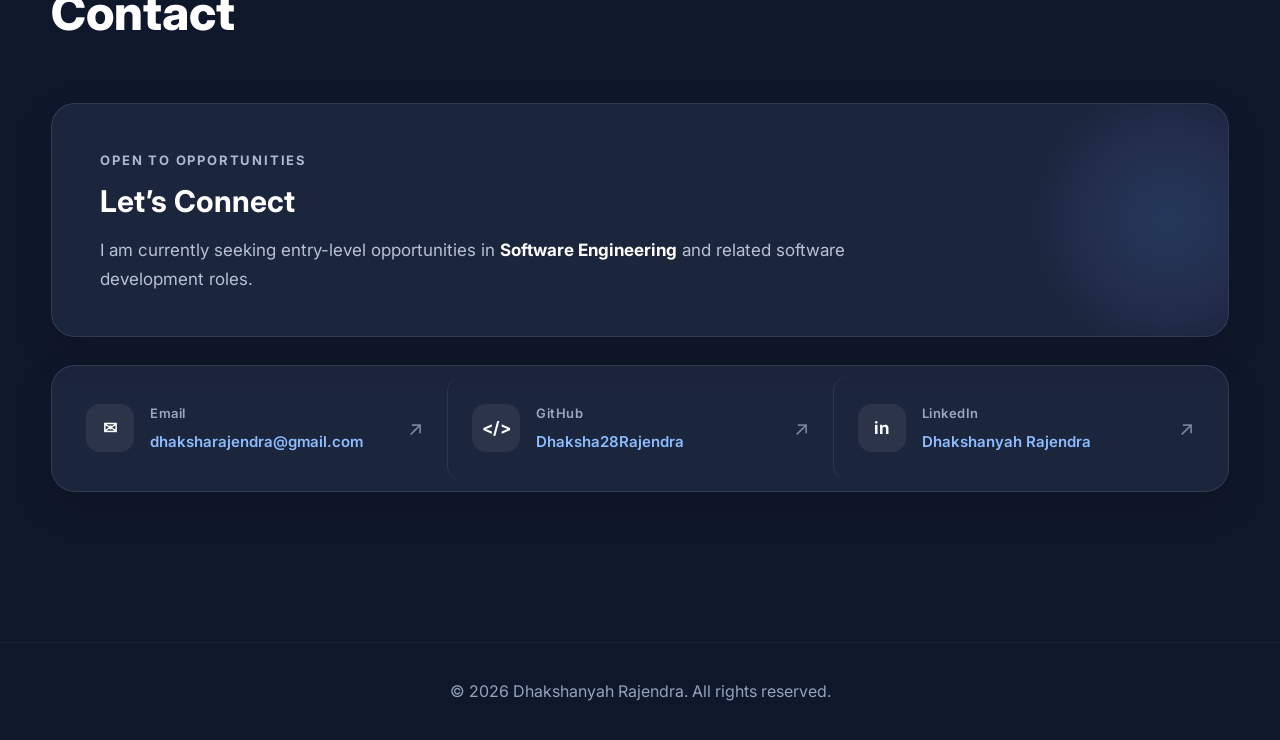
==== commit 4eadbb50: "Update index.html" ====
--- a/index.html
+++ b/index.html
@@ -10,7 +10,7 @@
   />
 
   <title>
-    Dhakshanyah Rajendra | Portfolio
+    Rajendra Dhakshanyah | Portfolio
   </title>
 
   <!-- GOOGLE FONT -->
@@ -70,7 +70,7 @@
         </div>
 
         <h1>
-          <span>Dhakshanyah Rajendra</span>
+          <span>Rajendra Dhakshanyah</span>
         </h1>
 
         <!-- <h2 class="hero-role">
@@ -949,7 +949,7 @@
               </span>
 
               <h3>
-                IEEE Innovation Nation Sri Lanka
+                Innovation Nation Sri Lanka
               </h3>
 
               <p>
@@ -2597,7 +2597,7 @@
       <div class="feature-list">
         <div class="feature-item">
           <h4>Frontend</h4>
-          <p class="justified">React, TypeScript, Tailwind CSS, Vite</p>
+          <p class="justified">React Native, Expo, TypeScript, NativeWind</p>
         </div>
 
         <div class="feature-item">
